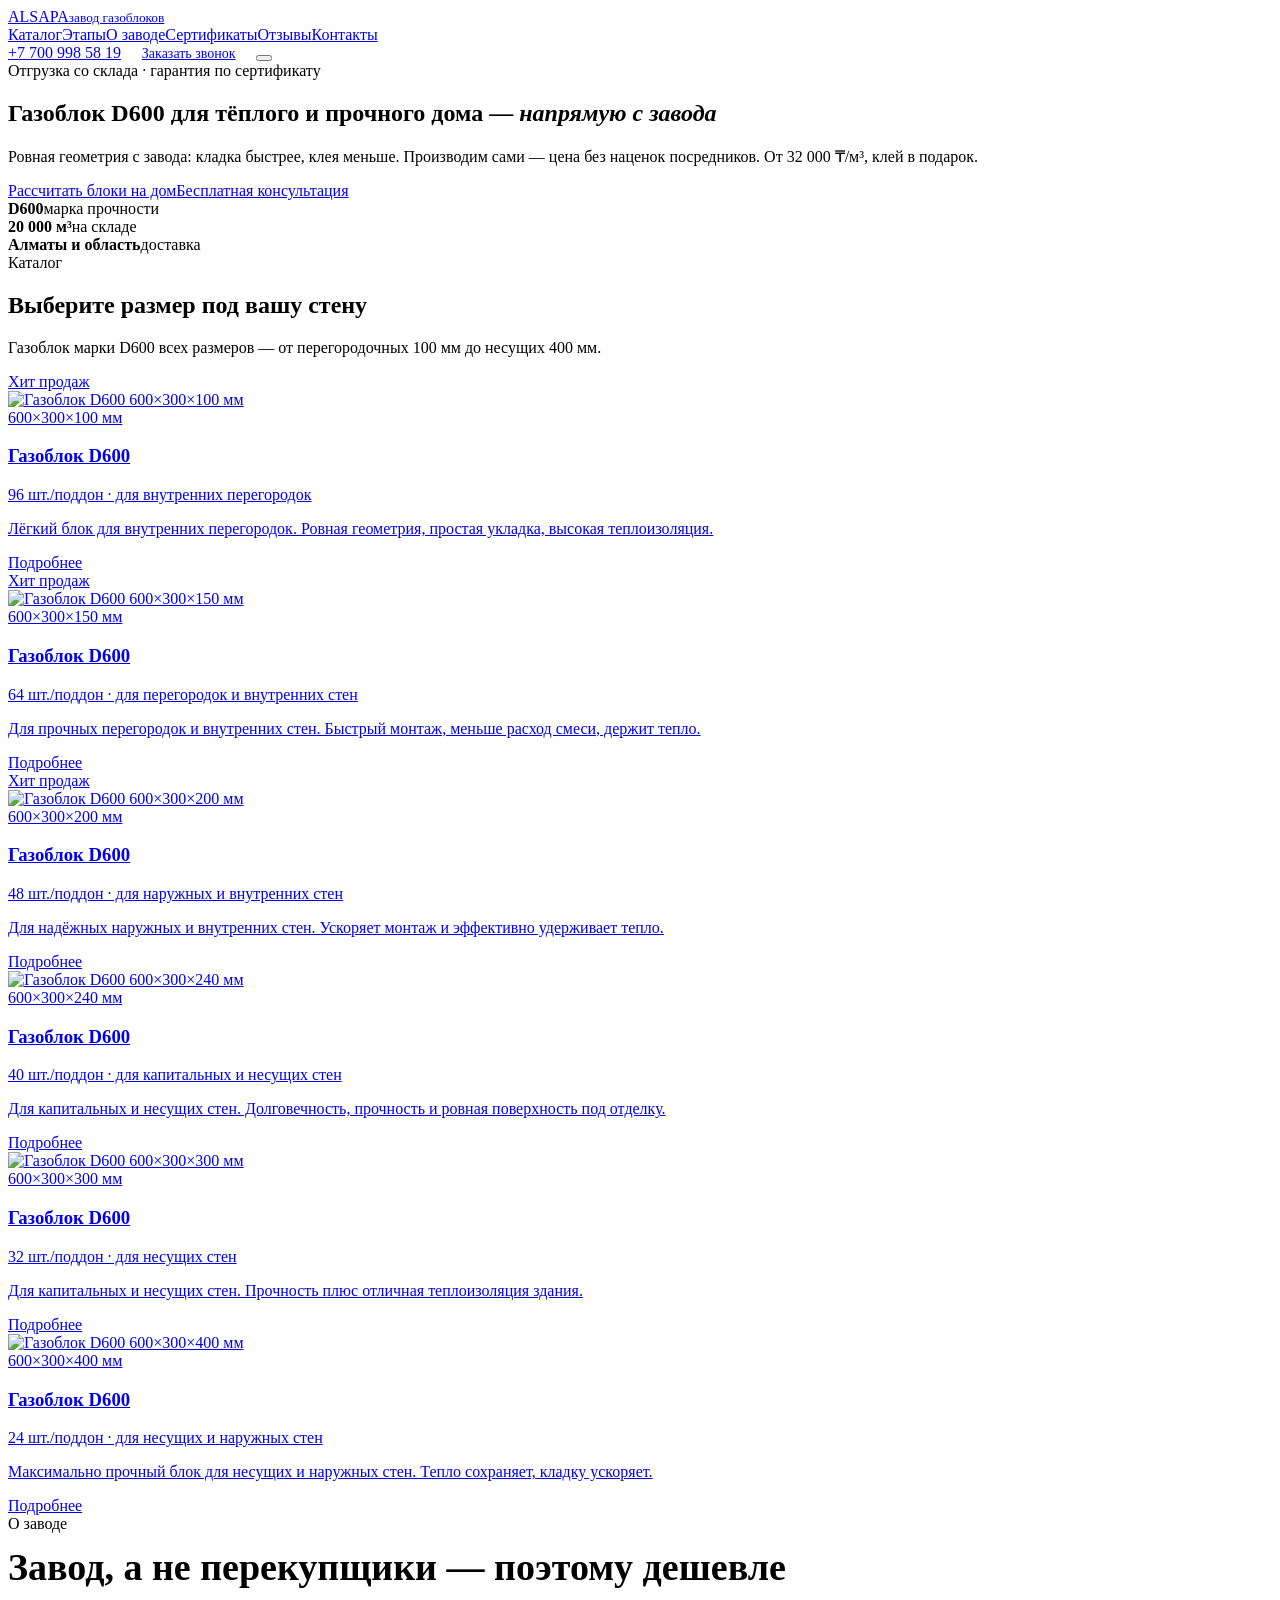
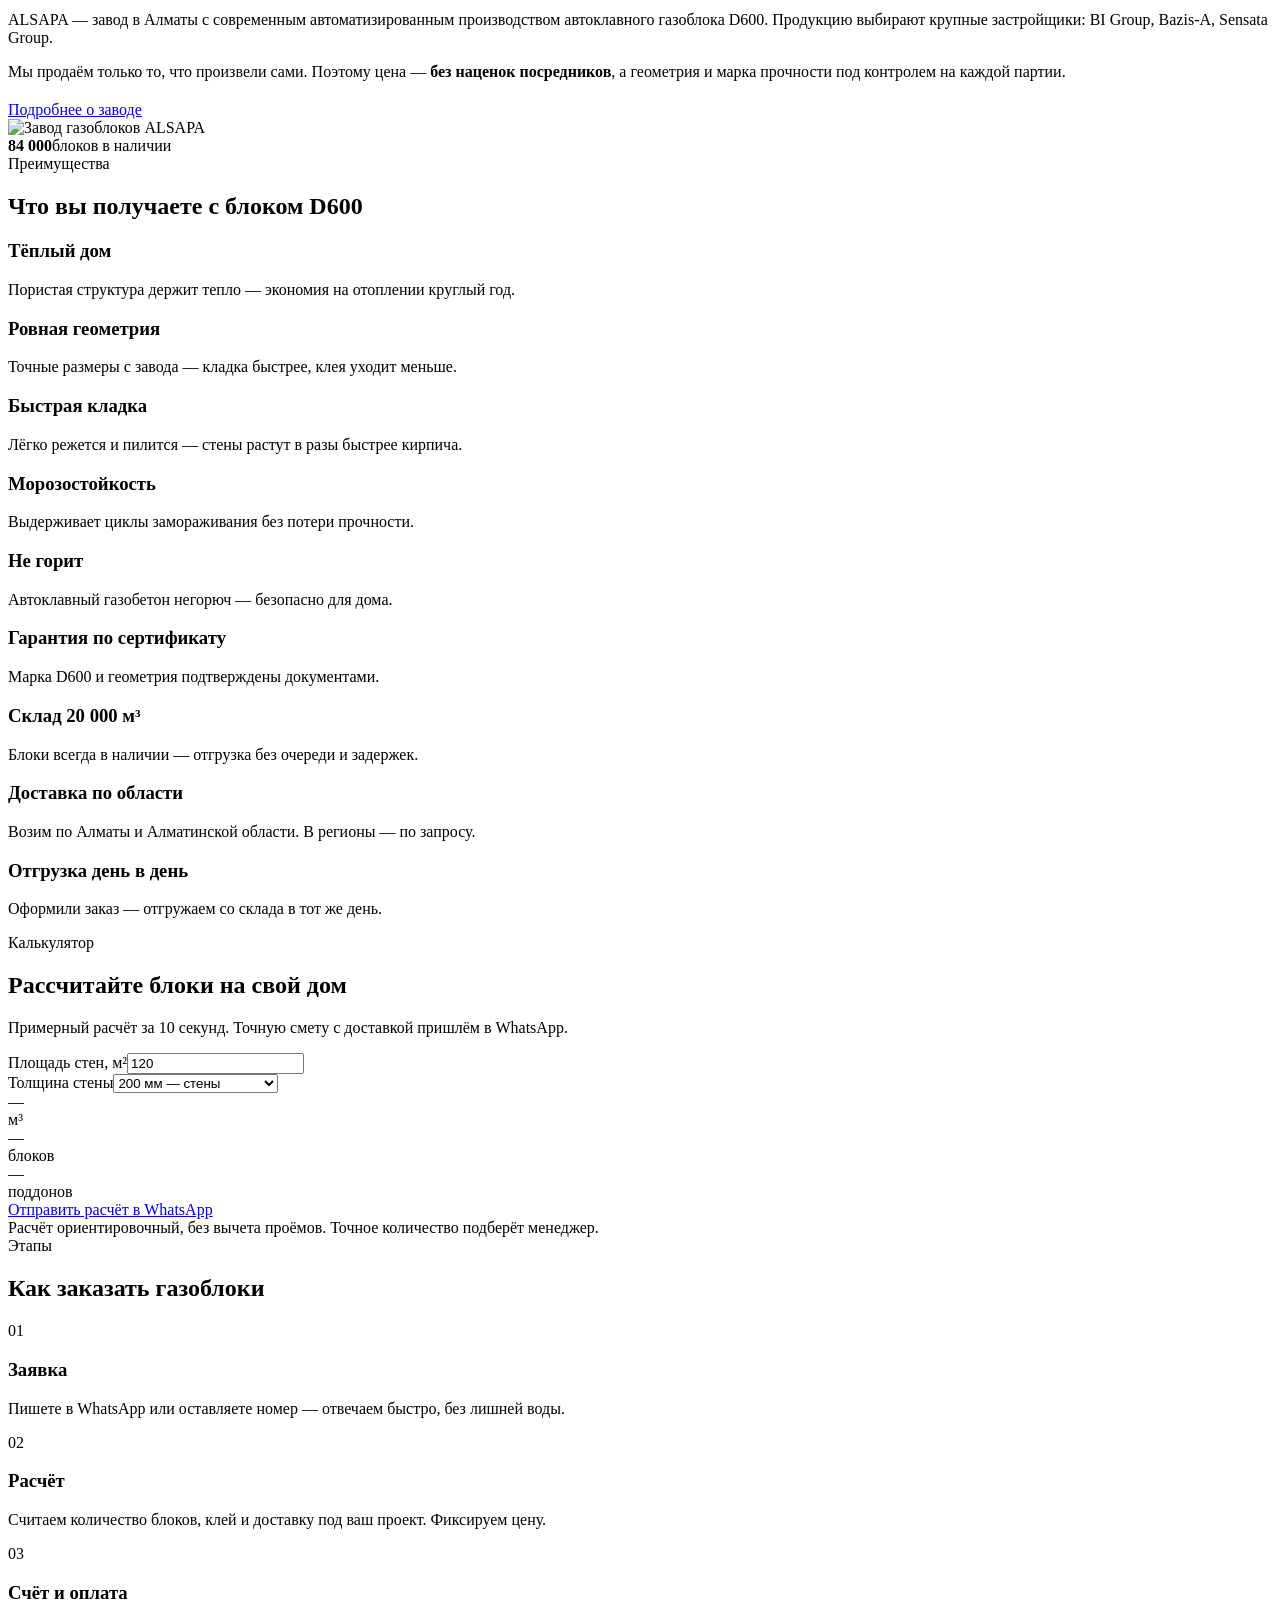
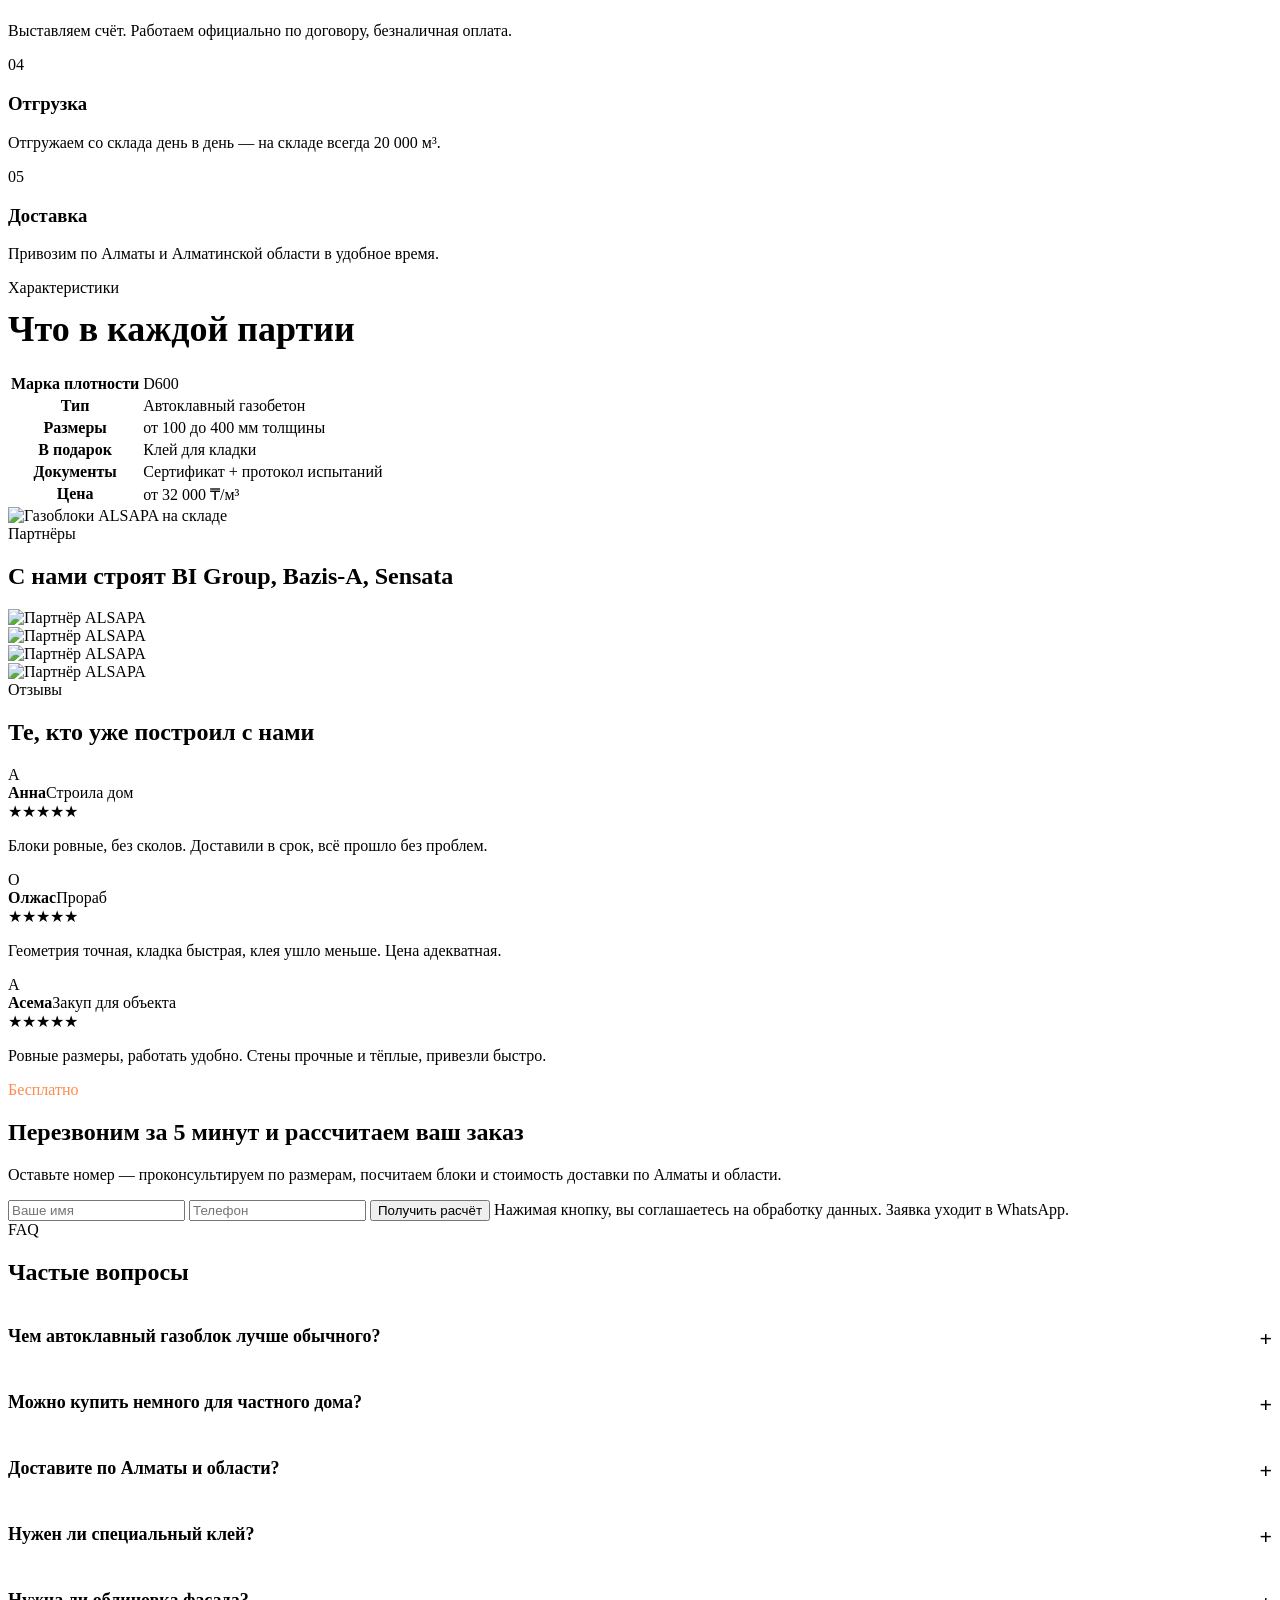
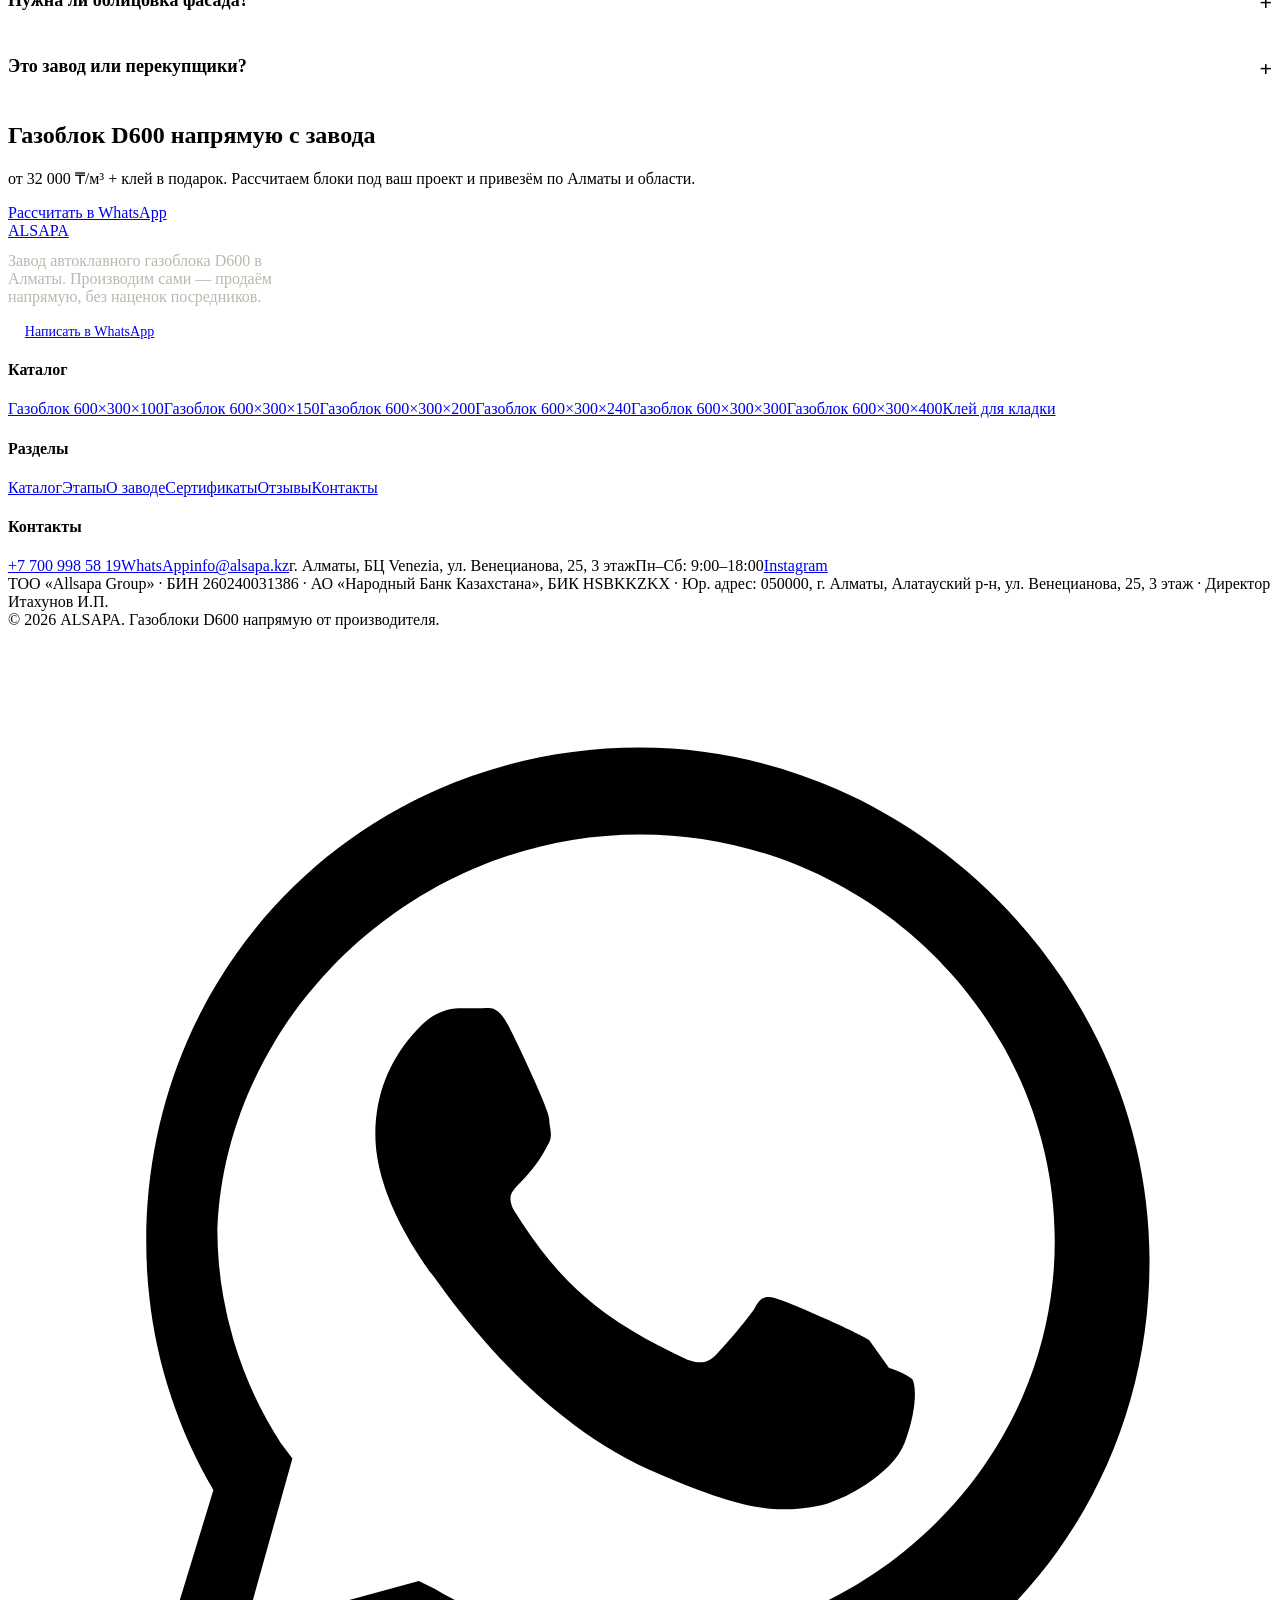
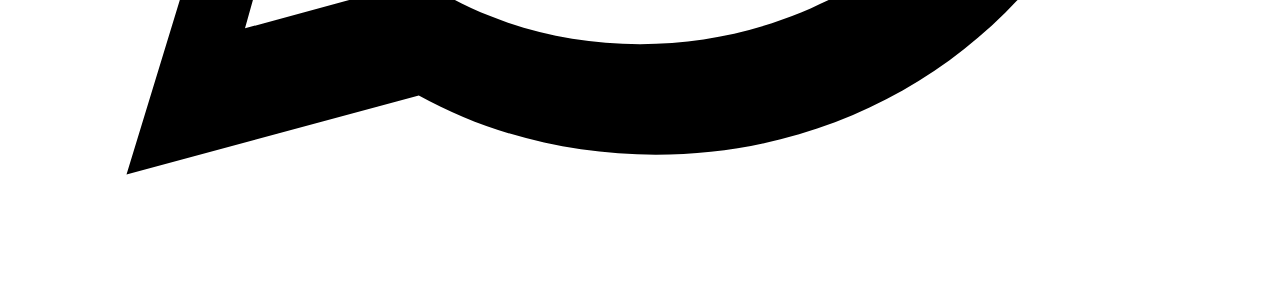
==== index.html @ b417c28e "Add files via upload" ====
<!doctype html><html lang="ru"><head>
<meta charset="utf-8"><meta name="viewport" content="width=device-width,initial-scale=1">
<title>ALSAPA — газоблоки D600 в Алматы от завода | цена за м³, доставка</title><meta name="description" content="Завод автоклавного газоблока ALSAPA в Алматы. Газоблоки D600 всех размеров напрямую от производителя: от 32 000 ₸/м³, клей в подарок, доставка по Алматы и области.">
<link rel="canonical" href="https://alsapa.kz/index.html">
<meta property="og:title" content="ALSAPA — газоблоки D600 в Алматы от завода | цена за м³, доставка"><meta property="og:description" content="Завод автоклавного газоблока ALSAPA в Алматы. Газоблоки D600 всех размеров напрямую от производителя: от 32 000 ₸/м³, клей в подарок, доставка по Алматы и области.">
<meta property="og:type" content="website"><meta property="og:image" content="https://alsapa.kz/wp-content/uploads/2026/05/IMG_5792-1024x574.jpg"><meta property="og:locale" content="ru_RU">
<link rel="preconnect" href="https://fonts.googleapis.com"><link rel="preconnect" href="https://fonts.gstatic.com" crossorigin>
<link href="https://fonts.googleapis.com/css2?family=Onest:wght@400;500;600;700;800&family=Golos+Text:wght@400;500;600&display=swap&subset=cyrillic,latin" rel="stylesheet">
<link href="https://cdn.jsdelivr.net/npm/@tabler/icons-webfont@3/dist/tabler-icons.min.css" rel="stylesheet">
<link rel="stylesheet" href="css/style.css"><script type="application/ld+json">{"@context": "https://schema.org", "@type": "LocalBusiness", "@id": "https://alsapa.kz/#org", "name": "ALSAPA — завод газоблоков", "legalName": "ТОО «Allsapa Group»", "url": "https://alsapa.kz", "telephone": "+77009985819", "email": "info@alsapa.kz", "image": "https://alsapa.kz/wp-content/uploads/2026/05/IMG_5792-1024x574.jpg", "priceRange": "₸₸", "address": {"@type": "PostalAddress", "streetAddress": "ул. Венецианова, 25, БЦ Venezia, 3 этаж", "addressLocality": "Алматы", "addressCountry": "KZ"}, "areaServed": ["Алматы", "Алматинская область"], "sameAs": ["https://www.instagram.com/too.alsapa/"]}</script>
<script type="application/ld+json">{"@context": "https://schema.org", "@type": "FAQPage", "mainEntity": [{"@type": "Question", "name": "Чем автоклавный газоблок лучше обычного?", "acceptedAnswer": {"@type": "Answer", "text": "Производится под высоким давлением и температурой: выше прочность, точнее геометрия, светлый цвет, минимальная усадка. Неавтоклавный дешевле, но серый и «гуляет» по размерам."}}, {"@type": "Question", "name": "Можно купить немного для частного дома?", "acceptedAnswer": {"@type": "Answer", "text": "Да. Отгрузка кратно паллетам, от 1 паллеты. Работаем и с розницей, и с оптом."}}, {"@type": "Question", "name": "Доставите по Алматы и области?", "acceptedAnswer": {"@type": "Answer", "text": "Да, по Алматы и Алматинской области. Отправка в другие регионы — по запросу."}}, {"@type": "Question", "name": "Нужен ли специальный клей?", "acceptedAnswer": {"@type": "Answer", "text": "Рекомендуем клей: тонкий шов 2–3 мм, меньше теплопотерь, выше прочность. Расход ~17 кг/м³."}}, {"@type": "Question", "name": "Нужна ли облицовка фасада?", "acceptedAnswer": {"@type": "Answer", "text": "Да — штукатурка, облицовочный кирпич или вентфасад. Доп. утепление обычно не требуется."}}, {"@type": "Question", "name": "Это завод или перекупщики?", "acceptedAnswer": {"@type": "Answer", "text": "Мы завод. Продаём только то, что произвели сами — поэтому цена без наценок посредников."}}]}</script></head><body><header class="site"><div class="wrap bar">
<a class="logo" href="index.html">ALSAP<span>A</span><small>завод газоблоков</small></a>
<nav class="main"><a href="catalog.html">Каталог</a><a href="index.html#steps">Этапы</a><a href="o-zavode.html">О заводе</a><a href="sertifikaty.html">Сертификаты</a><a href="index.html#reviews">Отзывы</a><a href="kontakty.html">Контакты</a></nav>
<div class="hcta"><a class="hphone" href="tel:+77009985819">+7 700 998 58 19</a>
<a class="btn" href="https://wa.me/77009985819?text=%D0%97%D0%B4%D1%80%D0%B0%D0%B2%D1%81%D1%82%D0%B2%D1%83%D0%B9%D1%82%D0%B5%21%20%D0%9D%D1%83%D0%B6%D0%BD%D0%B0%20%D0%BA%D0%BE%D0%BD%D1%81%D1%83%D0%BB%D1%8C%D1%82%D0%B0%D1%86%D0%B8%D1%8F%20%D0%BF%D0%BE%20%D0%B3%D0%B0%D0%B7%D0%BE%D0%B1%D0%BB%D0%BE%D0%BA%D0%B0%D0%BC." style="padding:.7em 1.2em;font-size:14px">Заказать звонок</a>
<button class="burger" aria-label="Меню"><span></span><span></span><span></span></button></div></div></header>
<section class="hero"><div class="wrap hin">
<span class="eyebrow"><i class="ti ti-bolt"></i> Отгрузка со склада · гарантия по сертификату</span>
<h1>Газоблок D600 для тёплого и прочного дома — <em>напрямую с завода</em></h1>
<p class="lead">Ровная геометрия с завода: кладка быстрее, клея меньше. Производим сами — цена без наценок посредников. От 32 000 ₸/м³, клей в подарок.</p>
<div class="cta-row"><a class="btn" href="#calc">Рассчитать блоки на дом</a><a class="btn lite" href="https://wa.me/77009985819?text=%D0%97%D0%B4%D1%80%D0%B0%D0%B2%D1%81%D1%82%D0%B2%D1%83%D0%B9%D1%82%D0%B5%21%20%D0%9D%D1%83%D0%B6%D0%BD%D0%B0%20%D0%BA%D0%BE%D0%BD%D1%81%D1%83%D0%BB%D1%8C%D1%82%D0%B0%D1%86%D0%B8%D1%8F%20%D0%BF%D0%BE%20%D0%B3%D0%B0%D0%B7%D0%BE%D0%B1%D0%BB%D0%BE%D0%BA%D0%B0%D0%BC.">Бесплатная консультация</a></div>
<div class="badges">
<div class="bdg"><i class="ti ti-award"></i><span><b>D600</b>марка прочности</span></div>
<div class="bdg"><i class="ti ti-building-warehouse"></i><span><b>20 000 м³</b>на складе</span></div>
<div class="bdg"><i class="ti ti-truck-delivery"></i><span><b>Алматы и область</b>доставка</span></div>
</div></div></section>

<section class="blk"><div class="wrap"><div class="shead"><span class="kick">Каталог</span><h2>Выберите размер под вашу стену</h2>
<p>Газоблок марки D600 всех размеров — от перегородочных 100 мм до несущих 400 мм.</p></div>
<div class="cards"><a class="card" href="gazoblok-100.html"><span class="hit">Хит продаж</span>
<div class="ph"><img src="https://alsapa.kz/wp-content/uploads/2026/05/4-300x300.png" alt="Газоблок D600 600×300×100 мм" loading="lazy"></div>
<div class="body"><span class="dim">600×300×100 мм</span><h3>Газоблок D600</h3>
<span class="meta">96 шт./поддон · для внутренних перегородок</span><p>Лёгкий блок для внутренних перегородок. Ровная геометрия, простая укладка, высокая теплоизоляция.</p>
<span class="clink">Подробнее <i class="ti ti-arrow-right"></i></span></div></a><a class="card" href="gazoblok-150.html"><span class="hit">Хит продаж</span>
<div class="ph"><img src="https://alsapa.kz/wp-content/uploads/2026/05/150-300x300.jpg" alt="Газоблок D600 600×300×150 мм" loading="lazy"></div>
<div class="body"><span class="dim">600×300×150 мм</span><h3>Газоблок D600</h3>
<span class="meta">64 шт./поддон · для перегородок и внутренних стен</span><p>Для прочных перегородок и внутренних стен. Быстрый монтаж, меньше расход смеси, держит тепло.</p>
<span class="clink">Подробнее <i class="ti ti-arrow-right"></i></span></div></a><a class="card" href="gazoblok-200.html"><span class="hit">Хит продаж</span>
<div class="ph"><img src="https://alsapa.kz/wp-content/uploads/2026/05/200-300x300.jpg" alt="Газоблок D600 600×300×200 мм" loading="lazy"></div>
<div class="body"><span class="dim">600×300×200 мм</span><h3>Газоблок D600</h3>
<span class="meta">48 шт./поддон · для наружных и внутренних стен</span><p>Для надёжных наружных и внутренних стен. Ускоряет монтаж и эффективно удерживает тепло.</p>
<span class="clink">Подробнее <i class="ti ti-arrow-right"></i></span></div></a><a class="card" href="gazoblok-240.html">
<div class="ph"><img src="https://alsapa.kz/wp-content/uploads/2026/05/240-300x300.jpg" alt="Газоблок D600 600×300×240 мм" loading="lazy"></div>
<div class="body"><span class="dim">600×300×240 мм</span><h3>Газоблок D600</h3>
<span class="meta">40 шт./поддон · для капитальных и несущих стен</span><p>Для капитальных и несущих стен. Долговечность, прочность и ровная поверхность под отделку.</p>
<span class="clink">Подробнее <i class="ti ti-arrow-right"></i></span></div></a><a class="card" href="gazoblok-300.html">
<div class="ph"><img src="https://alsapa.kz/wp-content/uploads/2026/05/300-300x300.jpg" alt="Газоблок D600 600×300×300 мм" loading="lazy"></div>
<div class="body"><span class="dim">600×300×300 мм</span><h3>Газоблок D600</h3>
<span class="meta">32 шт./поддон · для несущих стен</span><p>Для капитальных и несущих стен. Прочность плюс отличная теплоизоляция здания.</p>
<span class="clink">Подробнее <i class="ti ti-arrow-right"></i></span></div></a><a class="card" href="gazoblok-400.html">
<div class="ph"><img src="https://alsapa.kz/wp-content/uploads/2026/05/400-300x300.jpg" alt="Газоблок D600 600×300×400 мм" loading="lazy"></div>
<div class="body"><span class="dim">600×300×400 мм</span><h3>Газоблок D600</h3>
<span class="meta">24 шт./поддон · для несущих и наружных стен</span><p>Максимально прочный блок для несущих и наружных стен. Тепло сохраняет, кладку ускоряет.</p>
<span class="clink">Подробнее <i class="ti ti-arrow-right"></i></span></div></a></div></div></section>

<section class="blk alt"><div class="wrap"><div class="split">
<div><span class="kick">О заводе</span><h2 style="font-size:clamp(24px,4vw,38px);margin:.3em 0 .6em">Завод, а не перекупщики — поэтому дешевле</h2>
<div class="lead-txt"><p>ALSAPA — завод в Алматы с современным автоматизированным производством автоклавного газоблока D600. Продукцию выбирают крупные застройщики: BI Group, Bazis-A, Sensata Group.</p>
<p>Мы продаём только то, что произвели сами. Поэтому цена — <b>без наценок посредников</b>, а геометрия и марка прочности под контролем на каждой партии.</p></div>
<div style="margin-top:20px"><a class="btn ghost" href="o-zavode.html">Подробнее о заводе</a></div></div>
<div class="fig"><img src="https://alsapa.kz/wp-content/uploads/2026/05/IMG_5793-1024x570.jpg" alt="Завод газоблоков ALSAPA"><div class="tick"><b>84 000</b>блоков в наличии</div></div>
</div></div></section>

<section class="blk"><div class="wrap"><div class="shead"><span class="kick">Преимущества</span><h2>Что вы получаете с блоком D600</h2></div>
<div class="adv"><div class="it"><i class="ti ti-temperature"></i><h3>Тёплый дом</h3><p>Пористая структура держит тепло — экономия на отоплении круглый год.</p></div><div class="it"><i class="ti ti-ruler-2"></i><h3>Ровная геометрия</h3><p>Точные размеры с завода — кладка быстрее, клея уходит меньше.</p></div><div class="it"><i class="ti ti-bolt"></i><h3>Быстрая кладка</h3><p>Лёгко режется и пилится — стены растут в разы быстрее кирпича.</p></div><div class="it"><i class="ti ti-snowflake"></i><h3>Морозостойкость</h3><p>Выдерживает циклы замораживания без потери прочности.</p></div><div class="it"><i class="ti ti-flame"></i><h3>Не горит</h3><p>Автоклавный газобетон негорюч — безопасно для дома.</p></div><div class="it"><i class="ti ti-shield-check"></i><h3>Гарантия по сертификату</h3><p>Марка D600 и геометрия подтверждены документами.</p></div></div></div></section>

<section class="blk alt"><div class="wrap"><div class="trow">
<div class="t"><i class="ti ti-building-warehouse"></i><div><h3>Склад 20 000 м³</h3><p>Блоки всегда в наличии — отгрузка без очереди и задержек.</p></div></div>
<div class="t"><i class="ti ti-truck-delivery"></i><div><h3>Доставка по области</h3><p>Возим по Алматы и Алматинской области. В регионы — по запросу.</p></div></div>
<div class="t"><i class="ti ti-clock-hour-4"></i><div><h3>Отгрузка день в день</h3><p>Оформили заказ — отгружаем со склада в тот же день.</p></div></div>
</div></div></section>

<section class="blk" id="calc"><div class="wrap"><div class="shead"><span class="kick">Калькулятор</span><h2>Рассчитайте блоки на свой дом</h2>
<p>Примерный расчёт за 10 секунд. Точную смету с доставкой пришлём в WhatsApp.</p></div>
<div class="calc"><div class="row">
<div class="f"><label>Площадь стен, м²</label><input id="cArea" type="number" value="120" min="1"></div>
<div class="f"><label>Толщина стены</label><select id="cTh"><option value="100">100 мм — перегородки</option><option value="150">150 мм</option><option value="200" selected>200 мм — стены</option><option value="240">240 мм</option><option value="300">300 мм — несущие</option><option value="400">400 мм</option></select></div></div>
<div class="out"><div class="o"><div class="v" id="oM3">—</div><div class="l">м³</div></div><div class="o"><div class="v" id="oBl">—</div><div class="l">блоков</div></div><div class="o"><div class="v" id="oPal">—</div><div class="l">поддонов</div></div></div>
<a class="btn" id="cBtn" href="#" style="width:100%;justify-content:center">Отправить расчёт в WhatsApp</a>
<div class="hint">Расчёт ориентировочный, без вычета проёмов. Точное количество подберёт менеджер.</div></div></div></section>

<section class="blk alt" id="steps"><div class="wrap"><div class="shead"><span class="kick">Этапы</span><h2>Как заказать газоблоки</h2></div>
<div class="steps"><div class="step"><div class="num">01</div><h3>Заявка</h3><p>Пишете в WhatsApp или оставляете номер — отвечаем быстро, без лишней воды.</p></div><div class="step"><div class="num">02</div><h3>Расчёт</h3><p>Считаем количество блоков, клей и доставку под ваш проект. Фиксируем цену.</p></div><div class="step"><div class="num">03</div><h3>Счёт и оплата</h3><p>Выставляем счёт. Работаем официально по договору, безналичная оплата.</p></div><div class="step"><div class="num">04</div><h3>Отгрузка</h3><p>Отгружаем со склада день в день — на складе всегда 20 000 м³.</p></div><div class="step"><div class="num">05</div><h3>Доставка</h3><p>Привозим по Алматы и Алматинской области в удобное время.</p></div></div></div></section>

<section class="blk"><div class="wrap"><div class="split">
<div><span class="kick">Характеристики</span><h2 style="font-size:clamp(24px,4vw,36px);margin:.3em 0 .6em">Что в каждой партии</h2>
<table class="spec"><tr><th>Марка плотности</th><td>D600</td></tr><tr><th>Тип</th><td>Автоклавный газобетон</td></tr>
<tr><th>Размеры</th><td>от 100 до 400 мм толщины</td></tr><tr><th>В подарок</th><td>Клей для кладки</td></tr>
<tr><th>Документы</th><td>Сертификат + протокол испытаний</td></tr><tr><th>Цена</th><td>от 32 000 ₸/м³</td></tr></table></div>
<div class="fig"><img src="https://alsapa.kz/wp-content/uploads/2026/05/IMG_5790-1024x576.jpg" alt="Газоблоки ALSAPA на складе"></div></div></div></section>

<section class="blk alt"><div class="wrap"><div class="shead"><span class="kick">Партнёры</span><h2>С нами строят BI Group, Bazis-A, Sensata</h2></div>
<div class="parts"><div class="pl"><img src="https://alsapa.kz/wp-content/uploads/2026/05/New_Logo_BI_Group-1.png" alt="Партнёр ALSAPA" loading="lazy"></div><div class="pl"><img src="https://alsapa.kz/wp-content/uploads/2026/05/logo_v2-1-300x76.png" alt="Партнёр ALSAPA" loading="lazy"></div><div class="pl"><img src="https://alsapa.kz/wp-content/uploads/2026/05/i-1-300x153.png" alt="Партнёр ALSAPA" loading="lazy"></div><div class="pl"><img src="https://alsapa.kz/wp-content/uploads/2026/05/integra-800x600-1-e1779631743684-300x133.jpg" alt="Партнёр ALSAPA" loading="lazy"></div></div></div></section>

<section class="blk" id="reviews"><div class="wrap"><div class="shead"><span class="kick">Отзывы</span><h2>Те, кто уже построил с нами</h2></div>
<div class="revs"><div class="rev"><div class="top"><div class="ava">А</div><div><b>Анна</b><span>Строила дом</span></div></div><div class="stars">★★★★★</div><p>Блоки ровные, без сколов. Доставили в срок, всё прошло без проблем.</p></div><div class="rev"><div class="top"><div class="ava">О</div><div><b>Олжас</b><span>Прораб</span></div></div><div class="stars">★★★★★</div><p>Геометрия точная, кладка быстрая, клея ушло меньше. Цена адекватная.</p></div><div class="rev"><div class="top"><div class="ava">А</div><div><b>Асема</b><span>Закуп для объекта</span></div></div><div class="stars">★★★★★</div><p>Ровные размеры, работать удобно. Стены прочные и тёплые, привезли быстро.</p></div></div></div></section>

<section class="blk"><div class="wrap"><div class="lead-band">
<div><div class="kick" style="color:#ff8a4d">Бесплатно</div><h2>Перезвоним за 5 минут и рассчитаем ваш заказ</h2>
<p>Оставьте номер — проконсультируем по размерам, посчитаем блоки и стоимость доставки по Алматы и области.</p></div>
<form class="lf" onsubmit="return alsapaLead(event)">
<input name="name" placeholder="Ваше имя" required>
<input name="phone" type="tel" placeholder="Телефон" required>
<button class="btn" type="submit" style="justify-content:center">Получить расчёт</button>
<span class="pr">Нажимая кнопку, вы соглашаетесь на обработку данных. Заявка уходит в WhatsApp.</span>
</form></div></div></section>

<section class="blk alt"><div class="wrap"><div class="shead"><span class="kick">FAQ</span><h2>Частые вопросы</h2></div><details style="border-bottom:1px solid var(--line)"><summary style="list-style:none;cursor:pointer;padding:20px 0;font-family:var(--fh);font-weight:600;font-size:18px;display:flex;justify-content:space-between;gap:16px">Чем автоклавный газоблок лучше обычного?<span style="color:var(--orange);font-size:22px">+</span></summary><div style="padding:0 0 20px;color:var(--ink2);max-width:75ch">Производится под высоким давлением и температурой: выше прочность, точнее геометрия, светлый цвет, минимальная усадка. Неавтоклавный дешевле, но серый и «гуляет» по размерам.</div></details><details style="border-bottom:1px solid var(--line)"><summary style="list-style:none;cursor:pointer;padding:20px 0;font-family:var(--fh);font-weight:600;font-size:18px;display:flex;justify-content:space-between;gap:16px">Можно купить немного для частного дома?<span style="color:var(--orange);font-size:22px">+</span></summary><div style="padding:0 0 20px;color:var(--ink2);max-width:75ch">Да. Отгрузка кратно паллетам, от 1 паллеты. Работаем и с розницей, и с оптом.</div></details><details style="border-bottom:1px solid var(--line)"><summary style="list-style:none;cursor:pointer;padding:20px 0;font-family:var(--fh);font-weight:600;font-size:18px;display:flex;justify-content:space-between;gap:16px">Доставите по Алматы и области?<span style="color:var(--orange);font-size:22px">+</span></summary><div style="padding:0 0 20px;color:var(--ink2);max-width:75ch">Да, по Алматы и Алматинской области. Отправка в другие регионы — по запросу.</div></details><details style="border-bottom:1px solid var(--line)"><summary style="list-style:none;cursor:pointer;padding:20px 0;font-family:var(--fh);font-weight:600;font-size:18px;display:flex;justify-content:space-between;gap:16px">Нужен ли специальный клей?<span style="color:var(--orange);font-size:22px">+</span></summary><div style="padding:0 0 20px;color:var(--ink2);max-width:75ch">Рекомендуем клей: тонкий шов 2–3 мм, меньше теплопотерь, выше прочность. Расход ~17 кг/м³.</div></details><details style="border-bottom:1px solid var(--line)"><summary style="list-style:none;cursor:pointer;padding:20px 0;font-family:var(--fh);font-weight:600;font-size:18px;display:flex;justify-content:space-between;gap:16px">Нужна ли облицовка фасада?<span style="color:var(--orange);font-size:22px">+</span></summary><div style="padding:0 0 20px;color:var(--ink2);max-width:75ch">Да — штукатурка, облицовочный кирпич или вентфасад. Доп. утепление обычно не требуется.</div></details><details style="border-bottom:1px solid var(--line)"><summary style="list-style:none;cursor:pointer;padding:20px 0;font-family:var(--fh);font-weight:600;font-size:18px;display:flex;justify-content:space-between;gap:16px">Это завод или перекупщики?<span style="color:var(--orange);font-size:22px">+</span></summary><div style="padding:0 0 20px;color:var(--ink2);max-width:75ch">Мы завод. Продаём только то, что произвели сами — поэтому цена без наценок посредников.</div></details></div></section>
<section class="band"><div class="wrap"><h2>Газоблок D600 напрямую с завода</h2>
<p>от 32 000 ₸/м³ + клей в подарок. Рассчитаем блоки под ваш проект и привезём по Алматы и области.</p>
<a class="btn lite" href="https://wa.me/77009985819?text=%D0%97%D0%B4%D1%80%D0%B0%D0%B2%D1%81%D1%82%D0%B2%D1%83%D0%B9%D1%82%D0%B5%21%20%D0%A0%D0%B0%D1%81%D1%81%D1%87%D0%B8%D1%82%D0%B0%D0%B9%D1%82%D0%B5%20%D0%B3%D0%B0%D0%B7%D0%BE%D0%B1%D0%BB%D0%BE%D0%BA%D0%B8%20%D0%BF%D0%BE%D0%B4%20%D0%BC%D0%BE%D0%B9%20%D0%BF%D1%80%D0%BE%D0%B5%D0%BA%D1%82.">Рассчитать в WhatsApp</a></div></section><footer class="site"><div class="wrap"><div class="fgrid">
<div><a class="logo" href="index.html">ALSAP<span>A</span></a>
<p style="margin-top:12px;max-width:34ch;color:#bdb7ad">Завод автоклавного газоблока D600 в Алматы. Производим сами — продаём напрямую, без наценок посредников.</p>
<div style="margin-top:16px"><a class="btn" href="https://wa.me/77009985819?text=%D0%97%D0%B4%D1%80%D0%B0%D0%B2%D1%81%D1%82%D0%B2%D1%83%D0%B9%D1%82%D0%B5%21" style="padding:.7em 1.2em;font-size:14px">Написать в WhatsApp</a></div></div>
<div><h4>Каталог</h4><div class="flist"><a href="gazoblok-100.html">Газоблок 600×300×100</a><a href="gazoblok-150.html">Газоблок 600×300×150</a><a href="gazoblok-200.html">Газоблок 600×300×200</a><a href="gazoblok-240.html">Газоблок 600×300×240</a><a href="gazoblok-300.html">Газоблок 600×300×300</a><a href="gazoblok-400.html">Газоблок 600×300×400</a><a href="kley.html">Клей для кладки</a></div></div>
<div><h4>Разделы</h4><div class="flist"><a href="catalog.html">Каталог</a><a href="index.html#steps">Этапы</a><a href="o-zavode.html">О заводе</a><a href="sertifikaty.html">Сертификаты</a><a href="index.html#reviews">Отзывы</a><a href="kontakty.html">Контакты</a></div></div>
<div><h4>Контакты</h4><div class="flist"><a href="tel:+77009985819">+7 700 998 58 19</a><a href="https://wa.me/77009985819?text=%D0%97%D0%B4%D1%80%D0%B0%D0%B2%D1%81%D1%82%D0%B2%D1%83%D0%B9%D1%82%D0%B5%21">WhatsApp</a><a href="mailto:info@alsapa.kz">info@alsapa.kz</a><span>г. Алматы, БЦ Venezia, ул. Венецианова, 25, 3 этаж</span><span>Пн–Сб: 9:00–18:00</span><a href="https://www.instagram.com/too.alsapa/">Instagram</a></div></div></div>
<div class="req">ТОО «Allsapa Group» · БИН 260240031386 · АО «Народный Банк Казахстана», БИК HSBKKZKX · Юр. адрес: 050000, г. Алматы, Алатауский р-н, ул. Венецианова, 25, 3 этаж · Директор Итахунов И.П.<br>© 2026 ALSAPA. Газоблоки D600 напрямую от производителя.</div></div></footer>
<a class="wapp" href="https://wa.me/77009985819?text=%D0%97%D0%B4%D1%80%D0%B0%D0%B2%D1%81%D1%82%D0%B2%D1%83%D0%B9%D1%82%D0%B5%21" aria-label="WhatsApp"><svg viewBox="0 0 32 32"><path d="M16 3C9 3 3.5 8.5 3.5 15.5c0 2.3.6 4.4 1.7 6.3L3 29l7.4-2c1.8 1 3.9 1.5 6 1.5 7 0 12.5-5.5 12.5-12.5S23 3 16 3Zm0 22.7c-1.9 0-3.7-.5-5.2-1.4l-.4-.2-4.4 1.2 1.2-4.3-.3-.4a10 10 0 0 1-1.6-5.4C5.5 9.9 10.2 5.2 16 5.2s10.5 4.7 10.5 10.3S21.8 25.7 16 25.7Zm5.8-7.7c-.3-.2-1.9-.9-2.2-1-.3-.1-.5-.2-.7.2-.2.3-.8 1-1 1.2-.2.2-.4.2-.7.1-1.9-.9-3.1-1.7-4.4-3.8-.3-.6.3-.5.9-1.7.1-.2 0-.4 0-.6 0-.2-.7-1.7-1-2.3-.3-.6-.5-.5-.7-.5h-.6c-.2 0-.6.1-.9.4-.3.3-1.2 1.2-1.2 2.8s1.2 3.2 1.4 3.5c.2.2 2.4 3.7 5.8 5.1 2.1.9 2.9 1 4 .8.6-.1 1.9-.8 2.2-1.6.3-.8.3-1.4.2-1.6-.1-.1-.3-.2-.6-.3Z"/></svg></a>
<script src="js/main.js"></script></body></html>
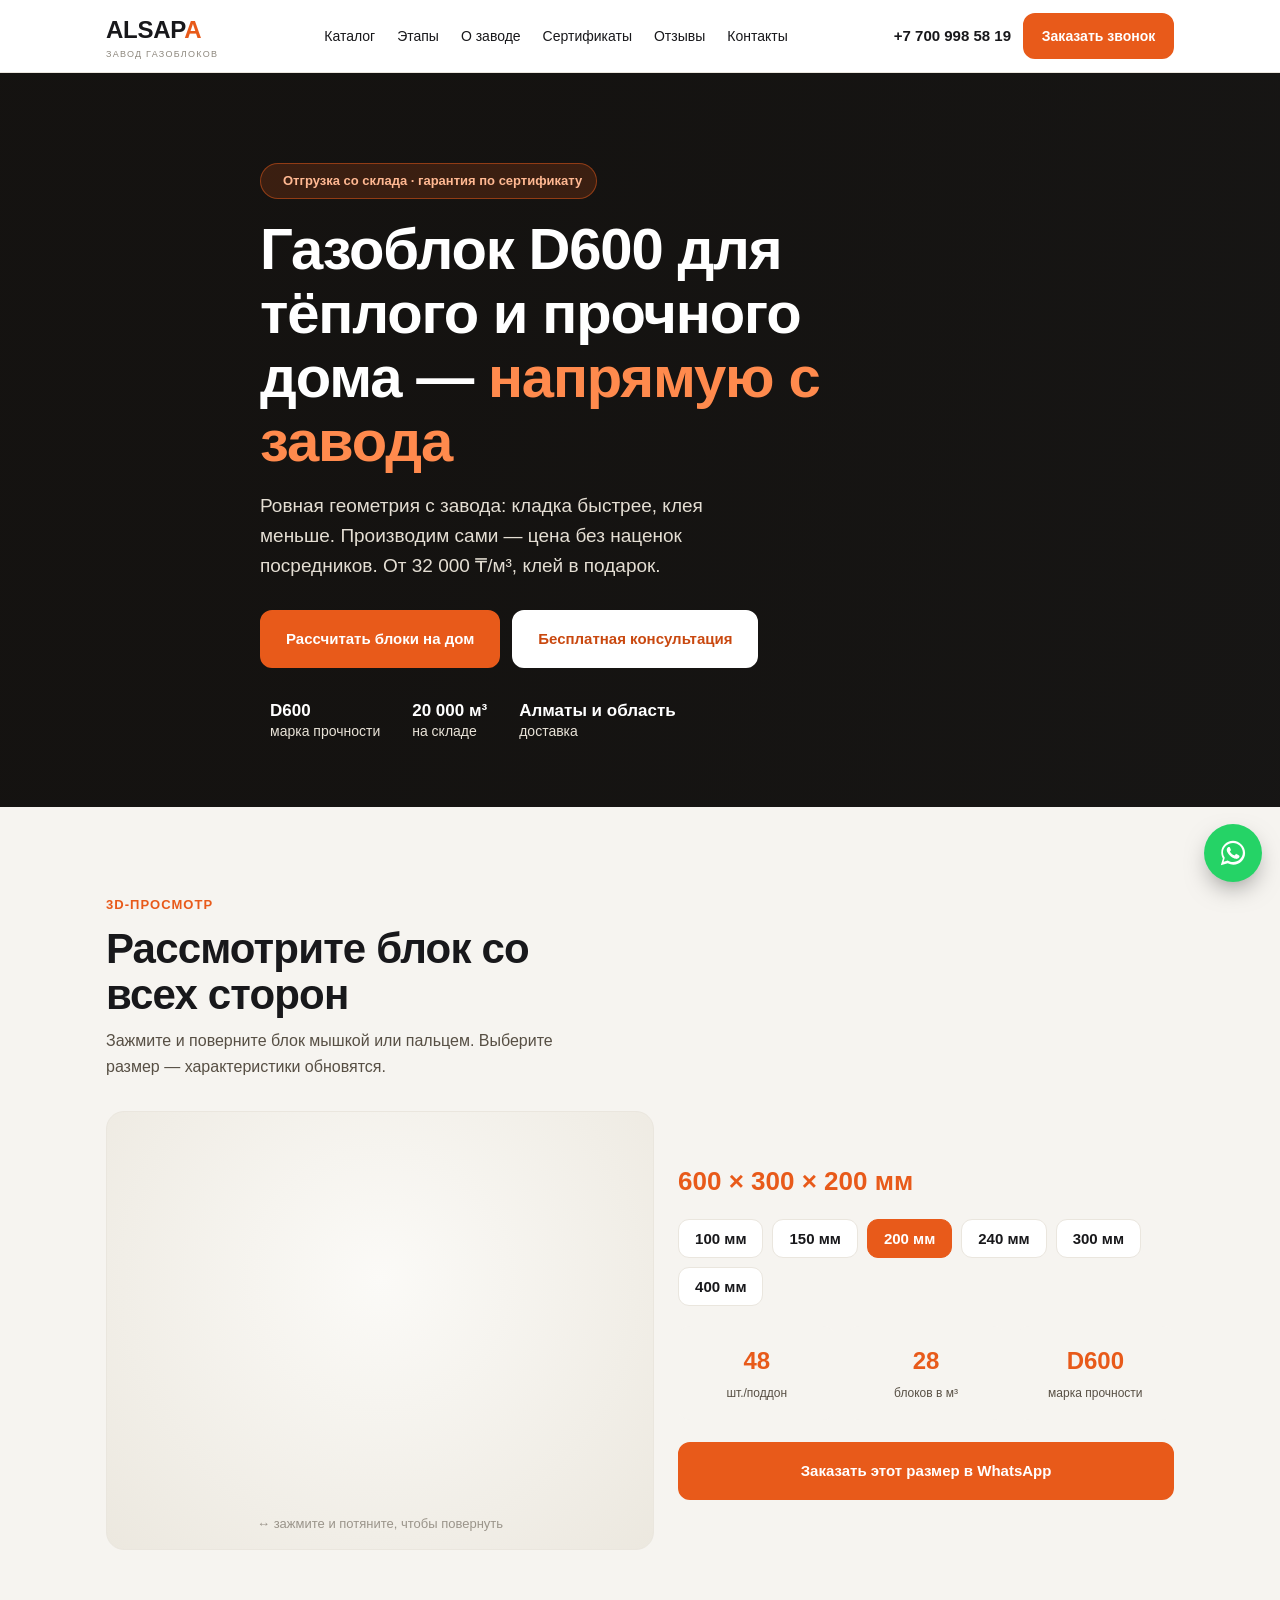
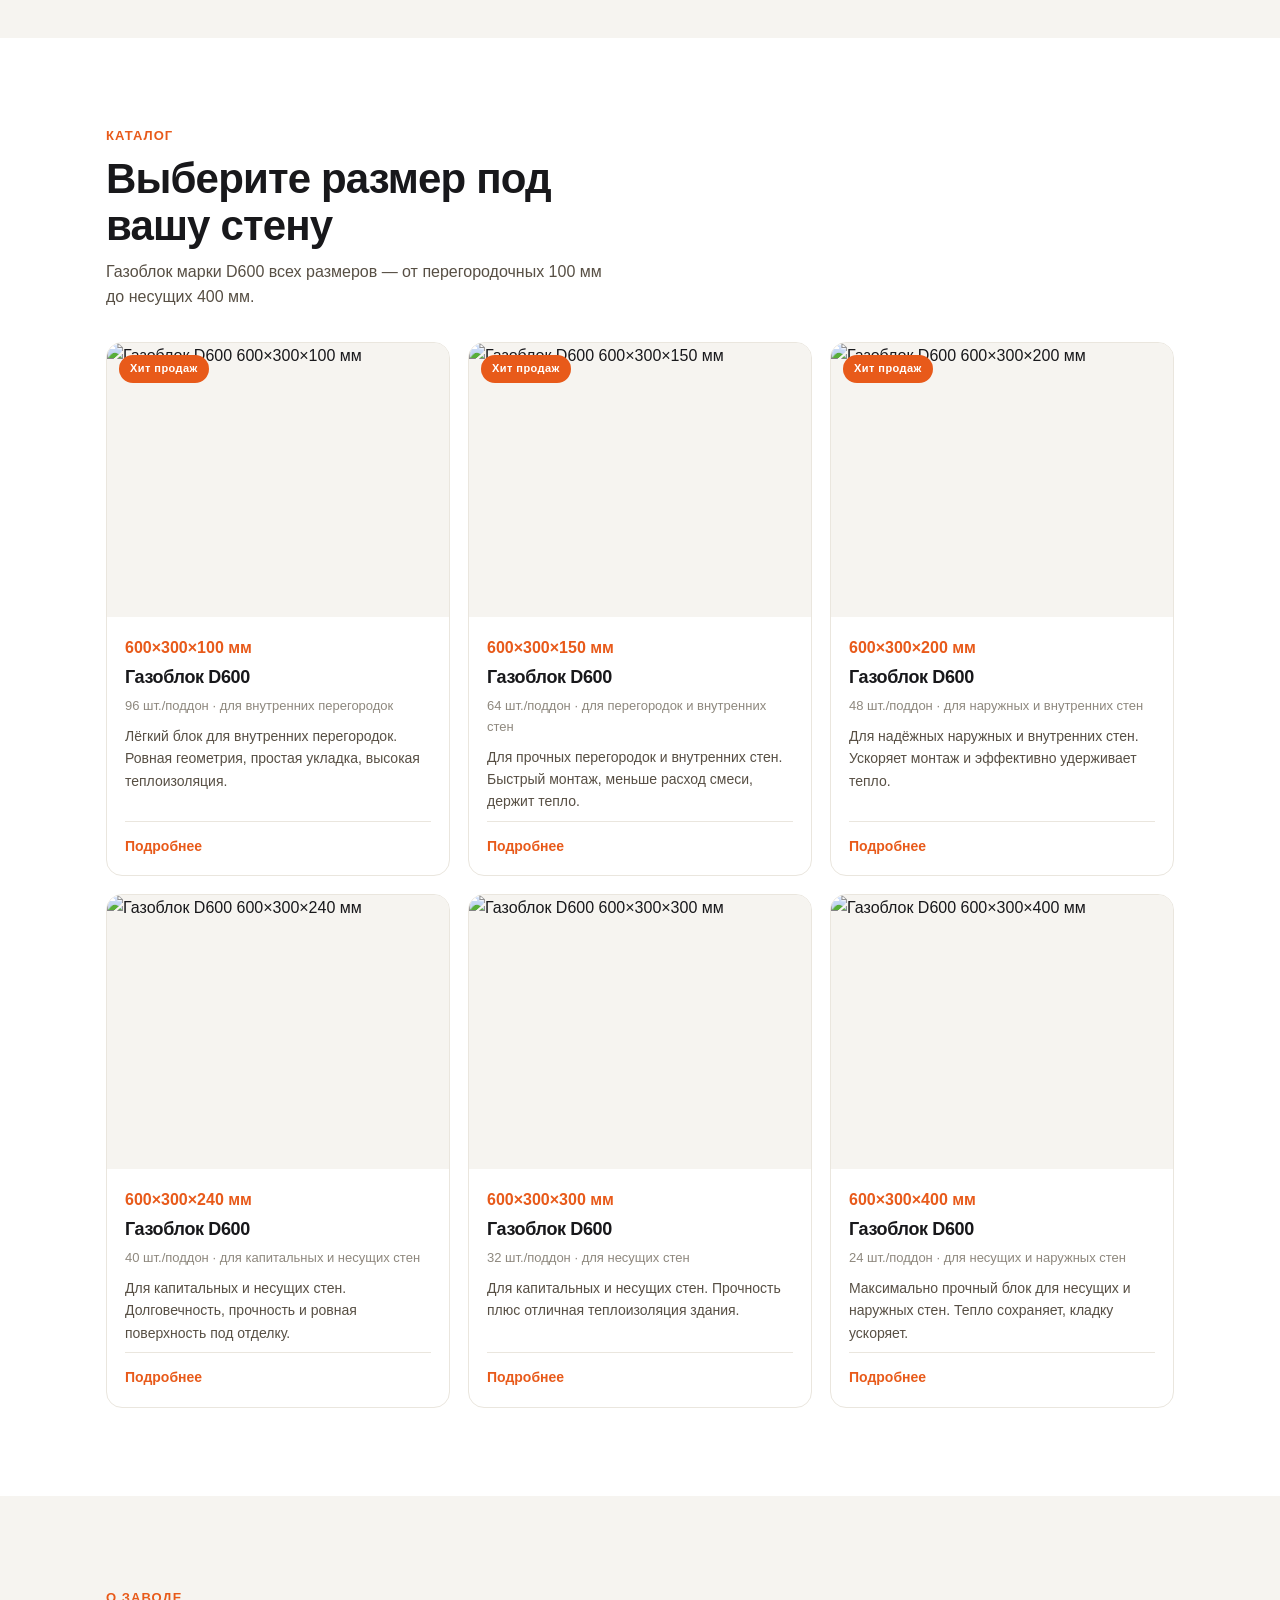
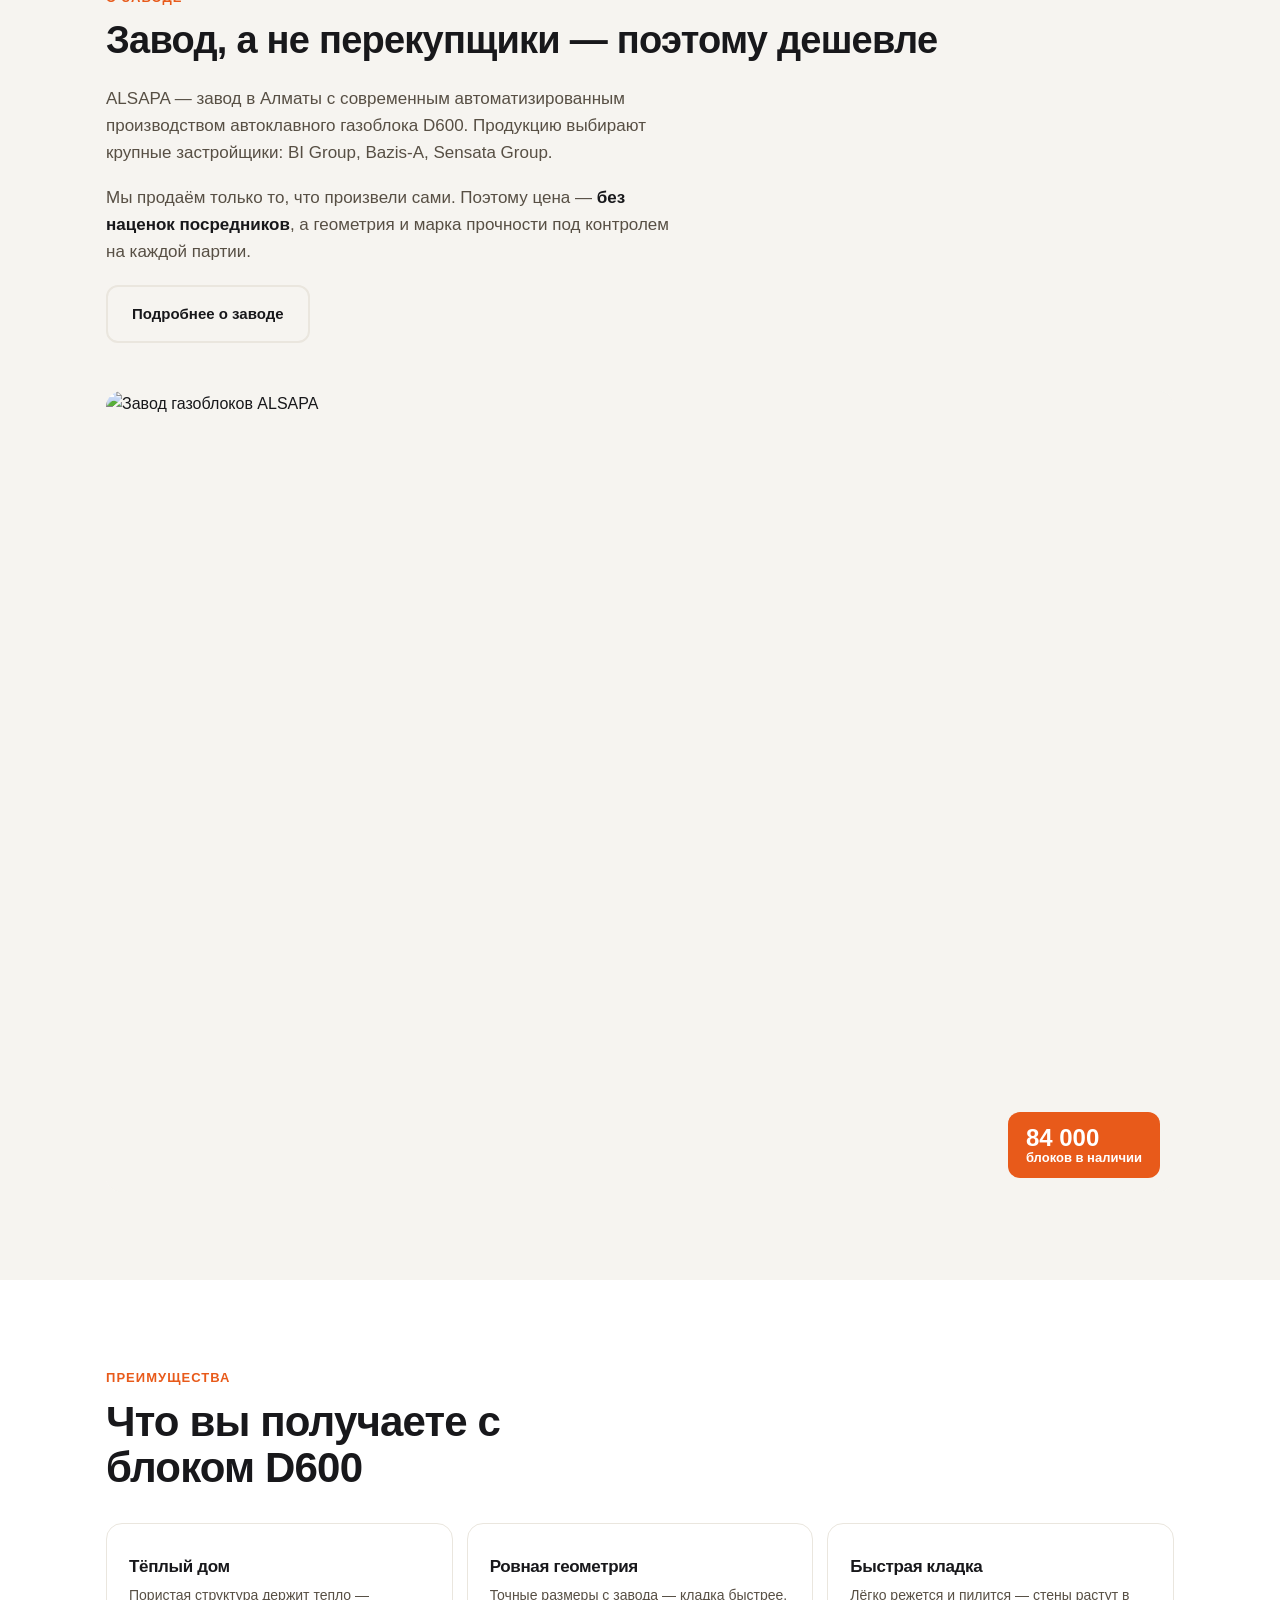
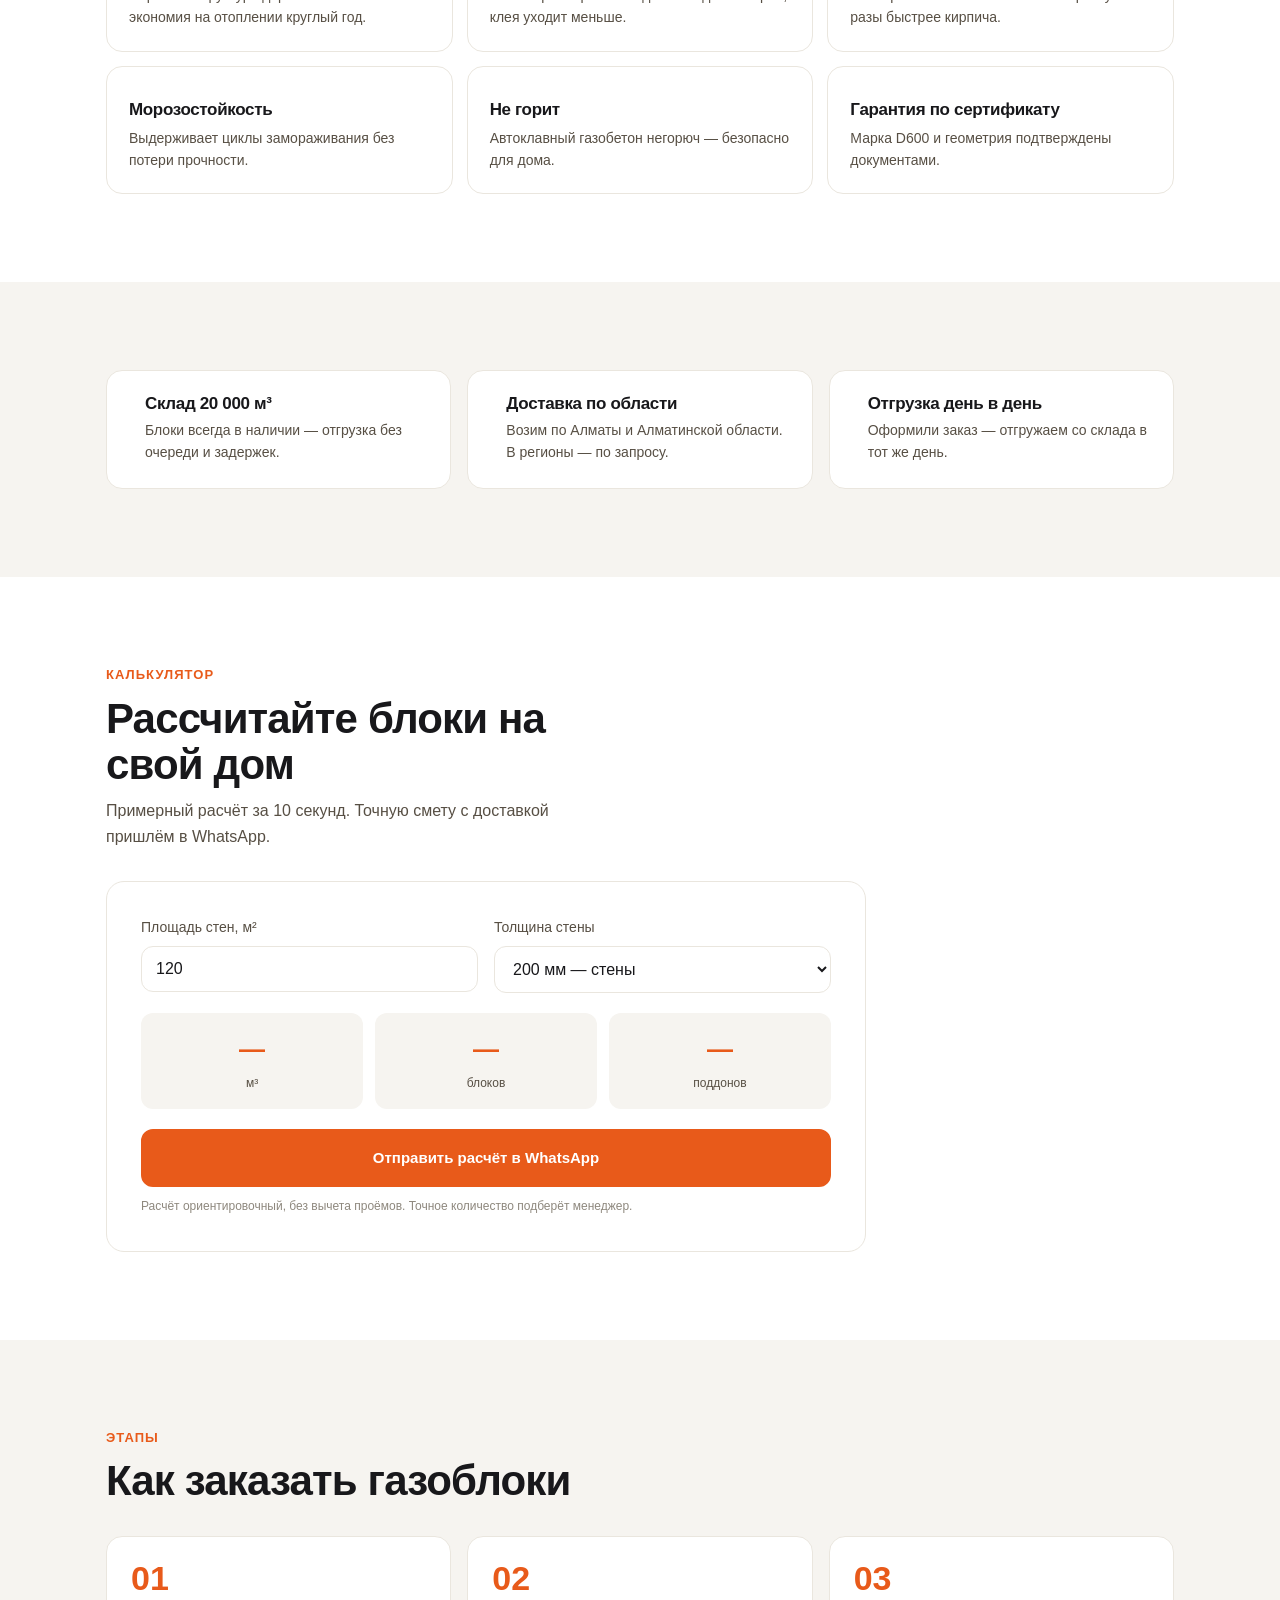
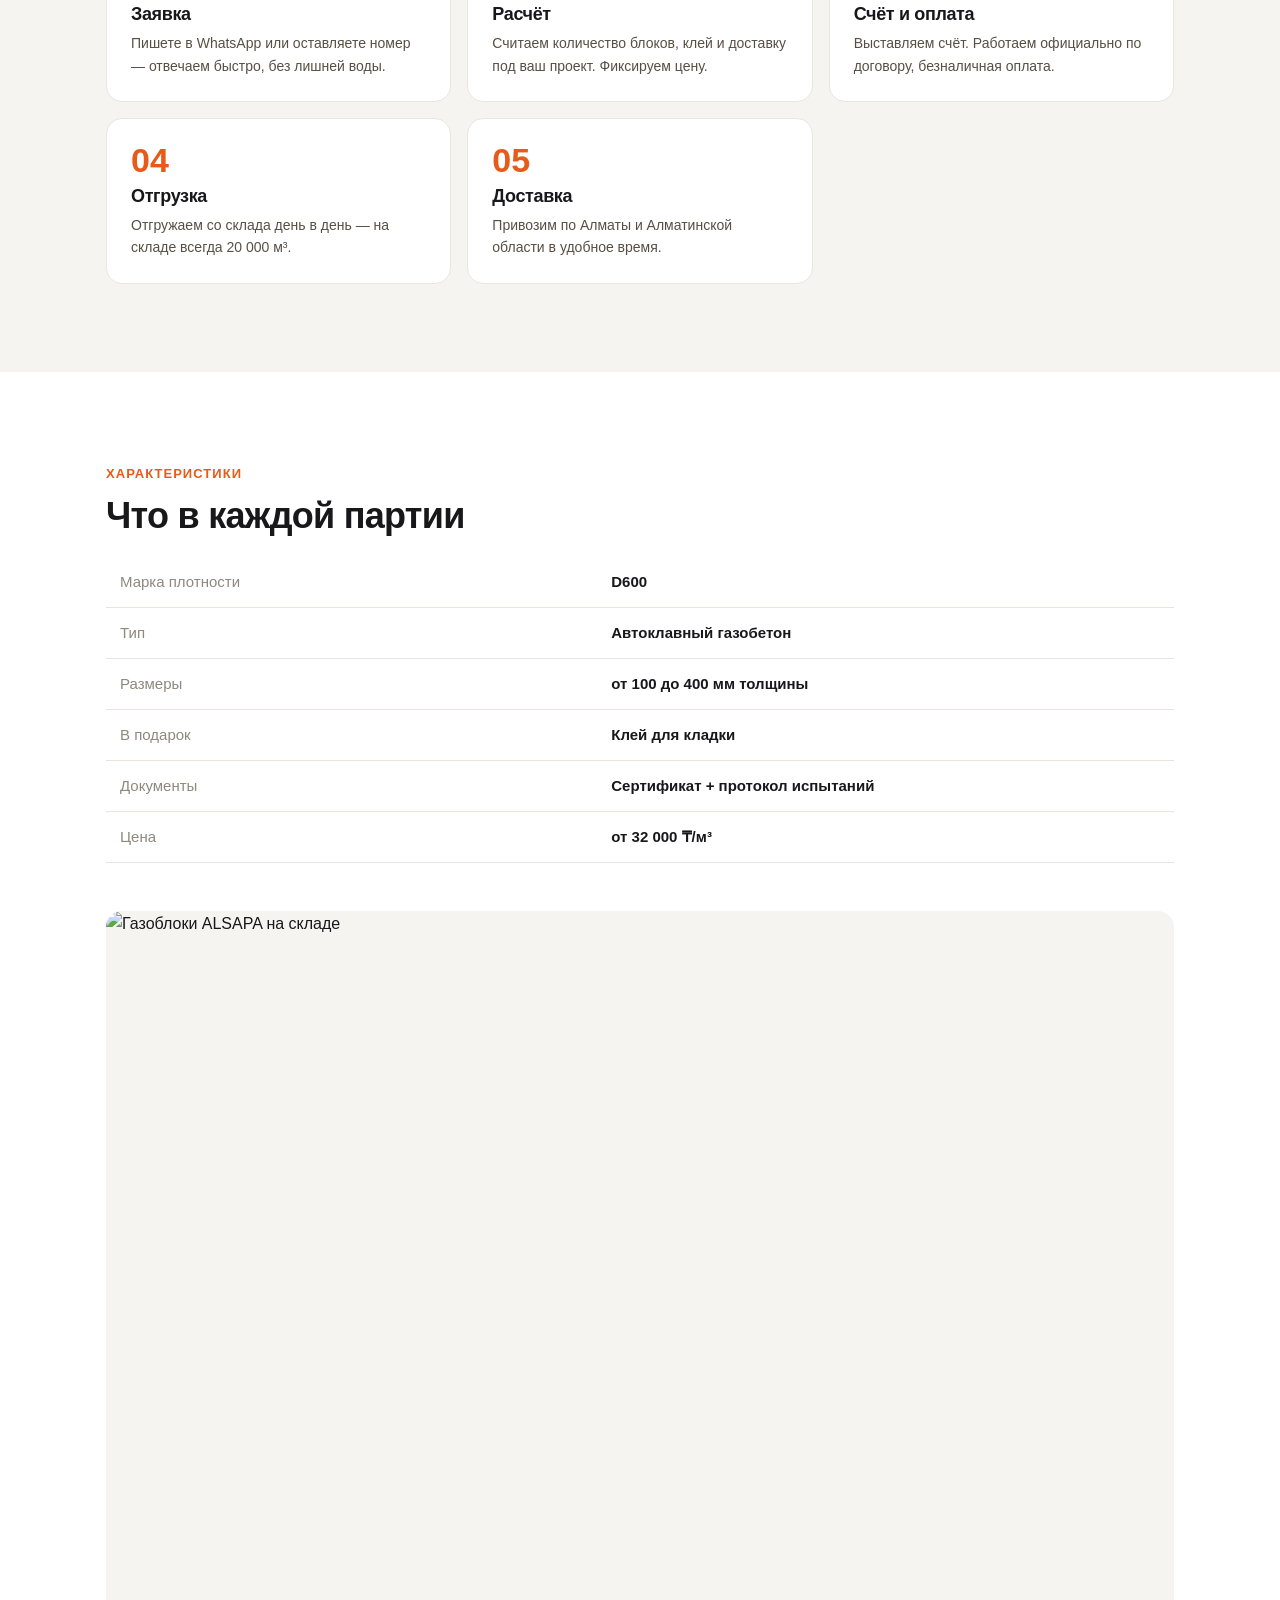
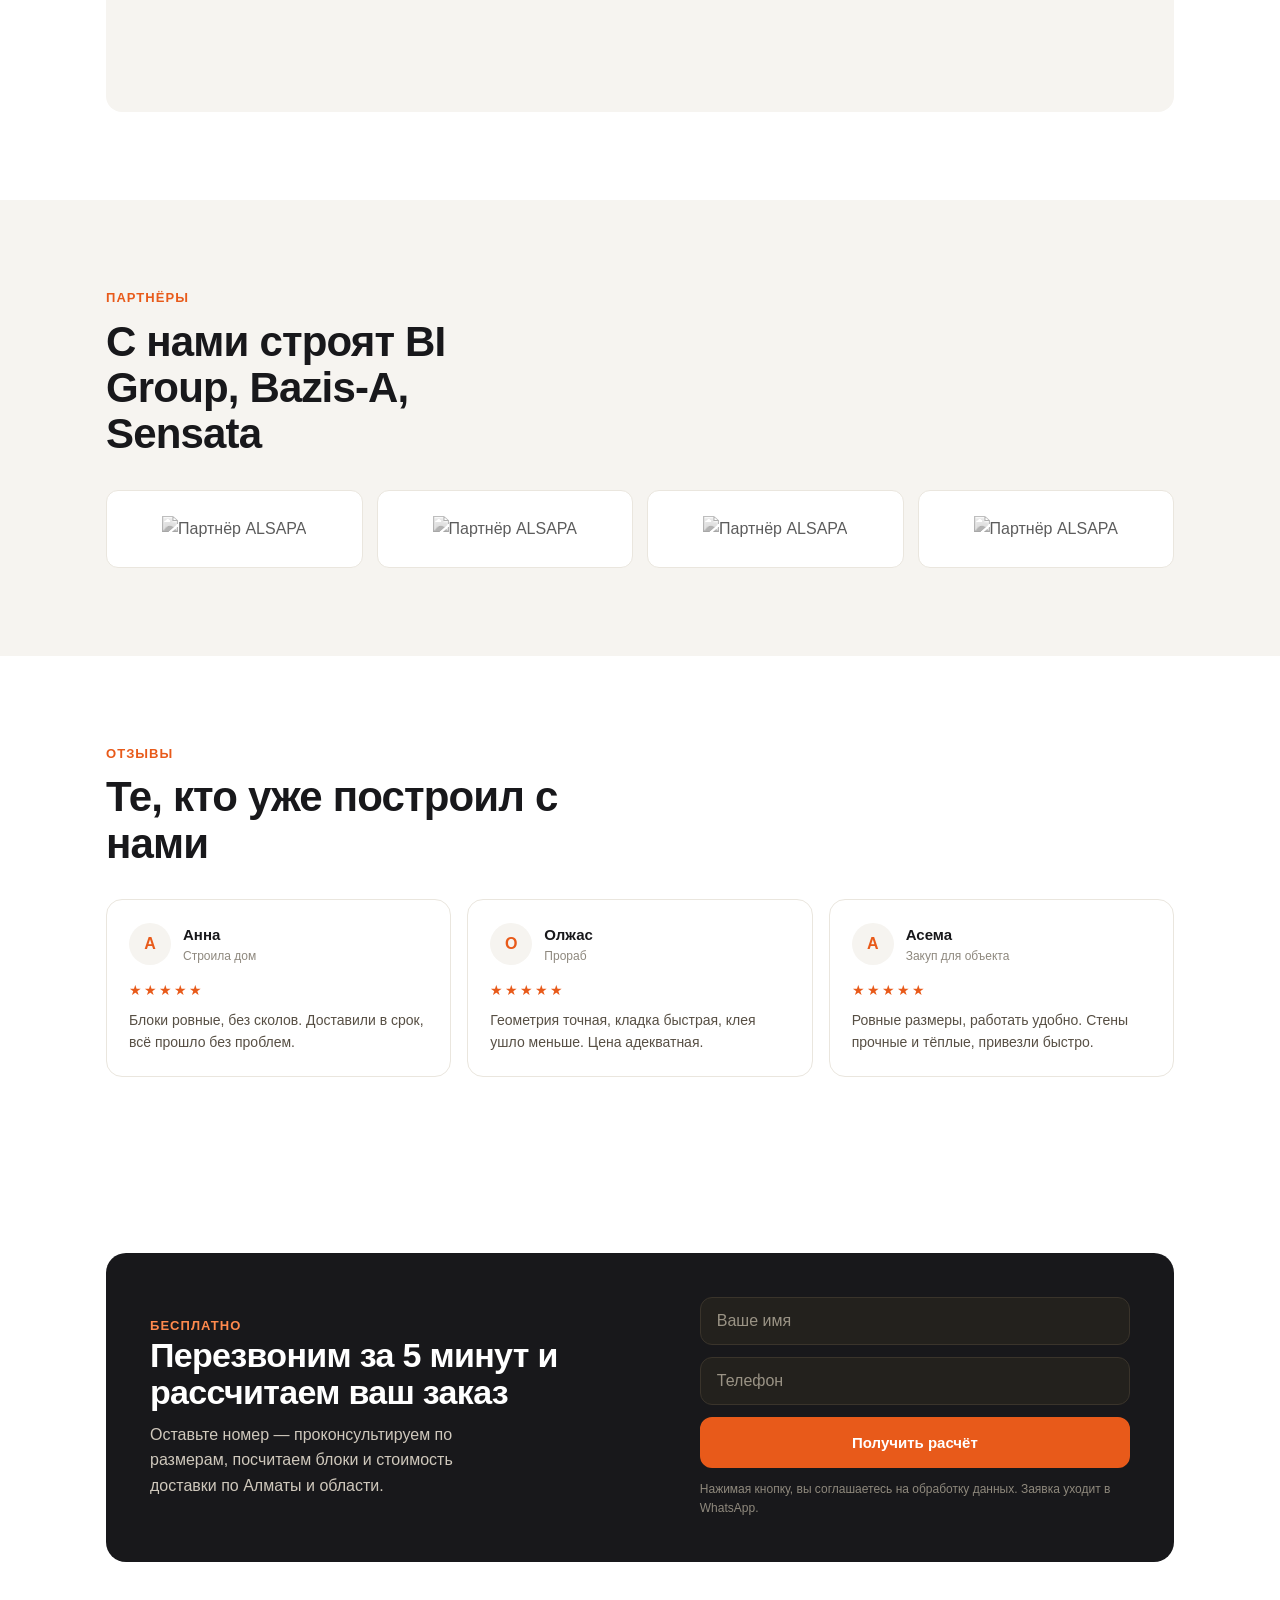
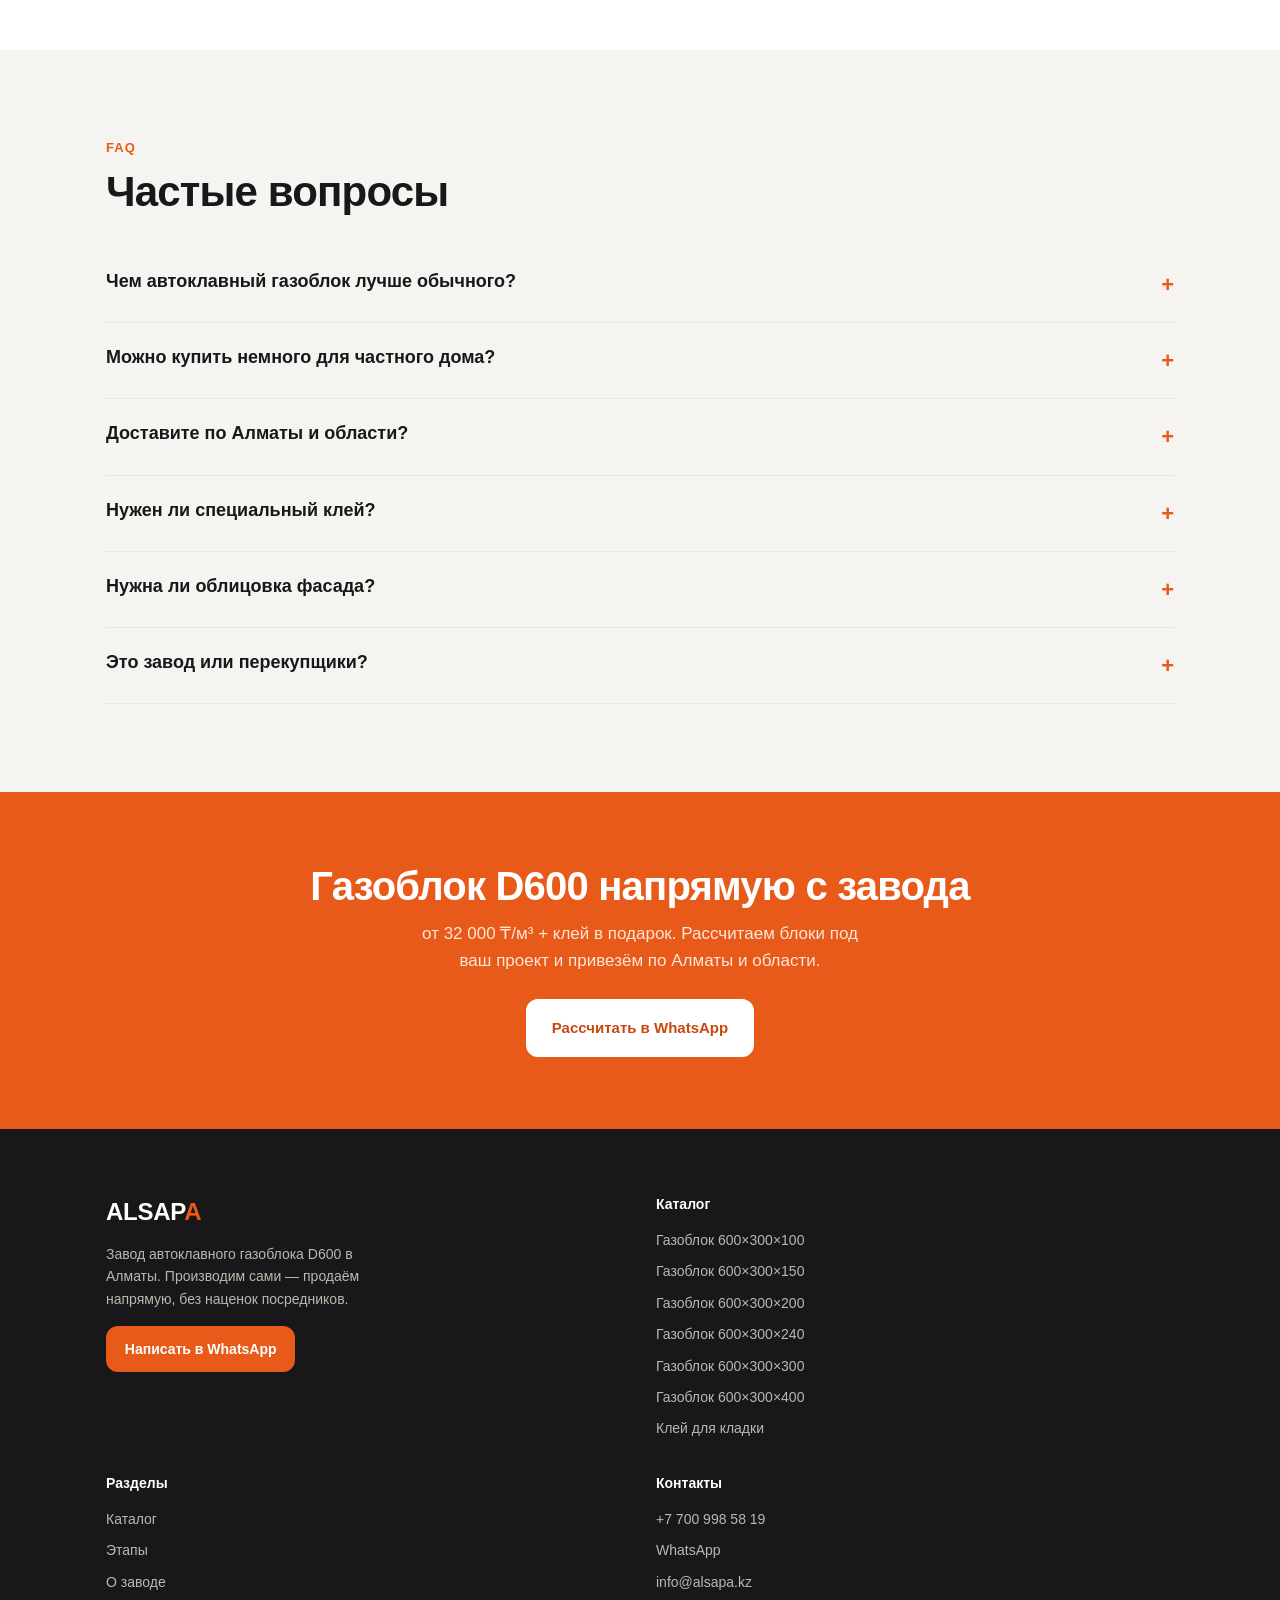
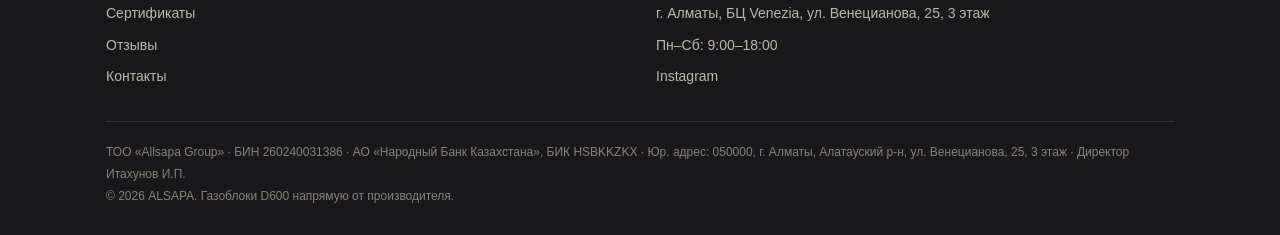
==== commit ab0aafd2: "Add files via upload" ====
--- a/index.html
+++ b/index.html
@@ -24,6 +24,36 @@
 <div class="bdg"><i class="ti ti-building-warehouse"></i><span><b>20 000 м³</b>на складе</span></div>
 <div class="bdg"><i class="ti ti-truck-delivery"></i><span><b>Алматы и область</b>доставка</span></div>
 </div></div></section>
+<style>
+.viewer3d{display:grid;grid-template-columns:1fr;gap:24px;align-items:center}
+.v3-cw{position:relative;background:radial-gradient(circle at 50% 38%,#fbfaf7,#ece8df);border:1px solid var(--line);border-radius:18px;aspect-ratio:1.25;overflow:hidden;cursor:grab}
+.v3-cw:active{cursor:grabbing}
+.v3-cw canvas{width:100%;height:100%;display:block}
+.v3-drag{position:absolute;bottom:14px;left:0;right:0;text-align:center;font-size:13px;color:#9a948a;font-family:var(--fh);pointer-events:none}
+.v3-cap{font-family:var(--fh);font-weight:800;font-size:26px;color:var(--orange);margin-bottom:16px}
+.v3-pills{display:flex;flex-wrap:wrap;gap:9px;margin-bottom:20px}
+.v3-pill{font-family:var(--fh);font-weight:600;font-size:15px;padding:10px 16px;border:1.5px solid var(--line);border-radius:11px;background:#fff;color:var(--ink);cursor:pointer;transition:.15s}
+.v3-pill:hover{border-color:var(--orange)}
+.v3-pill.on{background:var(--orange);border-color:var(--orange);color:#fff}
+.v3-stats{display:grid;grid-template-columns:repeat(3,1fr);gap:12px;margin-bottom:22px}
+.v3-st{background:var(--bg2);border-radius:12px;padding:16px;text-align:center}
+.v3-st .v{font-family:var(--fh);font-weight:800;font-size:24px;color:var(--orange)}
+.v3-st .l{font-size:12px;color:var(--ink2);margin-top:4px}
+@media(min-width:760px){.viewer3d{grid-template-columns:1.05fr .95fr}}
+</style>
+
+<section class="blk alt" id="viewer"><div class="wrap">
+<div class="shead"><span class="kick">3D-просмотр</span><h2>Рассмотрите блок со всех сторон</h2>
+<p>Зажмите и поверните блок мышкой или пальцем. Выберите размер — характеристики обновятся.</p></div>
+<div class="viewer3d">
+<div class="v3-cw"><canvas id="b3d"></canvas><span class="v3-drag">↔ зажмите и потяните, чтобы повернуть</span></div>
+<div>
+<div class="v3-cap" id="v3cap">600 × 300 × 200 мм</div>
+<div class="v3-pills" id="v3pills"></div>
+<div class="v3-stats"><div class="v3-st"><div class="v" id="v3pal">48</div><div class="l">шт./поддон</div></div><div class="v3-st"><div class="v" id="v3bl">28</div><div class="l">блоков в м³</div></div><div class="v3-st"><div class="v">D600</div><div class="l">марка прочности</div></div></div>
+<a class="btn" id="v3cta" href="#" style="width:100%;justify-content:center">Заказать этот размер в WhatsApp</a>
+</div></div></div></section>
+
 
 <section class="blk"><div class="wrap"><div class="shead"><span class="kick">Каталог</span><h2>Выберите размер под вашу стену</h2>
 <p>Газоблок марки D600 всех размеров — от перегородочных 100 мм до несущих 400 мм.</p></div>
@@ -117,4 +147,46 @@
 <div><h4>Контакты</h4><div class="flist"><a href="tel:+77009985819">+7 700 998 58 19</a><a href="https://wa.me/77009985819?text=%D0%97%D0%B4%D1%80%D0%B0%D0%B2%D1%81%D1%82%D0%B2%D1%83%D0%B9%D1%82%D0%B5%21">WhatsApp</a><a href="mailto:info@alsapa.kz">info@alsapa.kz</a><span>г. Алматы, БЦ Venezia, ул. Венецианова, 25, 3 этаж</span><span>Пн–Сб: 9:00–18:00</span><a href="https://www.instagram.com/too.alsapa/">Instagram</a></div></div></div>
 <div class="req">ТОО «Allsapa Group» · БИН 260240031386 · АО «Народный Банк Казахстана», БИК HSBKKZKX · Юр. адрес: 050000, г. Алматы, Алатауский р-н, ул. Венецианова, 25, 3 этаж · Директор Итахунов И.П.<br>© 2026 ALSAPA. Газоблоки D600 напрямую от производителя.</div></div></footer>
 <a class="wapp" href="https://wa.me/77009985819?text=%D0%97%D0%B4%D1%80%D0%B0%D0%B2%D1%81%D1%82%D0%B2%D1%83%D0%B9%D1%82%D0%B5%21" aria-label="WhatsApp"><svg viewBox="0 0 32 32"><path d="M16 3C9 3 3.5 8.5 3.5 15.5c0 2.3.6 4.4 1.7 6.3L3 29l7.4-2c1.8 1 3.9 1.5 6 1.5 7 0 12.5-5.5 12.5-12.5S23 3 16 3Zm0 22.7c-1.9 0-3.7-.5-5.2-1.4l-.4-.2-4.4 1.2 1.2-4.3-.3-.4a10 10 0 0 1-1.6-5.4C5.5 9.9 10.2 5.2 16 5.2s10.5 4.7 10.5 10.3S21.8 25.7 16 25.7Zm5.8-7.7c-.3-.2-1.9-.9-2.2-1-.3-.1-.5-.2-.7.2-.2.3-.8 1-1 1.2-.2.2-.4.2-.7.1-1.9-.9-3.1-1.7-4.4-3.8-.3-.6.3-.5.9-1.7.1-.2 0-.4 0-.6 0-.2-.7-1.7-1-2.3-.3-.6-.5-.5-.7-.5h-.6c-.2 0-.6.1-.9.4-.3.3-1.2 1.2-1.2 2.8s1.2 3.2 1.4 3.5c.2.2 2.4 3.7 5.8 5.1 2.1.9 2.9 1 4 .8.6-.1 1.9-.8 2.2-1.6.3-.8.3-1.4.2-1.6-.1-.1-.3-.2-.6-.3Z"/></svg></a>
-<script src="js/main.js"></script></body></html>+<script src="js/main.js"></script>
+<script src="https://cdnjs.cloudflare.com/ajax/libs/three.js/r128/three.min.js"></script>
+<script>
+(function(){
+var sizes=[{t:100,pal:96,bl:56},{t:150,pal:64,bl:37},{t:200,pal:48,bl:28},{t:240,pal:40,bl:23},{t:300,pal:32,bl:19},{t:400,pal:24,bl:14}];
+var cur=200,WA='77009985819',targetD=2,curD=2;
+var pills=document.getElementById('v3pills');if(!pills)return;
+pills.innerHTML=sizes.map(function(s){return '<button class="v3-pill'+(s.t===cur?' on':'')+'" data-t="'+s.t+'">'+s.t+' мм</button>';}).join('');
+function upd(t){var s=sizes.filter(function(x){return x.t===t;})[0];cur=t;
+ document.getElementById('v3cap').textContent='600 × 300 × '+t+' мм';
+ document.getElementById('v3pal').textContent=s.pal;document.getElementById('v3bl').textContent=s.bl;
+ Array.prototype.forEach.call(pills.children,function(b){b.classList.toggle('on',+b.dataset.t===t);});
+ document.getElementById('v3cta').href='https://wa.me/'+WA+'?text='+encodeURIComponent('Здравствуйте! Интересует газоблок D600 600×300×'+t+' мм. Рассчитайте стоимость с доставкой.');
+ targetD=t/100;}
+pills.addEventListener('click',function(e){var b=e.target.closest('.v3-pill');if(b)upd(+b.dataset.t);});
+upd(200);
+var canvas=document.getElementById('b3d');
+if(window.THREE&&canvas){
+ var rn=new THREE.WebGLRenderer({canvas:canvas,alpha:true,antialias:true});rn.setPixelRatio(Math.min(window.devicePixelRatio,2));
+ var sc=new THREE.Scene();var cam=new THREE.PerspectiveCamera(32,1,0.1,100);cam.position.set(7,4.5,9);cam.lookAt(0,0,0);
+ sc.add(new THREE.AmbientLight(0xffffff,0.7));
+ var d1=new THREE.DirectionalLight(0xffffff,0.95);d1.position.set(6,9,7);sc.add(d1);
+ var d2=new THREE.DirectionalLight(0xffffff,0.3);d2.position.set(-7,3,-2);sc.add(d2);
+ var rim=new THREE.DirectionalLight(0xE85A1A,0.55);rim.position.set(-5,-3,-7);sc.add(rim);
+ var cv=document.createElement('canvas');cv.width=cv.height=256;var cx=cv.getContext('2d');
+ cx.fillStyle='#ece8df';cx.fillRect(0,0,256,256);
+ for(var i=0;i<1600;i++){var r=Math.random()*2.6+0.4;cx.beginPath();cx.arc(Math.random()*256,Math.random()*256,r,0,7);cx.fillStyle='rgba(120,110,95,'+(Math.random()*0.16+0.04)+')';cx.fill();}
+ var tx=new THREE.CanvasTexture(cv);tx.wrapS=tx.wrapT=THREE.RepeatWrapping;tx.repeat.set(2,1);
+ var mat=new THREE.MeshStandardMaterial({color:0xede9e0,roughness:0.96,metalness:0,map:tx,bumpMap:tx,bumpScale:0.02});
+ var mesh=new THREE.Mesh(new THREE.BoxGeometry(1,1,1),mat);sc.add(mesh);
+ mesh.add(new THREE.LineSegments(new THREE.EdgesGeometry(new THREE.BoxGeometry(1,1,1)),new THREE.LineBasicMaterial({color:0xcdc5b6})));
+ var L=6,H=3,rot={x:-0.22,y:0.55},auto=true,drag=false,lx,ly,rt;
+ canvas.style.touchAction='none';
+ canvas.addEventListener('pointerdown',function(e){drag=true;auto=false;lx=e.clientX;ly=e.clientY;clearTimeout(rt);try{canvas.setPointerCapture(e.pointerId);}catch(_){}});
+ window.addEventListener('pointermove',function(e){if(!drag)return;rot.y+=(e.clientX-lx)*0.01;rot.x+=(e.clientY-ly)*0.01;rot.x=Math.max(-1.2,Math.min(1.2,rot.x));lx=e.clientX;ly=e.clientY;});
+ window.addEventListener('pointerup',function(){if(!drag)return;drag=false;rt=setTimeout(function(){auto=true;},2000);});
+ function rs(){var w=canvas.clientWidth,h=canvas.clientHeight;if(w&&h){rn.setSize(w,h,false);cam.aspect=w/h;cam.updateProjectionMatrix();}}
+ function loop(){requestAnimationFrame(loop);if(auto)rot.y+=0.005;curD+=(targetD-curD)*0.12;mesh.scale.set(L,H,curD);mesh.rotation.set(rot.x,rot.y,0);rs();rn.render(sc,cam);}
+ loop();
+}
+})();
+</script>
+</body></html>
--- a/css/style.css
+++ b/css/style.css
@@ -0,0 +1,156 @@
+/* ALSAPA — white/orange, Kepler-style landing */
+:root{
+  --bg:#FFFFFF; --bg2:#F6F4F0; --ink:#18181B; --ink2:#56504733; --ink2:#574F44;
+  --orange:#E85A1A; --orange2:#C9480F; --muted:#8E887E; --line:#EAE6DE; --ok:#2F8A45;
+  --fh:'Onest',sans-serif; --fb:'Golos Text',sans-serif;
+  --wrap:1180px; --gut:clamp(18px,5vw,56px);
+}
+*{margin:0;padding:0;box-sizing:border-box}
+html{scroll-behavior:smooth}
+body{font-family:var(--fb);background:var(--bg);color:var(--ink);line-height:1.6;font-size:16px;-webkit-font-smoothing:antialiased;overflow-x:hidden}
+img{max-width:100%;display:block}
+a{color:inherit;text-decoration:none}
+.wrap{max-width:var(--wrap);margin:0 auto;padding-inline:var(--gut)}
+h1,h2,h3{font-family:var(--fh);font-weight:700;line-height:1.1;letter-spacing:-.02em;color:var(--ink)}
+.kick{font-family:var(--fh);font-size:13px;letter-spacing:.08em;text-transform:uppercase;color:var(--orange);font-weight:600}
+.btn{display:inline-flex;align-items:center;gap:.5em;font-family:var(--fh);font-weight:600;font-size:15px;padding:1em 1.6em;border:2px solid var(--orange);background:var(--orange);color:#fff;cursor:pointer;border-radius:12px;transition:.15s}
+.btn:hover{background:var(--orange2);border-color:var(--orange2)}
+.btn.ghost{background:transparent;color:var(--ink);border-color:var(--line)}
+.btn.ghost:hover{border-color:var(--ink)}
+.btn.lite{background:#fff;color:var(--orange2);border-color:#fff}
+.btn.lite:hover{background:#fff5ef}
+/* header */
+header.site{position:sticky;top:0;z-index:50;background:rgba(255,255,255,.96);backdrop-filter:blur(8px);border-bottom:1px solid var(--line)}
+.bar{display:flex;align-items:center;justify-content:space-between;height:72px;gap:16px}
+.logo{font-family:var(--fh);font-weight:800;font-size:24px;letter-spacing:-.01em;color:var(--ink)}
+.logo span{color:var(--orange)}
+.logo small{display:block;font-size:9px;letter-spacing:.14em;text-transform:uppercase;color:var(--muted);font-weight:500;margin-top:-3px;font-family:var(--fb)}
+nav.main{display:flex;gap:22px}
+nav.main a{font-family:var(--fh);font-size:14px;font-weight:500;color:var(--ink);transition:.15s}
+nav.main a:hover{color:var(--orange)}
+.hcta{display:flex;align-items:center;gap:12px}
+.hphone{font-family:var(--fh);font-weight:700;font-size:15px;white-space:nowrap}
+.burger{display:none;flex-direction:column;gap:5px;background:none;border:0;cursor:pointer;padding:6px}
+.burger span{width:25px;height:2px;background:var(--ink);display:block;border-radius:2px}
+/* hero */
+.hero{position:relative;color:#fff;overflow:hidden;background:#1a1a1a}
+.hero::before{content:"";position:absolute;inset:0;background-image:linear-gradient(105deg,rgba(20,18,16,.92) 38%,rgba(20,18,16,.55) 100%),url('https://alsapa.kz/wp-content/uploads/2026/05/IMG_5792-1024x574.jpg');background-size:cover;background-position:center}
+.hin{position:relative;padding:clamp(48px,7vw,96px) 0 clamp(40px,5vw,72px);max-width:760px}
+.hero .eyebrow{display:inline-flex;align-items:center;gap:8px;background:rgba(232,90,26,.18);border:1px solid rgba(232,90,26,.5);color:#ffb892;font-family:var(--fh);font-weight:600;font-size:13px;padding:7px 14px;border-radius:999px;margin-bottom:18px}
+.hero h1{color:#fff;font-size:clamp(30px,6vw,58px);font-weight:800;max-width:18ch}
+.hero h1 em{font-style:normal;color:#ff8a4d}
+.hero .lead{font-size:clamp(16px,2vw,19px);color:#e4ded3;max-width:48ch;margin-top:18px}
+.hero .cta-row{display:flex;flex-wrap:wrap;gap:12px;margin-top:28px}
+.hero .badges{display:flex;flex-wrap:wrap;gap:22px;margin-top:34px}
+.hero .bdg{display:flex;align-items:center;gap:10px;font-size:14px;color:#e9e3d8}
+.hero .bdg i{color:#ff8a4d;font-size:22px}
+.hero .bdg b{font-family:var(--fh);font-weight:700;color:#fff;display:block;font-size:17px;line-height:1.1}
+/* section */
+section.blk{padding:clamp(46px,7vw,88px) 0}
+.alt{background:var(--bg2)}
+.shead{margin-bottom:32px}
+.shead .kick{margin-bottom:10px;display:block}
+.shead h2{font-size:clamp(24px,4.5vw,42px);max-width:20ch}
+.shead p{color:var(--ink2);margin-top:10px;max-width:56ch}
+.lead-txt{font-size:17px;color:var(--ink2);max-width:62ch}
+.lead-txt p{margin-bottom:1em}.lead-txt b{color:var(--ink)}
+/* size cards */
+.cards{display:grid;grid-template-columns:repeat(3,1fr);gap:18px}
+.card{background:var(--bg);border:1px solid var(--line);border-radius:16px;overflow:hidden;display:flex;flex-direction:column;transition:.15s;position:relative}
+.card:hover{transform:translateY(-4px);box-shadow:0 20px 40px -26px rgba(0,0,0,.4);border-color:#ddd6c9}
+.card .ph{aspect-ratio:1.25;background:var(--bg2);overflow:hidden}
+.card .ph img{width:100%;height:100%;object-fit:cover}
+.card .hit{position:absolute;top:12px;left:12px;background:var(--orange);color:#fff;font-family:var(--fh);font-size:11px;font-weight:600;letter-spacing:.04em;padding:5px 11px;border-radius:999px}
+.card .body{padding:18px;display:flex;flex-direction:column;gap:8px;flex:1}
+.card .dim{font-family:var(--fh);font-weight:700;font-size:16px;color:var(--orange)}
+.card h3{font-size:18px}
+.card .meta{font-size:13px;color:var(--muted)}
+.card p{font-size:14px;color:var(--ink2);flex:1}
+.card .clink{font-family:var(--fh);font-weight:600;font-size:14px;color:var(--orange);border-top:1px solid var(--line);padding-top:13px;display:flex;justify-content:space-between;align-items:center}
+/* about + advantages */
+.split{display:grid;grid-template-columns:1fr;gap:clamp(24px,4vw,48px);align-items:center}
+.fig{border-radius:16px;overflow:hidden;position:relative;background:var(--bg2)}
+.fig img{width:100%;aspect-ratio:4/3;object-fit:cover}
+.fig .tick{position:absolute;bottom:14px;right:14px;background:var(--orange);color:#fff;font-family:var(--fh);font-weight:700;padding:13px 18px;font-size:13px;line-height:1.1;border-radius:12px}
+.fig .tick b{font-size:24px;display:block}
+.adv{display:grid;grid-template-columns:repeat(3,1fr);gap:14px}
+.adv .it{background:var(--bg);border:1px solid var(--line);border-radius:16px;padding:22px}
+.adv .it i{font-size:30px;color:var(--orange);display:block;margin-bottom:12px}
+.adv .it h3{font-size:17px;margin-bottom:7px}
+.adv .it p{font-size:14px;color:var(--ink2)}
+/* trust row */
+.trow{display:grid;grid-template-columns:repeat(3,1fr);gap:16px}
+.trow .t{background:var(--bg);border:1px solid var(--line);border-radius:16px;padding:24px;display:flex;gap:14px;align-items:flex-start}
+.trow .t i{font-size:30px;color:var(--orange)}
+.trow .t h3{font-size:17px;margin-bottom:5px}
+.trow .t p{font-size:14px;color:var(--ink2)}
+/* calculator */
+.calc{background:var(--bg);border:1px solid var(--line);border-radius:18px;padding:clamp(22px,4vw,34px);max-width:760px}
+.calc .row{display:grid;grid-template-columns:1fr 1fr;gap:16px}
+.calc .f{margin-bottom:0}
+.calc label{font-size:14px;color:var(--ink2);font-weight:500;display:block;margin-bottom:7px}
+.calc input,.calc select{width:100%;font-family:var(--fb);font-size:16px;padding:13px 14px;border:1px solid var(--line);border-radius:12px;background:#fff;color:var(--ink)}
+.calc input:focus,.calc select:focus{outline:none;border-color:var(--orange)}
+.calc .out{display:grid;grid-template-columns:repeat(3,1fr);gap:12px;margin:20px 0}
+.calc .o{background:var(--bg2);border-radius:12px;padding:16px;text-align:center}
+.calc .o .v{font-family:var(--fh);font-weight:800;font-size:26px;color:var(--orange)}
+.calc .o .l{font-size:12px;color:var(--ink2);margin-top:4px}
+.calc .hint{font-size:12px;color:var(--muted);margin-top:10px}
+/* steps */
+.steps{display:grid;grid-template-columns:repeat(3,1fr);gap:16px;counter-reset:s}
+.step{background:var(--bg);border:1px solid var(--line);border-radius:16px;padding:24px;position:relative}
+.step .num{font-family:var(--fh);font-weight:800;font-size:34px;color:var(--orange);line-height:1}
+.step h3{font-size:18px;margin:10px 0 7px}
+.step p{font-size:14px;color:var(--ink2)}
+/* spec / komplekt */
+.spec{width:100%;border-collapse:collapse;font-size:15px}
+.spec td,.spec th{text-align:left;padding:13px 14px;border-bottom:1px solid var(--line)}
+.spec th{color:var(--muted);font-weight:500;width:46%}
+.spec td{font-weight:600;color:var(--ink)}
+/* partners */
+.parts{display:flex;flex-wrap:wrap;gap:14px;align-items:center}
+.parts .pl{background:var(--bg);border:1px solid var(--line);border-radius:12px;padding:18px 22px;display:flex;align-items:center;justify-content:center;min-height:78px;flex:1;min-width:140px}
+.parts .pl img{max-height:42px;width:auto;filter:grayscale(1);opacity:.7;transition:.2s}
+.parts .pl:hover img{filter:grayscale(0);opacity:1}
+/* reviews 2gis style */
+.revs{display:grid;grid-template-columns:repeat(3,1fr);gap:16px}
+.rev{background:var(--bg);border:1px solid var(--line);border-radius:16px;padding:22px;display:flex;flex-direction:column}
+.rev .top{display:flex;align-items:center;gap:12px;margin-bottom:12px}
+.rev .ava{width:42px;height:42px;border-radius:50%;background:var(--bg2);display:flex;align-items:center;justify-content:center;font-family:var(--fh);font-weight:700;color:var(--orange)}
+.rev .top b{font-family:var(--fh);font-size:15px}
+.rev .top span{font-size:12px;color:var(--muted);display:block}
+.rev .stars{color:var(--orange);letter-spacing:2px;font-size:14px;margin-bottom:8px}
+.rev p{font-size:14px;color:var(--ink2)}
+/* lead form */
+.lead-band{background:var(--ink);color:#fff;border-radius:20px;padding:clamp(26px,4vw,44px);display:grid;grid-template-columns:1fr;gap:24px;align-items:center}
+.lead-band h2{color:#fff;font-size:clamp(22px,4vw,34px)}
+.lead-band p{color:#cfc8bc;margin-top:10px;max-width:42ch}
+.lf{display:flex;flex-direction:column;gap:12px}
+.lf input{font-family:var(--fb);font-size:16px;padding:14px 16px;border:1px solid #3a342b;border-radius:12px;background:#23211d;color:#fff}
+.lf input::placeholder{color:#9a9385}
+.lf input:focus{outline:none;border-color:var(--orange)}
+.lf .pr{font-size:12px;color:#8f897d}
+/* cta band */
+.band{background:var(--orange);color:#fff;text-align:center;padding:clamp(40px,6vw,72px) 0}
+.band h2{color:#fff;font-size:clamp(24px,4.5vw,40px);margin-bottom:12px}
+.band p{max-width:48ch;margin:0 auto 24px;font-size:17px;color:#ffe7d8}
+/* breadcrumbs / page hero */
+.crumbs{font-size:13px;color:var(--muted);padding:16px 0;border-bottom:1px solid var(--line)}
+.crumbs a:hover{color:var(--orange)}
+.phero{background:var(--bg2);padding:clamp(36px,5vw,64px) 0;border-bottom:1px solid var(--line)}
+.phero h1{font-size:clamp(26px,5vw,46px);max-width:20ch}
+.phero p{color:var(--ink2);max-width:54ch;margin-top:12px;font-size:17px}
+.note{background:#fff7ec;border:1px dashed var(--orange);padding:2px 7px;border-radius:6px;font-size:11px;color:var(--orange2);display:inline-block}
+/* footer */
+footer.site{background:var(--ink);color:#bdb7ad;padding:clamp(44px,5vw,68px) 0 28px;font-size:14px}
+footer.site h4{font-family:var(--fh);color:#fff;font-size:14px;margin-bottom:14px;font-weight:700}
+footer.site .logo{color:#fff}
+footer.site a:hover{color:var(--orange)}
+.fgrid{display:grid;grid-template-columns:1fr 1fr;gap:32px}
+.flist{display:flex;flex-direction:column;gap:9px}
+.req{font-size:12px;line-height:1.8;color:#8a8478;margin-top:34px;padding-top:20px;border-top:1px solid #34342f}
+.wapp{position:fixed;right:18px;bottom:18px;z-index:60;width:58px;height:58px;border-radius:50%;background:#25D366;display:flex;align-items:center;justify-content:center;box-shadow:0 10px 26px -8px rgba(0,0,0,.5);transition:.2s}
+.wapp:hover{transform:scale(1.07)}.wapp svg{width:30px;height:30px;fill:#fff}
+@media(min-width:760px){.lead-band{grid-template-columns:1.1fr .9fr}}
+@media(max-width:920px){.cards,.adv,.steps,.revs,.trow{grid-template-columns:repeat(2,1fr)}.split{grid-template-columns:1fr}.fgrid{grid-template-columns:1fr 1fr}}
+@media(max-width:680px){nav.main,.hphone{display:none}.burger{display:flex}nav.main.open{display:flex;position:absolute;top:72px;left:0;right:0;flex-direction:column;background:#fff;padding:16px var(--gut);gap:12px;border-bottom:1px solid var(--line)}.cards,.adv,.steps,.revs,.trow,.calc .row,.calc .out{grid-template-columns:1fr}.fgrid{grid-template-columns:1fr}}
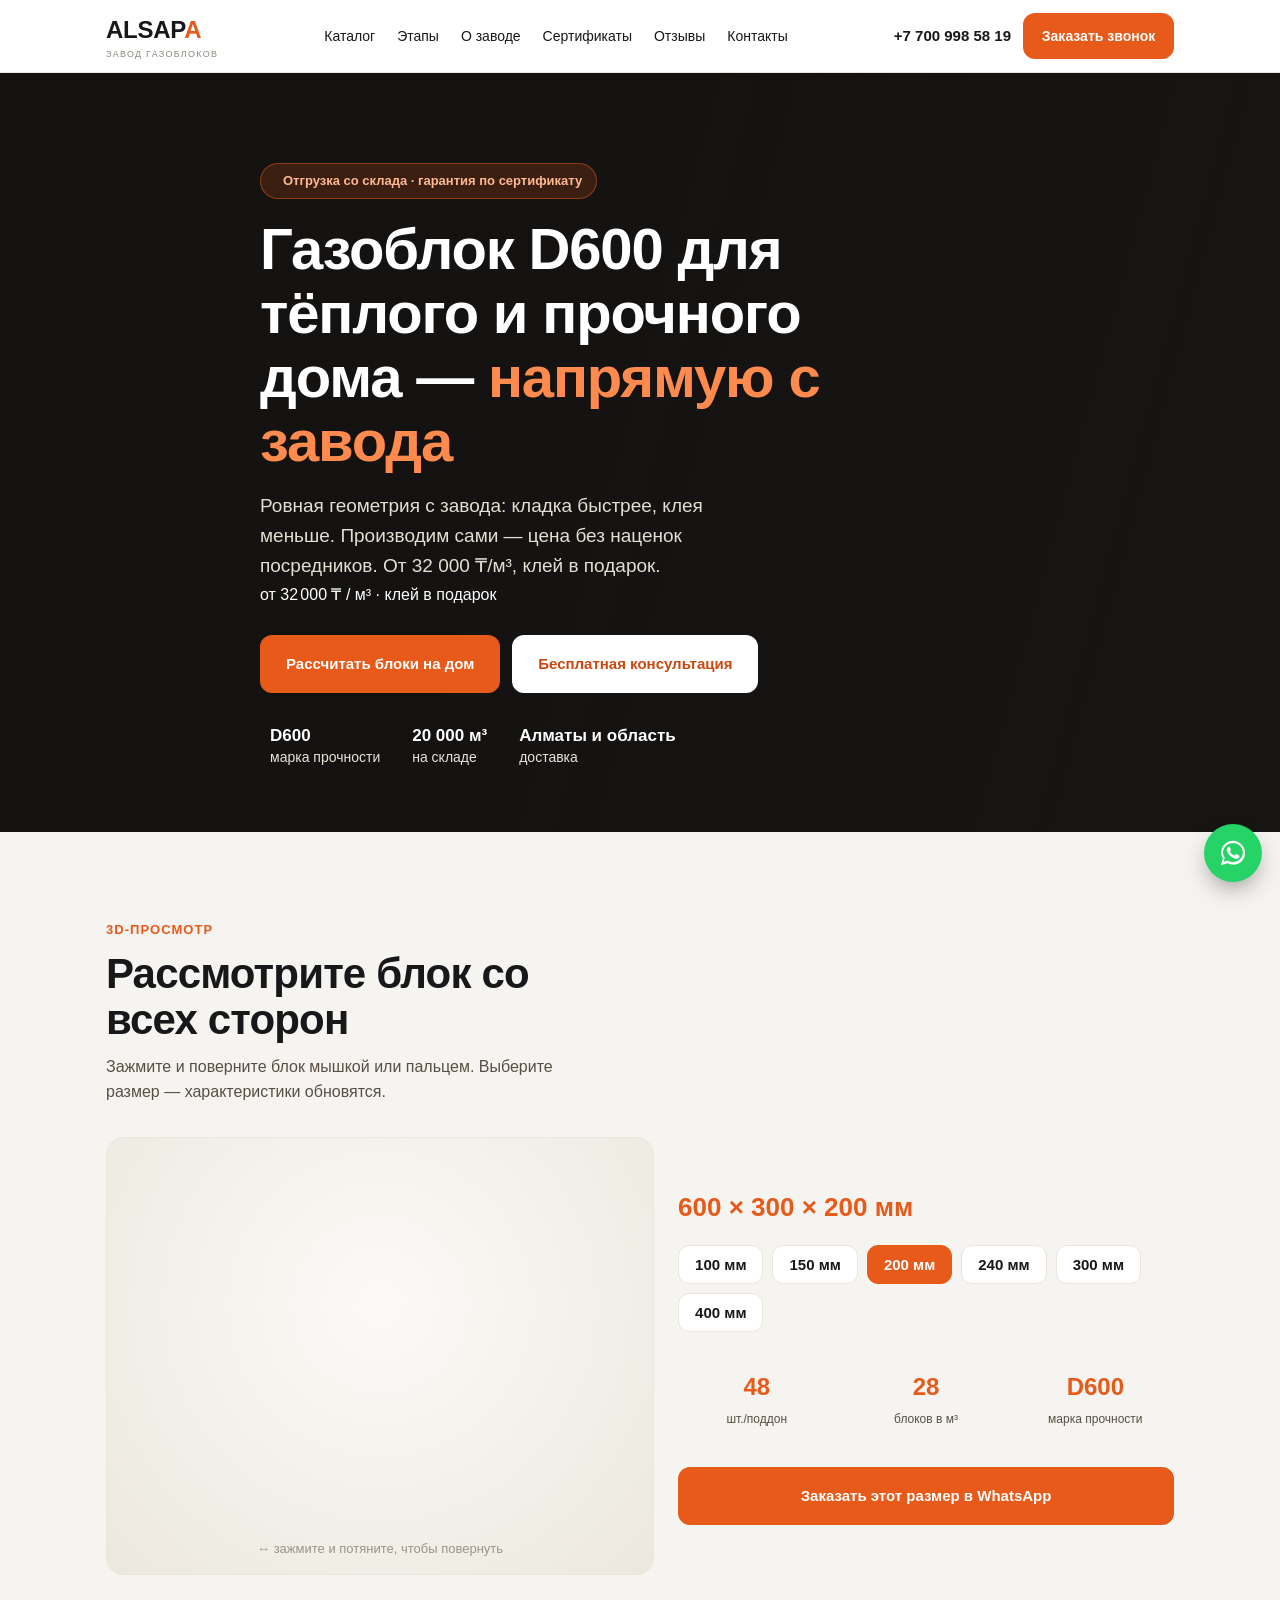
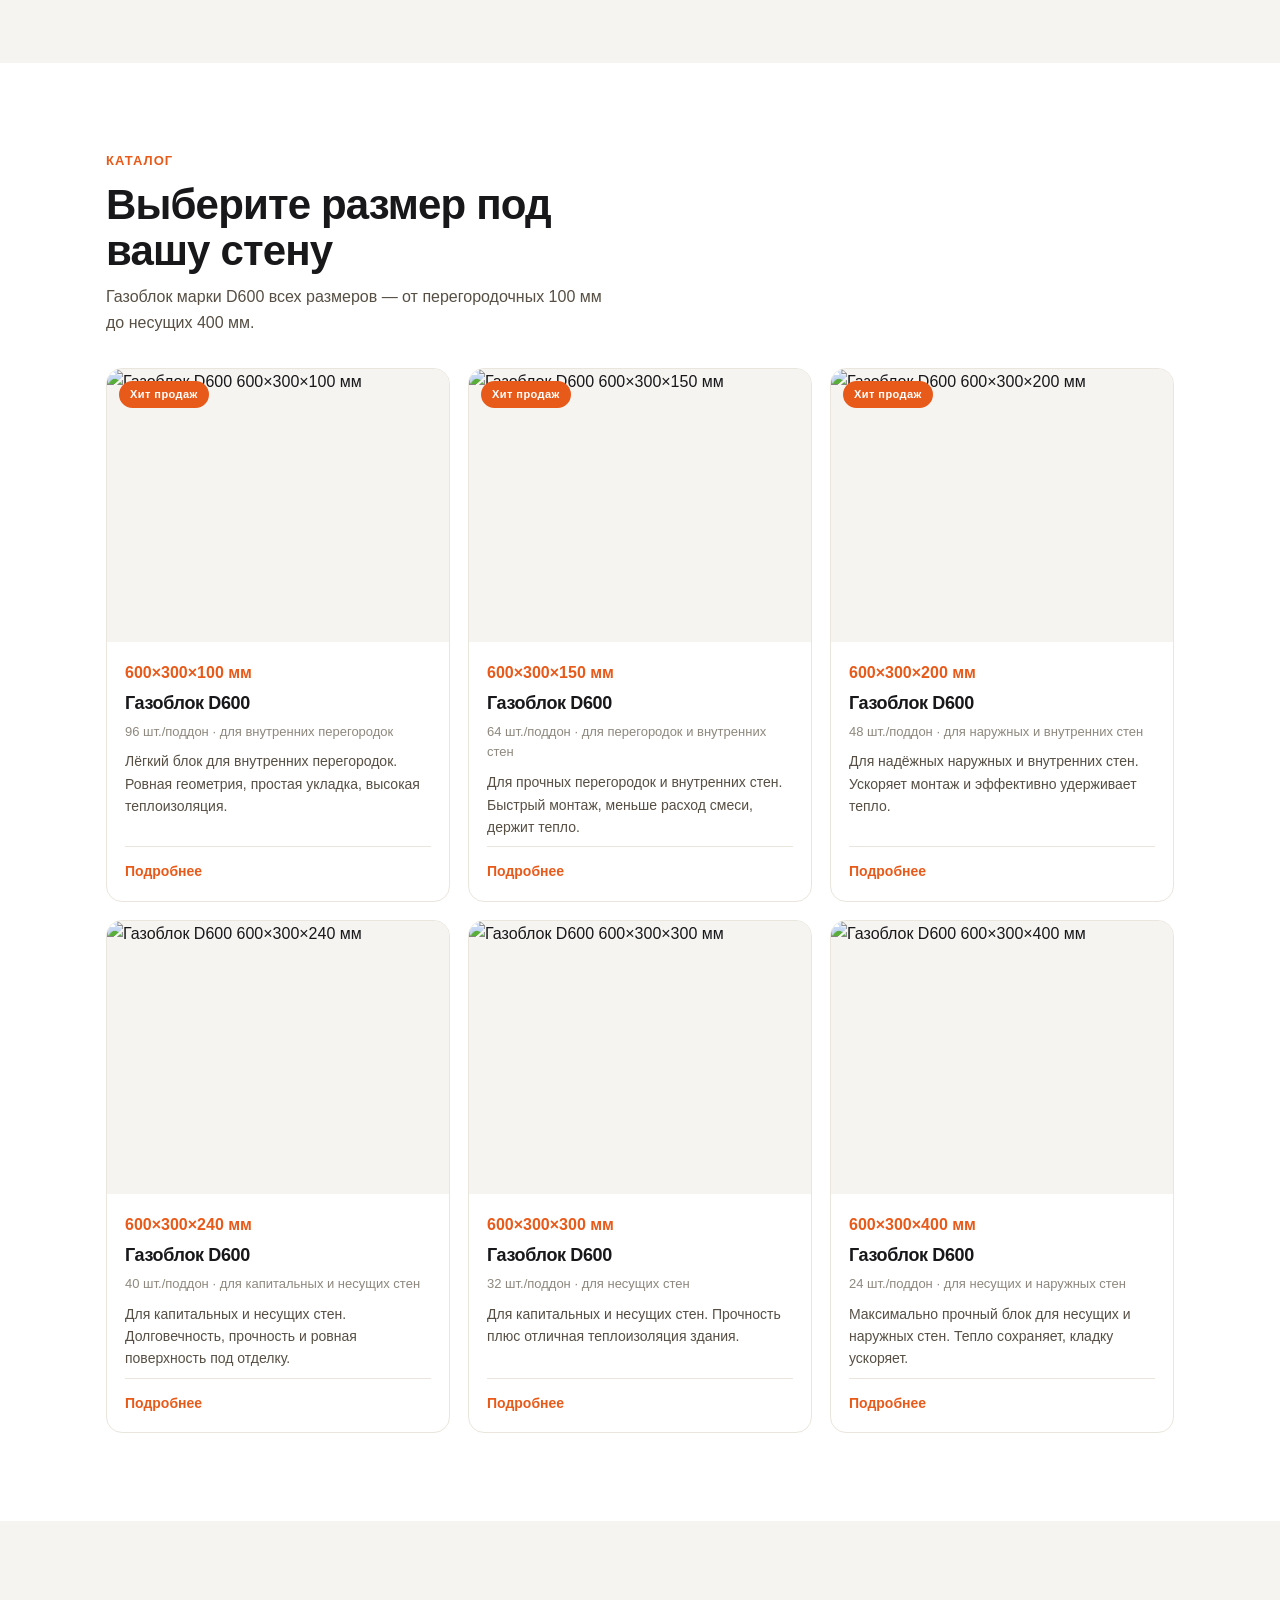
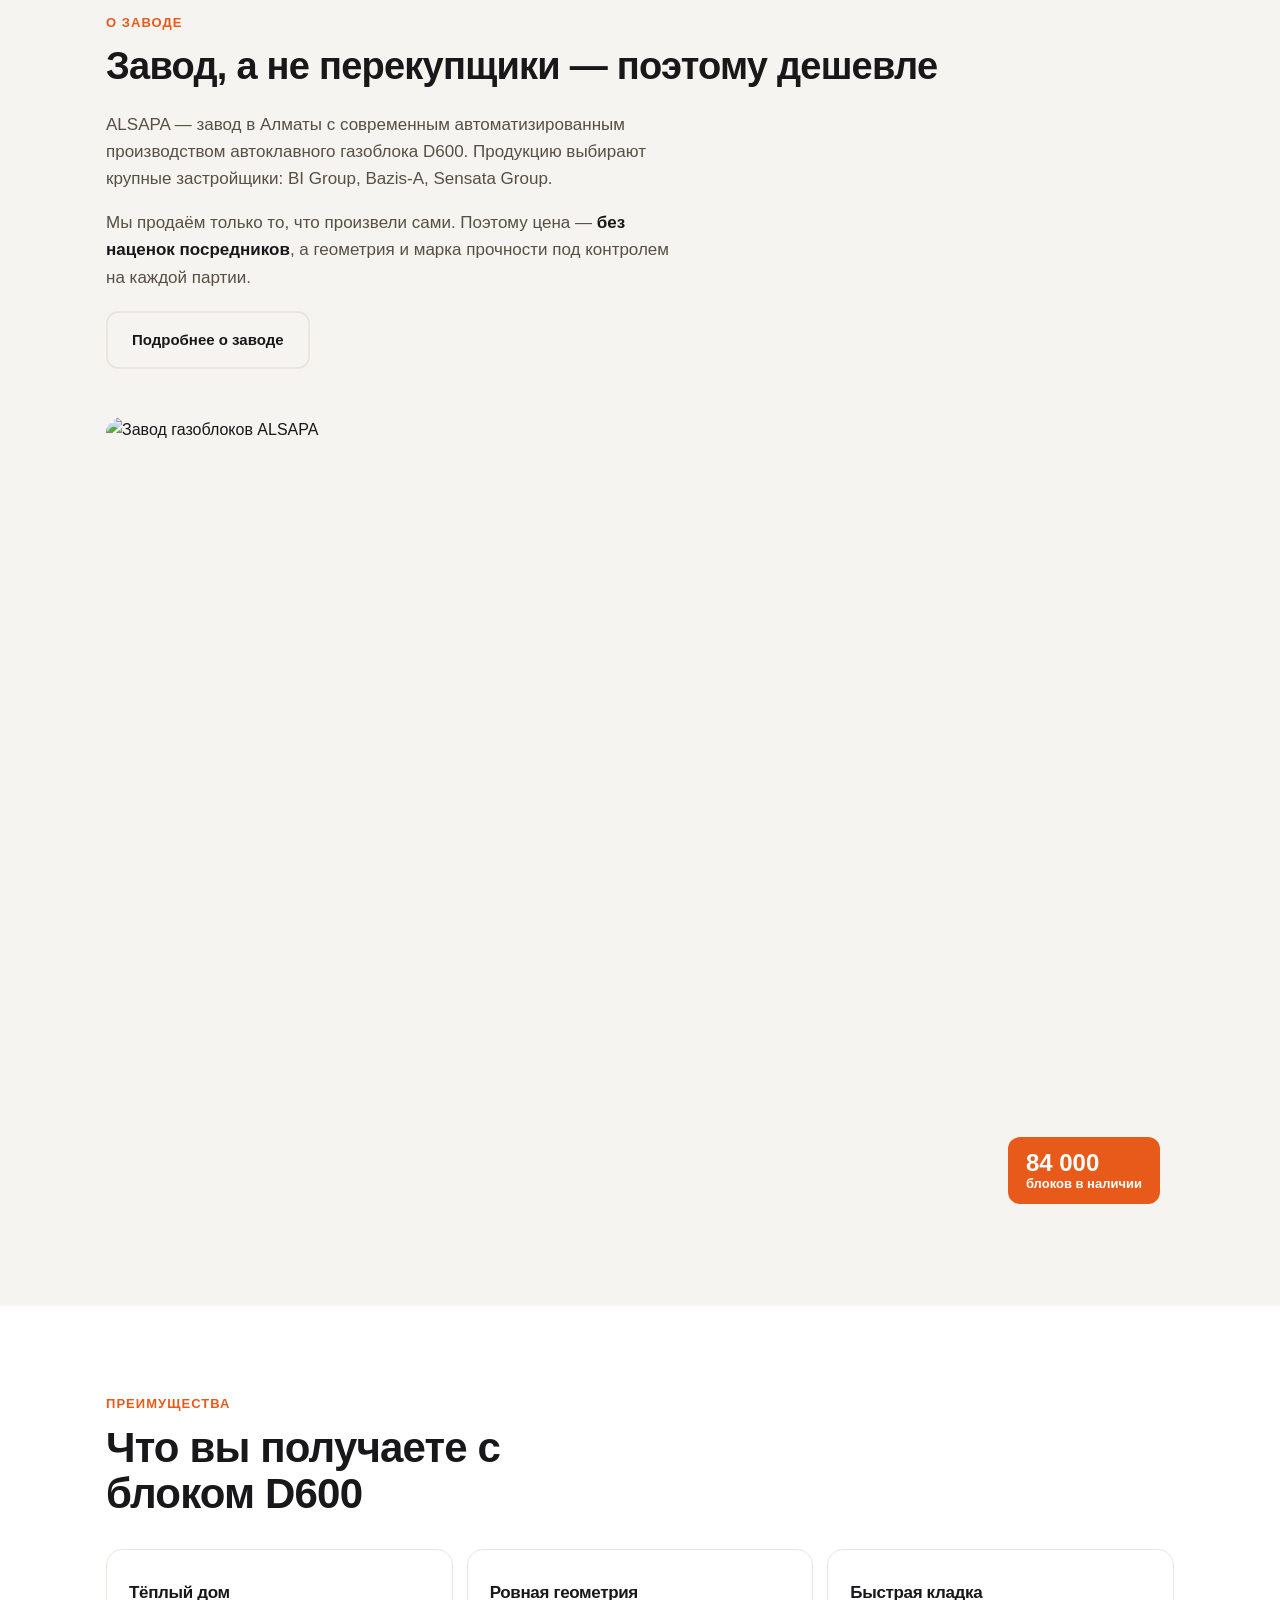
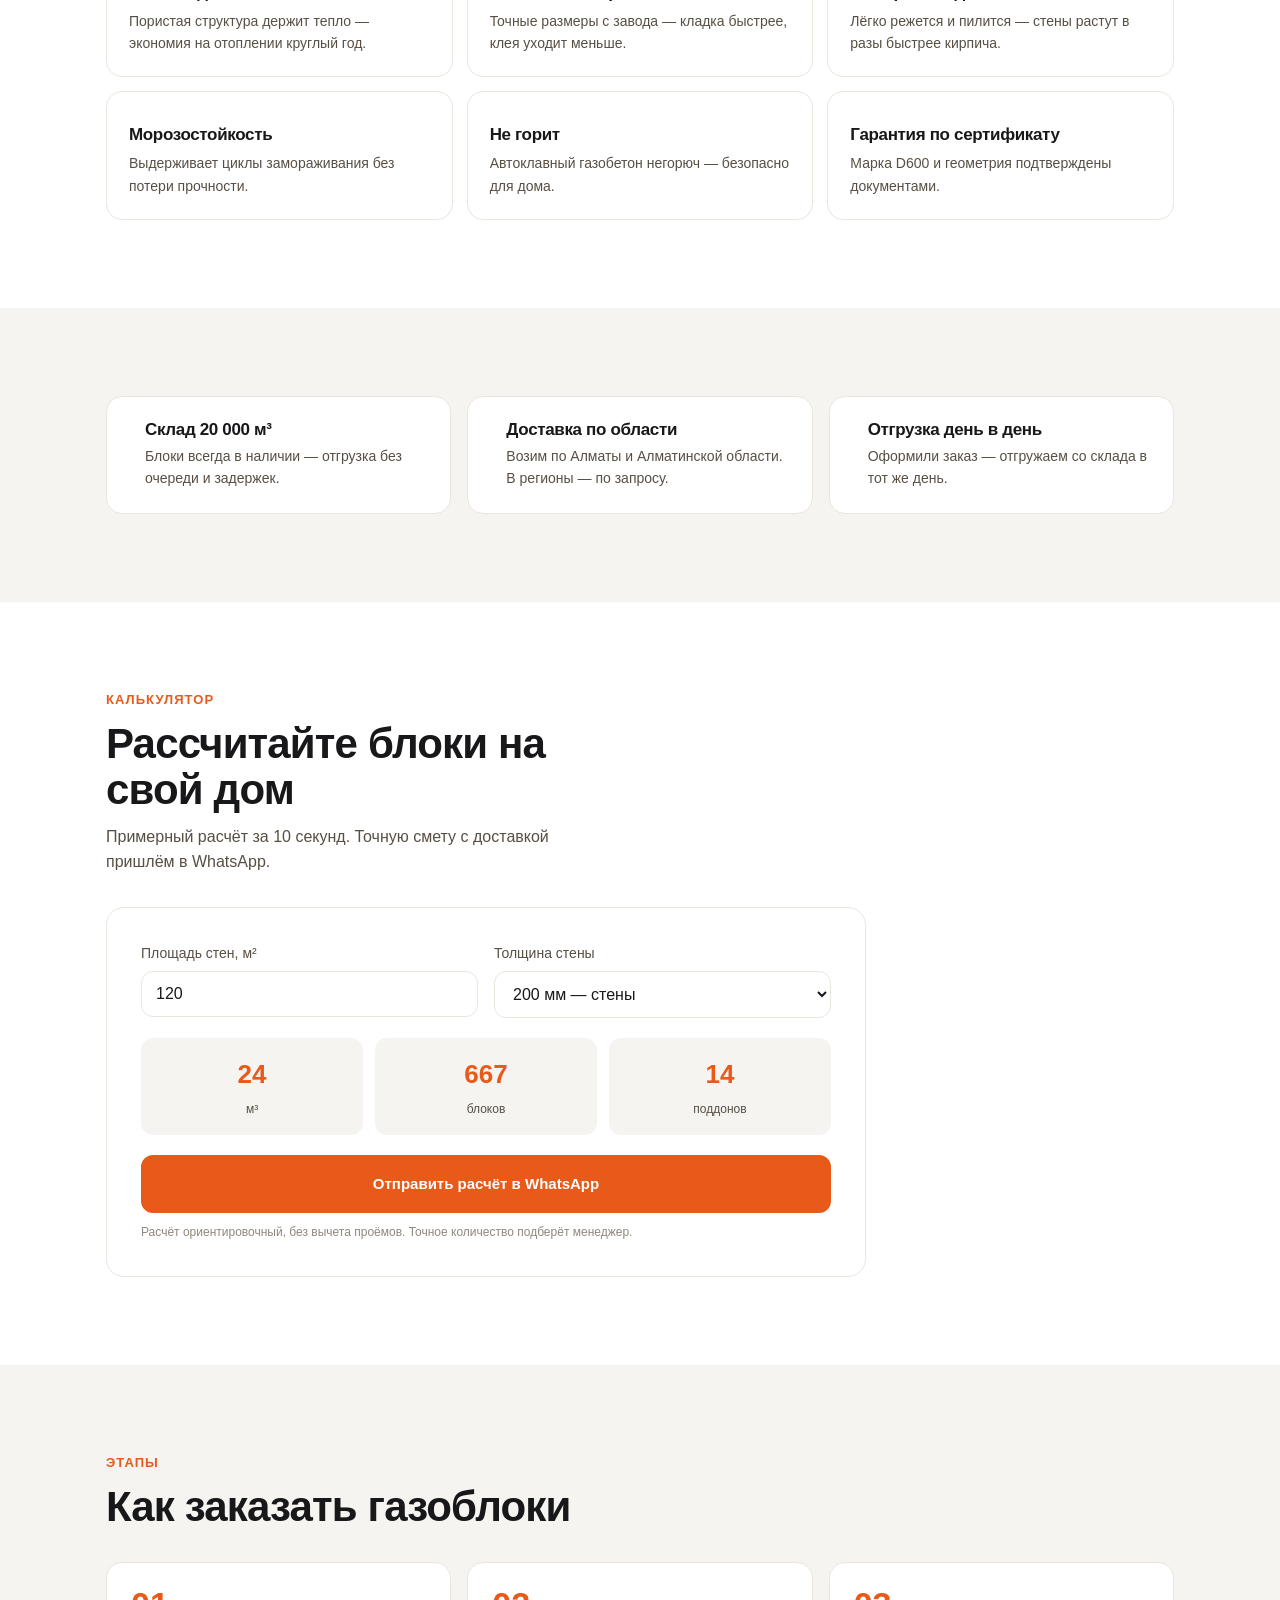
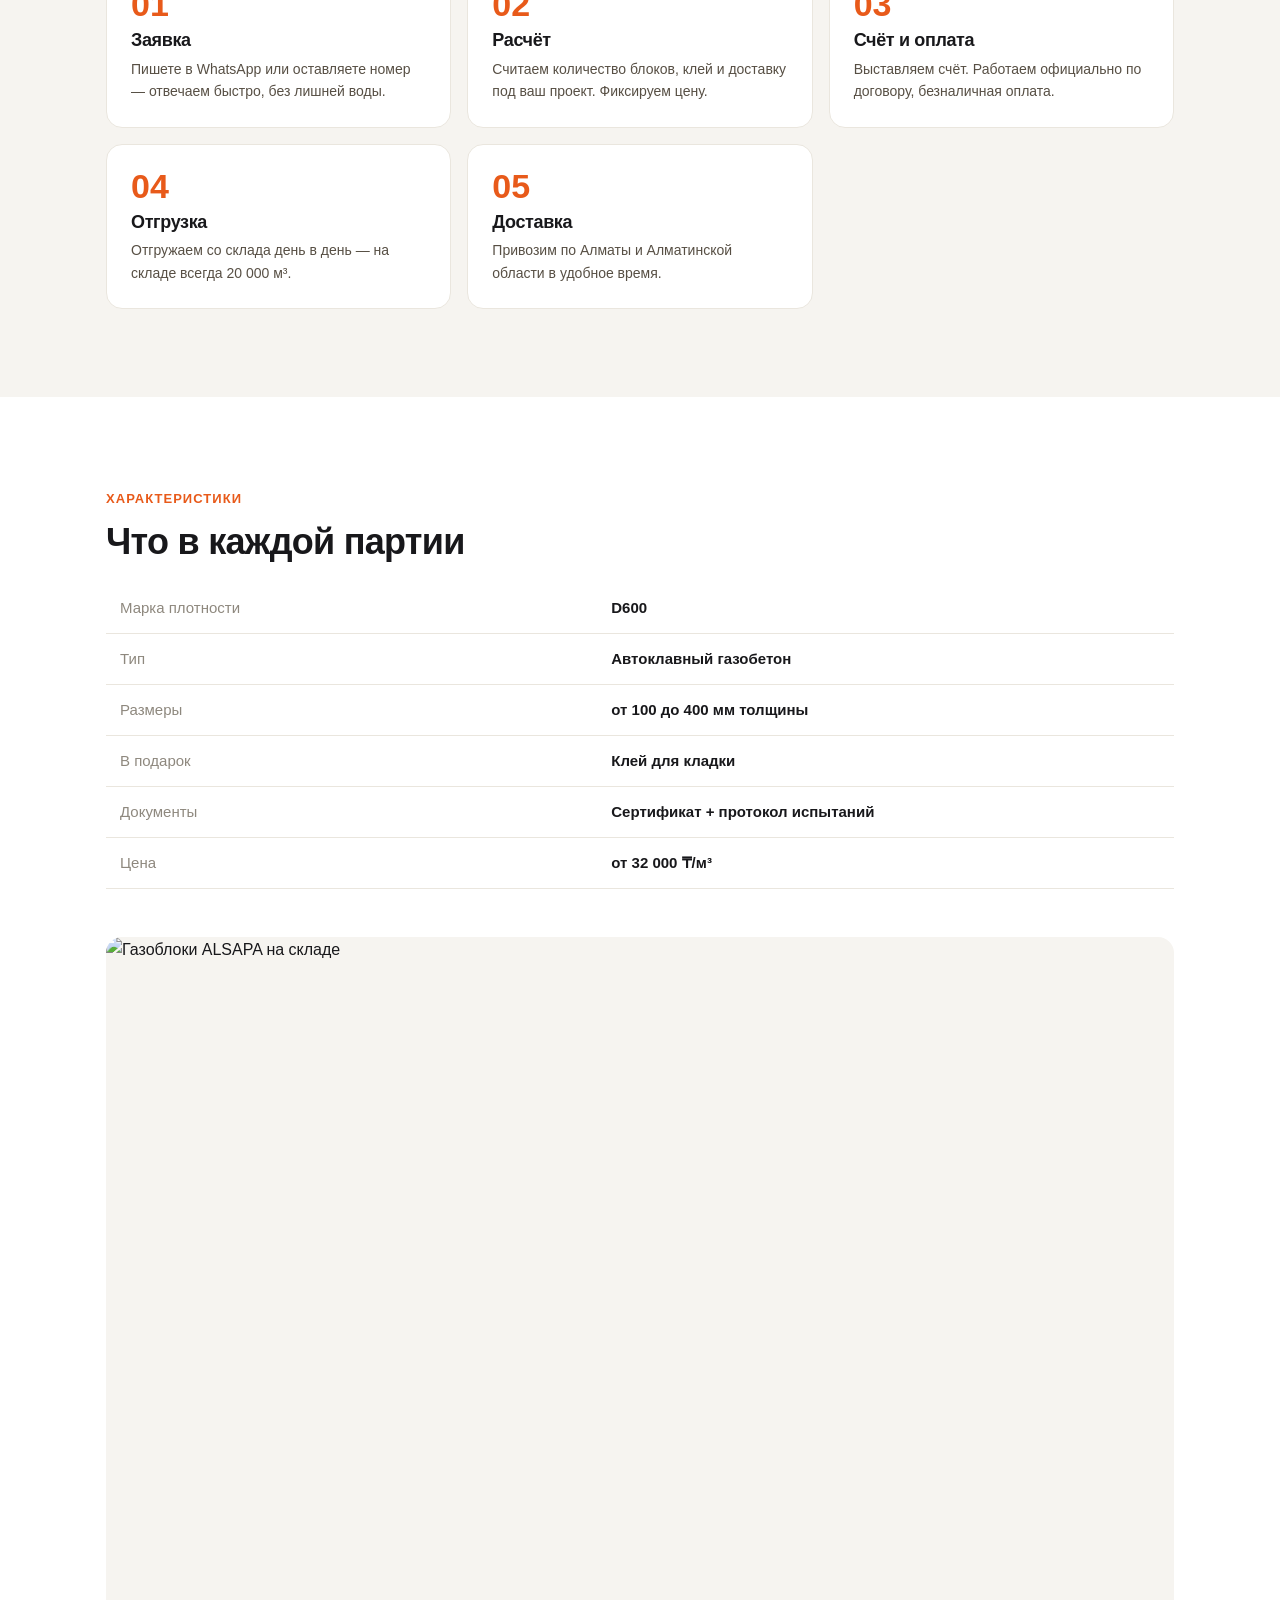
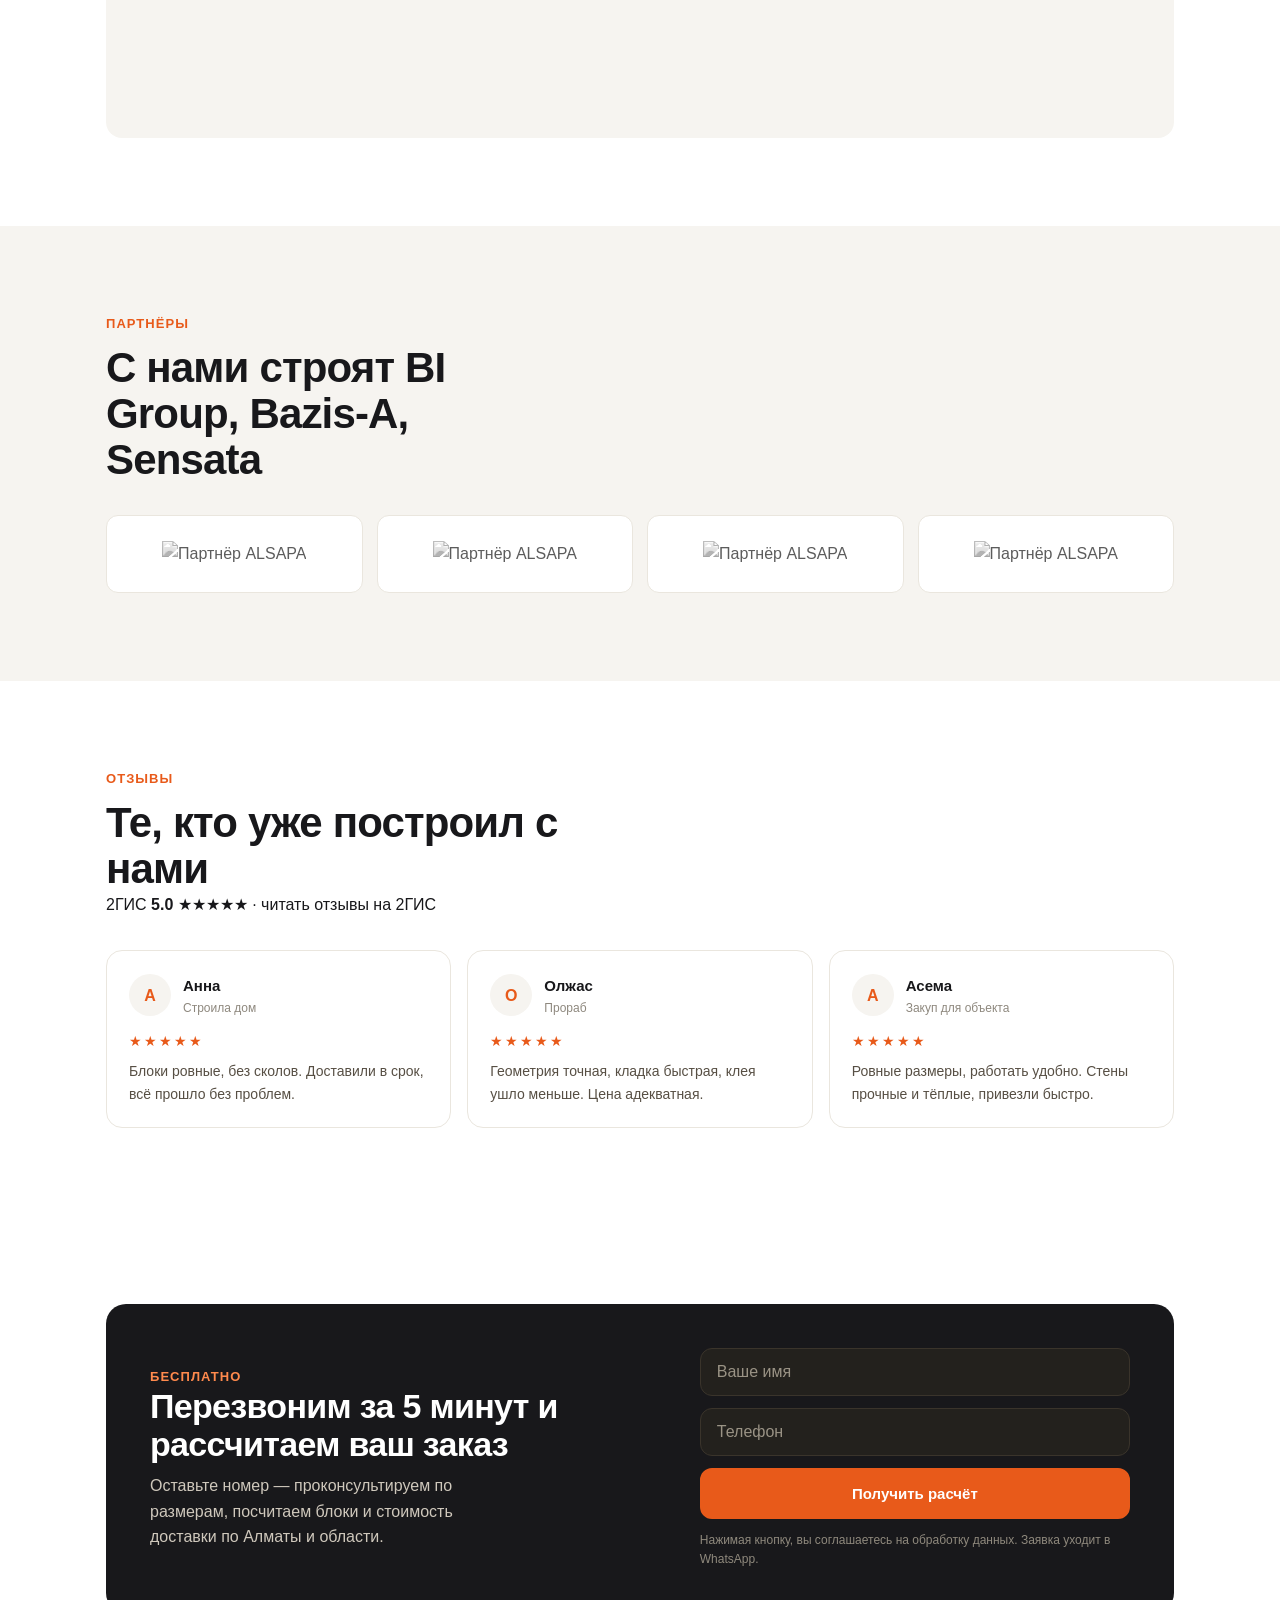
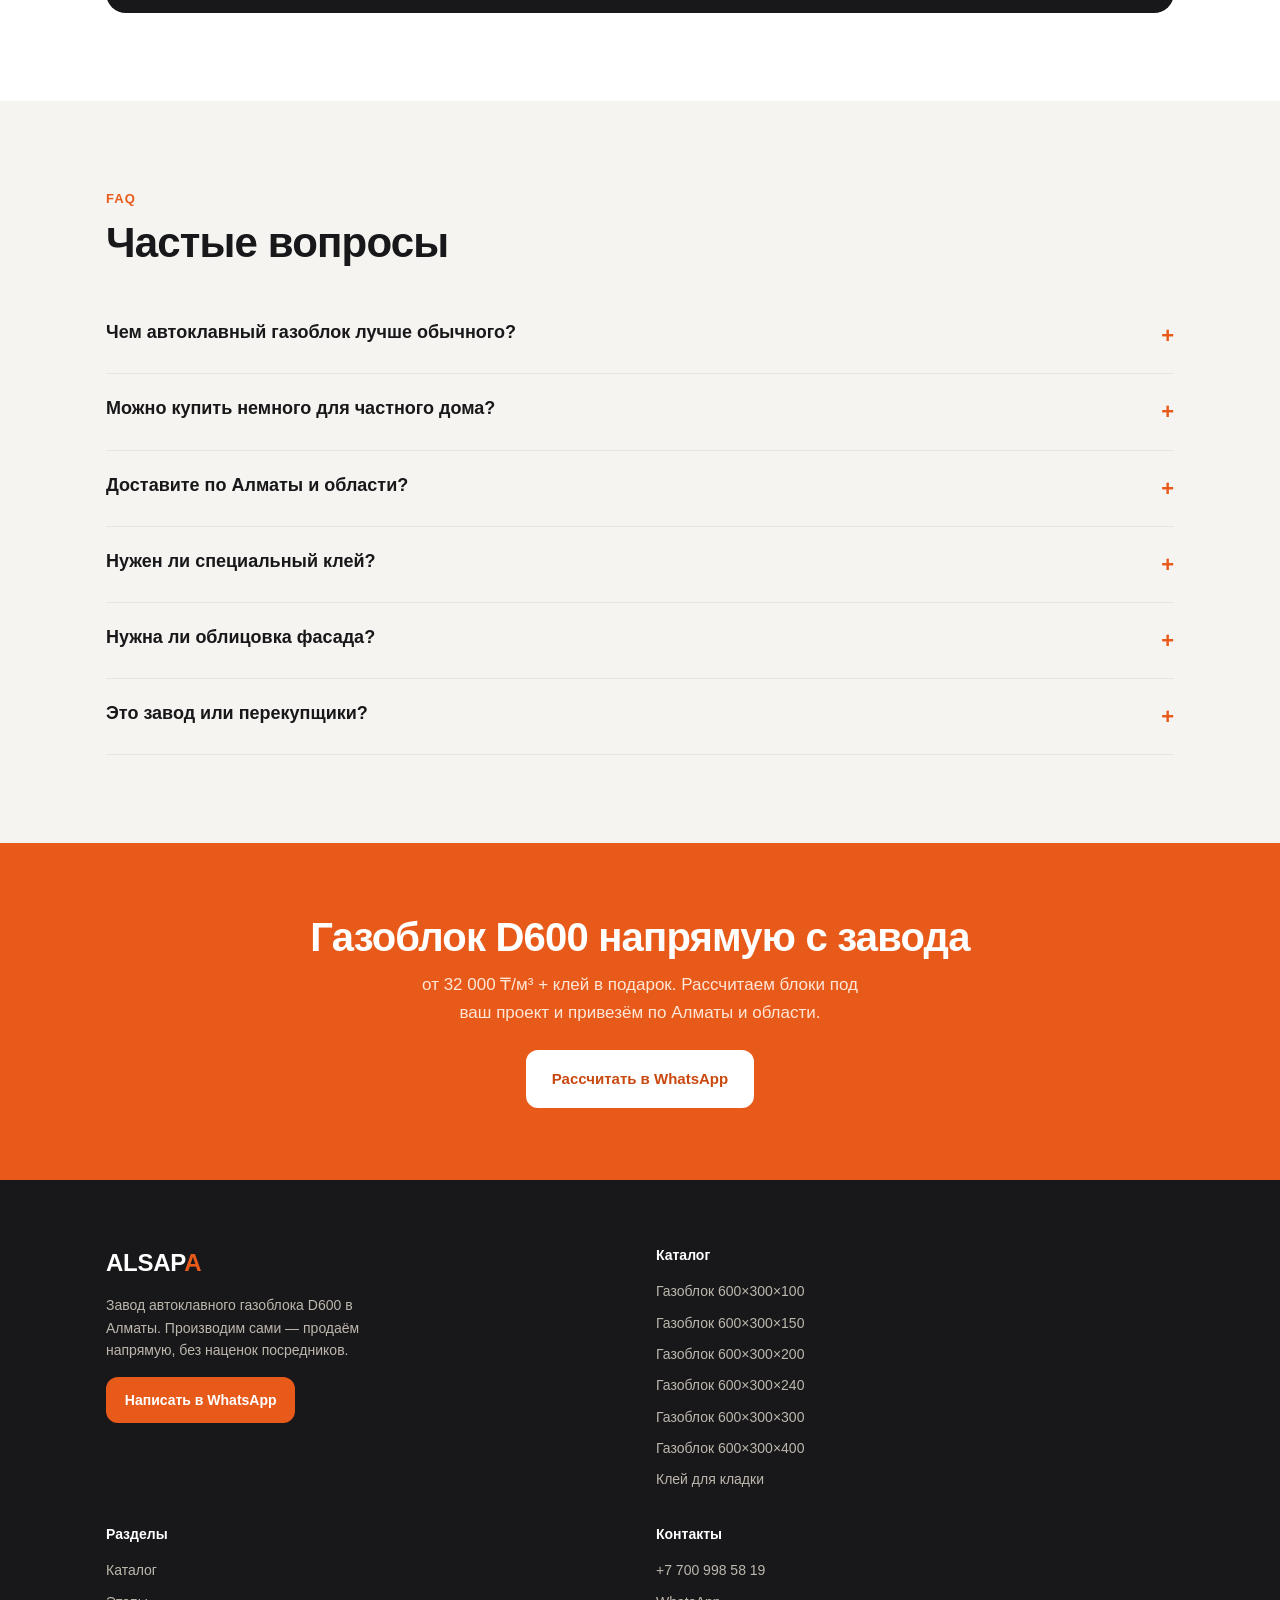
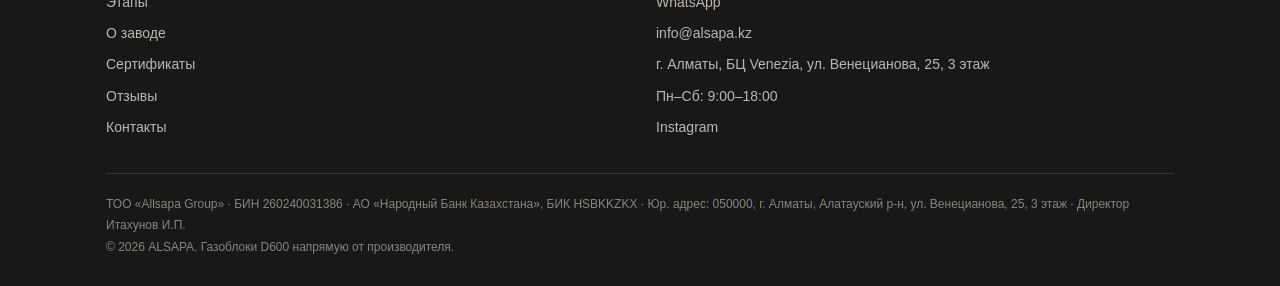
==== commit bad27ff4: "Add files via upload" ====
--- a/index.html
+++ b/index.html
@@ -17,11 +17,11 @@
 <section class="hero"><div class="wrap hin">
 <span class="eyebrow"><i class="ti ti-bolt"></i> Отгрузка со склада · гарантия по сертификату</span>
 <h1>Газоблок D600 для тёплого и прочного дома — <em>напрямую с завода</em></h1>
-<p class="lead">Ровная геометрия с завода: кладка быстрее, клея меньше. Производим сами — цена без наценок посредников. От 32 000 ₸/м³, клей в подарок.</p>
+<p class="lead">Ровная геометрия с завода: кладка быстрее, клея меньше. Производим сами — цена без наценок посредников. От 32 000 ₸/м³, клей в подарок.</p><div class="htag">от 32 000 ₸ <span>/ м³ · клей в подарок</span></div>
 <div class="cta-row"><a class="btn" href="#calc">Рассчитать блоки на дом</a><a class="btn lite" href="https://wa.me/77009985819?text=%D0%97%D0%B4%D1%80%D0%B0%D0%B2%D1%81%D1%82%D0%B2%D1%83%D0%B9%D1%82%D0%B5%21%20%D0%9D%D1%83%D0%B6%D0%BD%D0%B0%20%D0%BA%D0%BE%D0%BD%D1%81%D1%83%D0%BB%D1%8C%D1%82%D0%B0%D1%86%D0%B8%D1%8F%20%D0%BF%D0%BE%20%D0%B3%D0%B0%D0%B7%D0%BE%D0%B1%D0%BB%D0%BE%D0%BA%D0%B0%D0%BC.">Бесплатная консультация</a></div>
 <div class="badges">
 <div class="bdg"><i class="ti ti-award"></i><span><b>D600</b>марка прочности</span></div>
-<div class="bdg"><i class="ti ti-building-warehouse"></i><span><b>20 000 м³</b>на складе</span></div>
+<div class="bdg"><i class="ti ti-building-warehouse"></i><span><b><span class="cnt" data-count="20000">20 000</span> м³</b>на складе</span></div>
 <div class="bdg"><i class="ti ti-truck-delivery"></i><span><b>Алматы и область</b>доставка</span></div>
 </div></div></section>
 <style>
@@ -88,7 +88,7 @@
 <div class="lead-txt"><p>ALSAPA — завод в Алматы с современным автоматизированным производством автоклавного газоблока D600. Продукцию выбирают крупные застройщики: BI Group, Bazis-A, Sensata Group.</p>
 <p>Мы продаём только то, что произвели сами. Поэтому цена — <b>без наценок посредников</b>, а геометрия и марка прочности под контролем на каждой партии.</p></div>
 <div style="margin-top:20px"><a class="btn ghost" href="o-zavode.html">Подробнее о заводе</a></div></div>
-<div class="fig"><img src="https://alsapa.kz/wp-content/uploads/2026/05/IMG_5793-1024x570.jpg" alt="Завод газоблоков ALSAPA"><div class="tick"><b>84 000</b>блоков в наличии</div></div>
+<div class="fig"><img src="https://alsapa.kz/wp-content/uploads/2026/05/IMG_5793-1024x570.jpg" alt="Завод газоблоков ALSAPA"><div class="tick"><b><span class="cnt" data-count="84000">84 000</span></b>блоков в наличии</div></div>
 </div></div></section>
 
 <section class="blk"><div class="wrap"><div class="shead"><span class="kick">Преимущества</span><h2>Что вы получаете с блоком D600</h2></div>
@@ -122,7 +122,7 @@
 <section class="blk alt"><div class="wrap"><div class="shead"><span class="kick">Партнёры</span><h2>С нами строят BI Group, Bazis-A, Sensata</h2></div>
 <div class="parts"><div class="pl"><img src="https://alsapa.kz/wp-content/uploads/2026/05/New_Logo_BI_Group-1.png" alt="Партнёр ALSAPA" loading="lazy"></div><div class="pl"><img src="https://alsapa.kz/wp-content/uploads/2026/05/logo_v2-1-300x76.png" alt="Партнёр ALSAPA" loading="lazy"></div><div class="pl"><img src="https://alsapa.kz/wp-content/uploads/2026/05/i-1-300x153.png" alt="Партнёр ALSAPA" loading="lazy"></div><div class="pl"><img src="https://alsapa.kz/wp-content/uploads/2026/05/integra-800x600-1-e1779631743684-300x133.jpg" alt="Партнёр ALSAPA" loading="lazy"></div></div></div></section>
 
-<section class="blk" id="reviews"><div class="wrap"><div class="shead"><span class="kick">Отзывы</span><h2>Те, кто уже построил с нами</h2></div>
+<section class="blk" id="reviews"><div class="wrap"><div class="shead"><span class="kick">Отзывы</span><h2>Те, кто уже построил с нами</h2><div class="gis"><span class="gis-b">2ГИС</span> <b>5.0</b> ★★★★★ · <a href="https://2gis.kz/almaty" target="_blank" rel="nofollow">читать отзывы на 2ГИС</a></div></div>
 <div class="revs"><div class="rev"><div class="top"><div class="ava">А</div><div><b>Анна</b><span>Строила дом</span></div></div><div class="stars">★★★★★</div><p>Блоки ровные, без сколов. Доставили в срок, всё прошло без проблем.</p></div><div class="rev"><div class="top"><div class="ava">О</div><div><b>Олжас</b><span>Прораб</span></div></div><div class="stars">★★★★★</div><p>Геометрия точная, кладка быстрая, клея ушло меньше. Цена адекватная.</p></div><div class="rev"><div class="top"><div class="ava">А</div><div><b>Асема</b><span>Закуп для объекта</span></div></div><div class="stars">★★★★★</div><p>Ровные размеры, работать удобно. Стены прочные и тёплые, привезли быстро.</p></div></div></div></section>
 
 <section class="blk"><div class="wrap"><div class="lead-band">
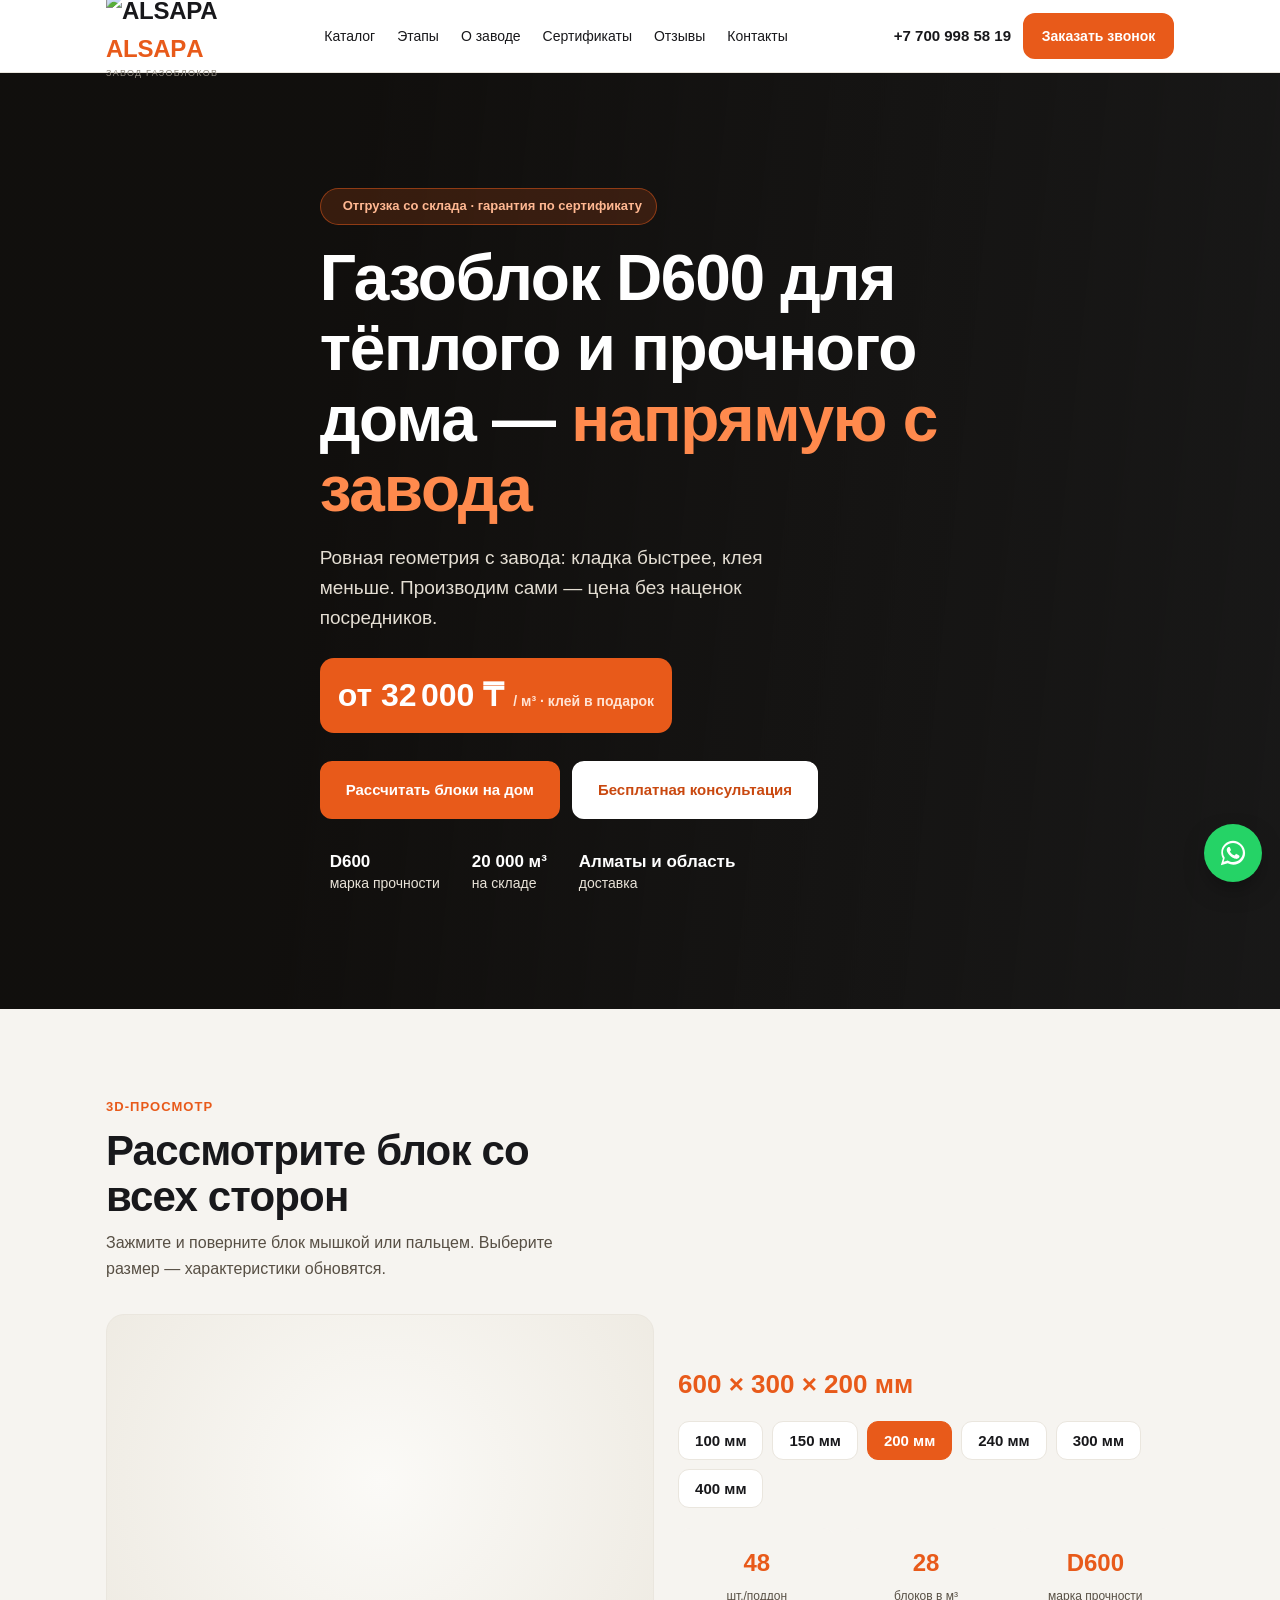
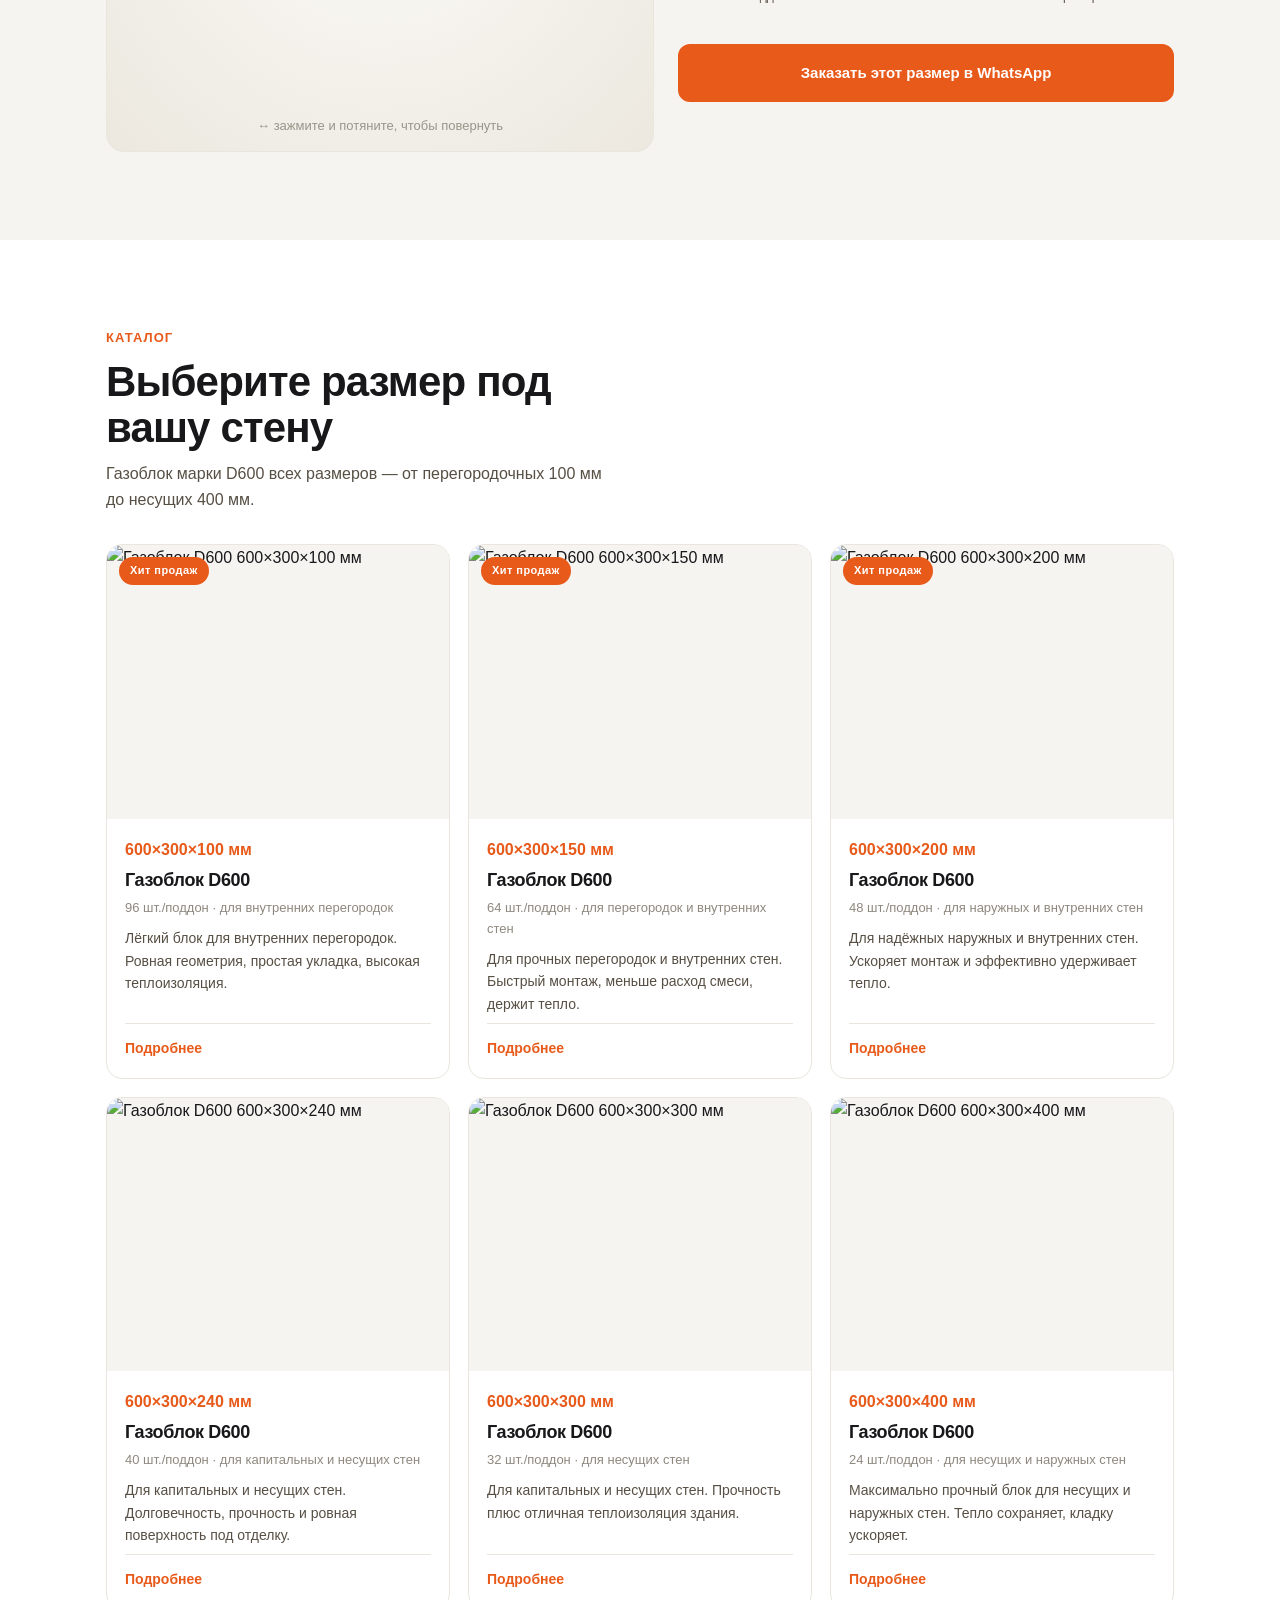
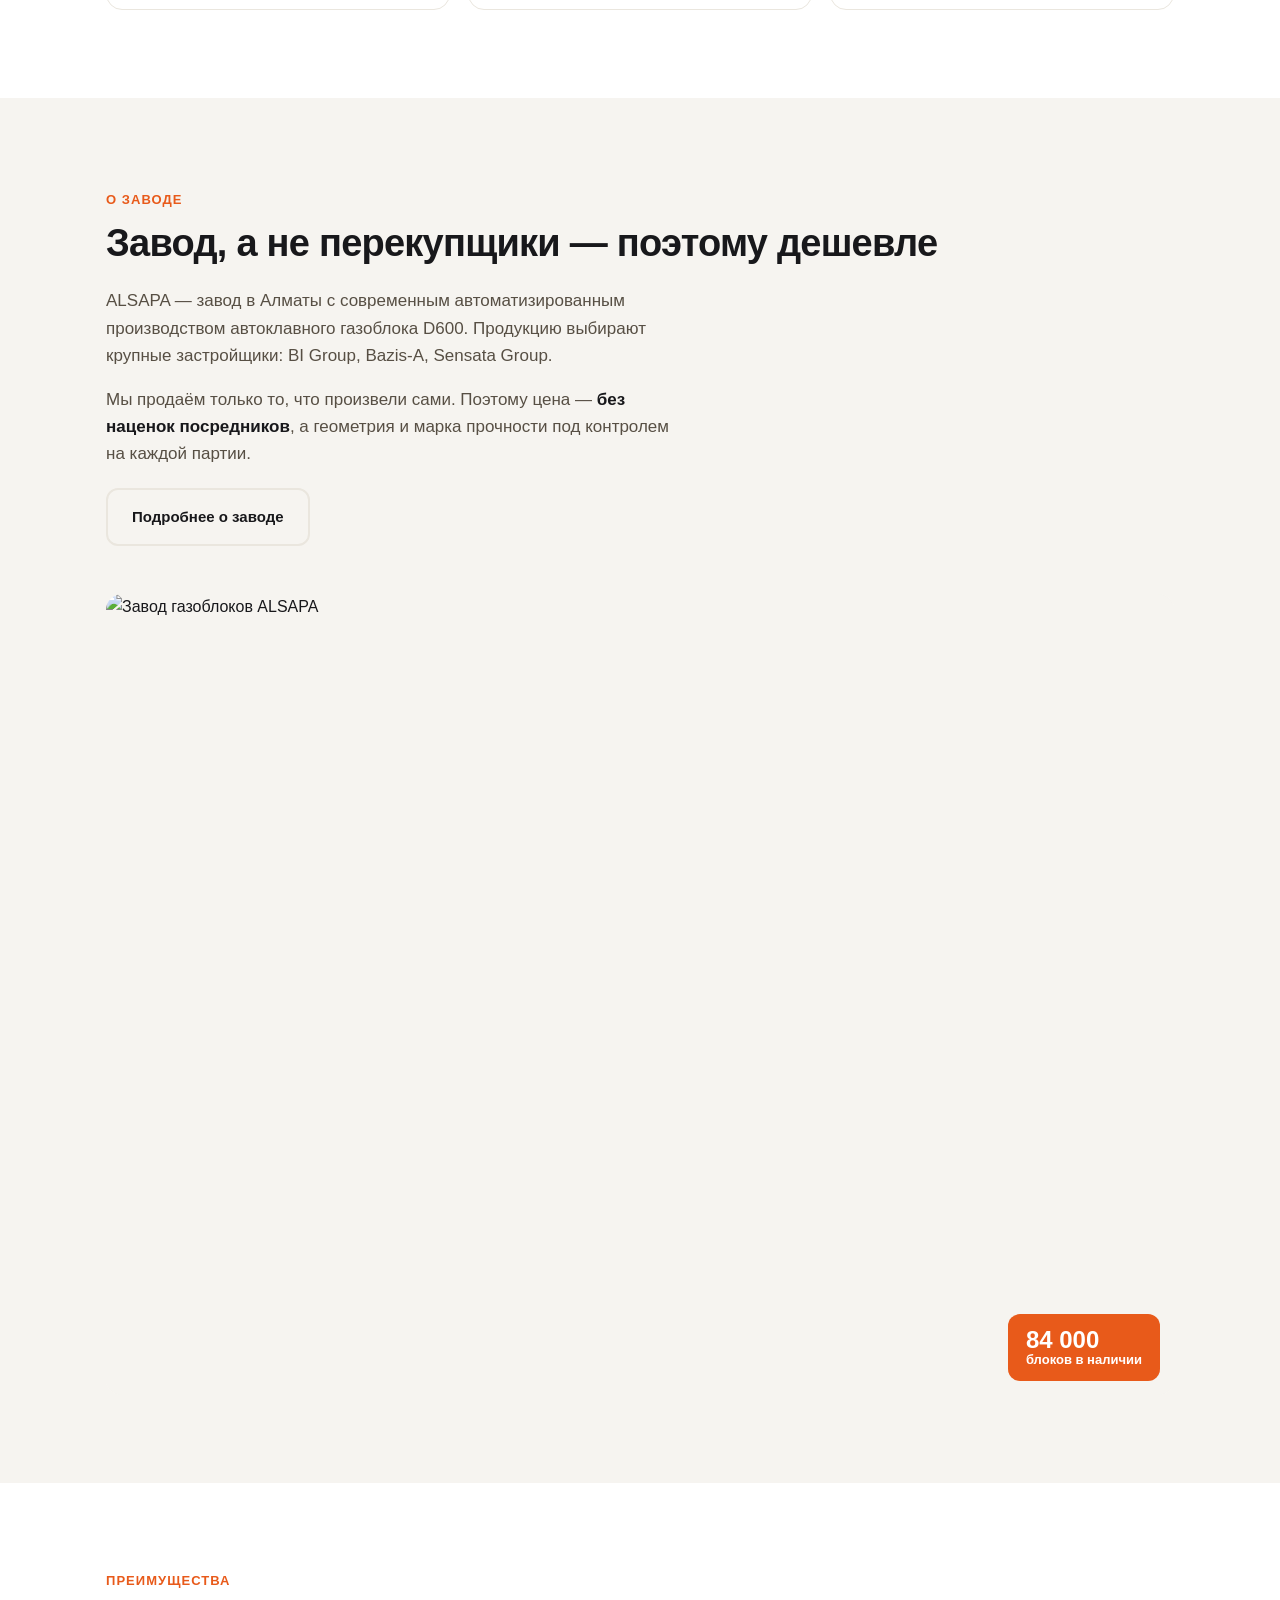
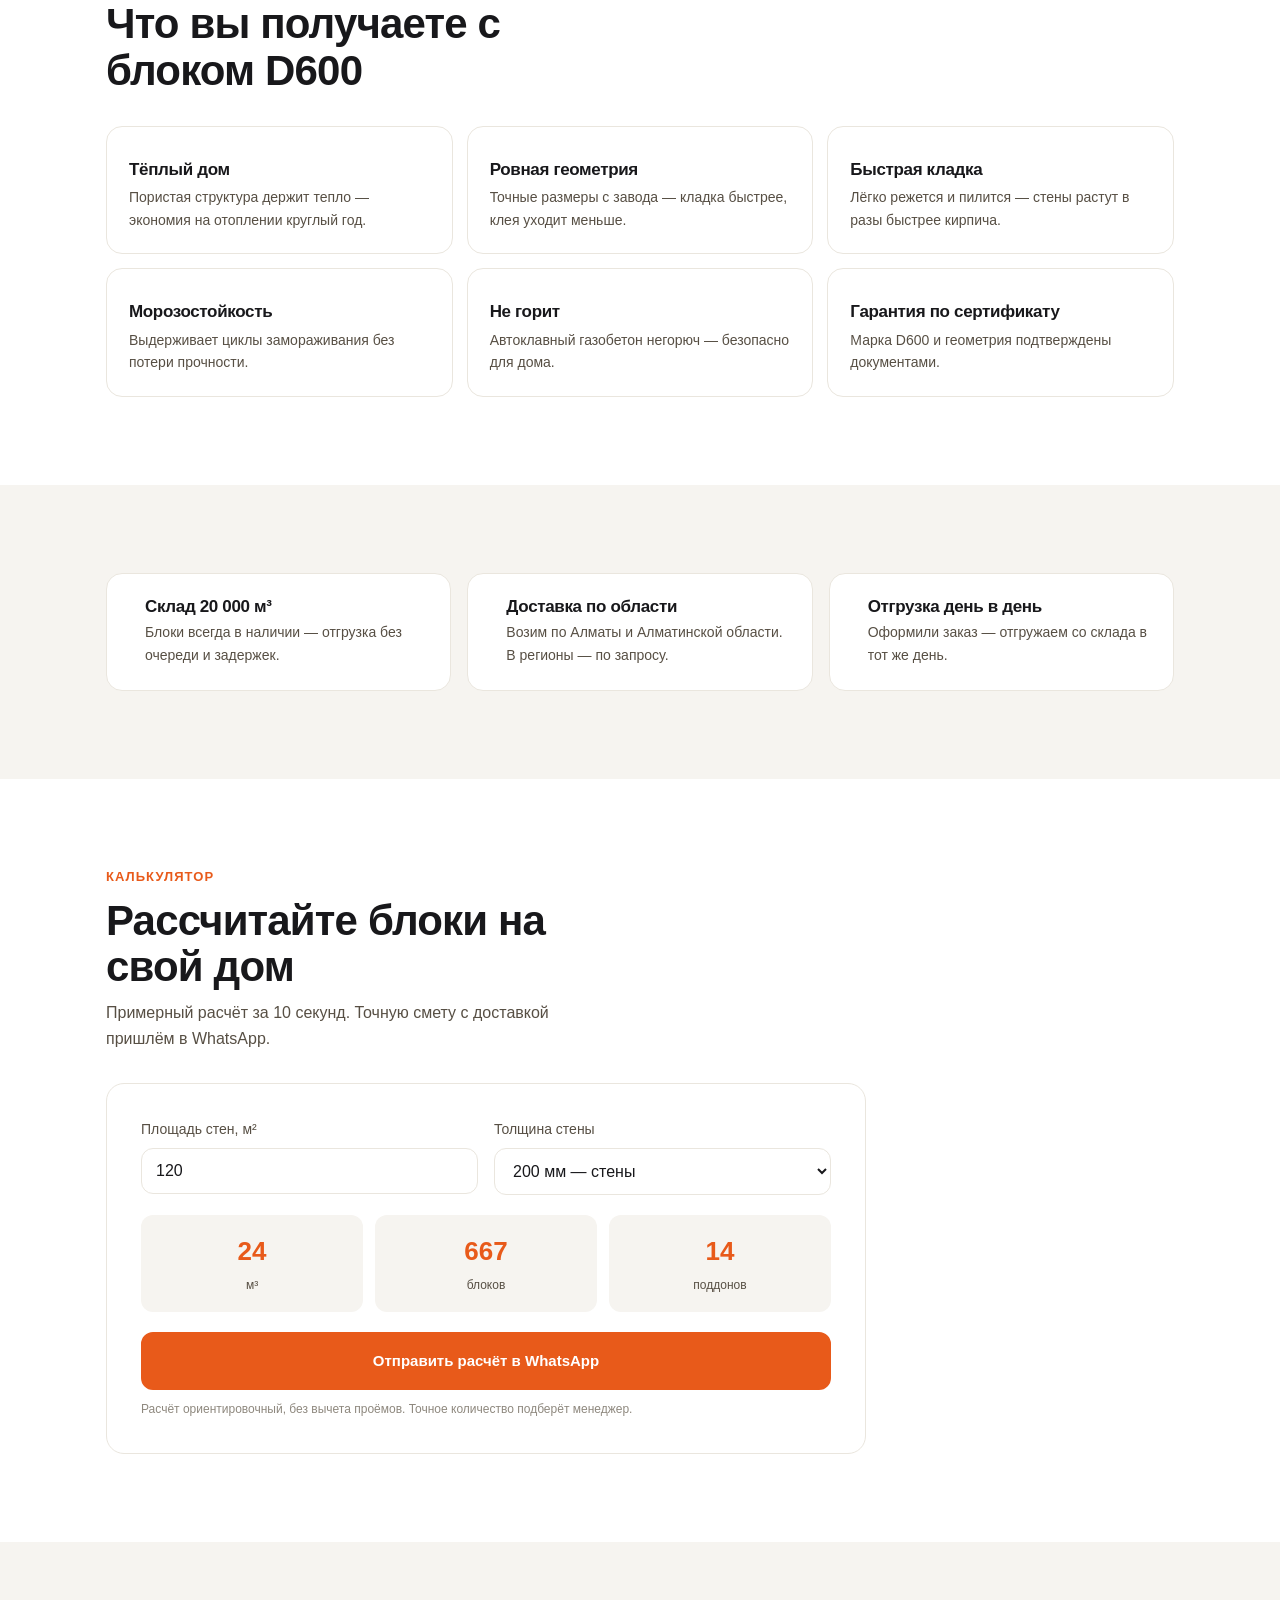
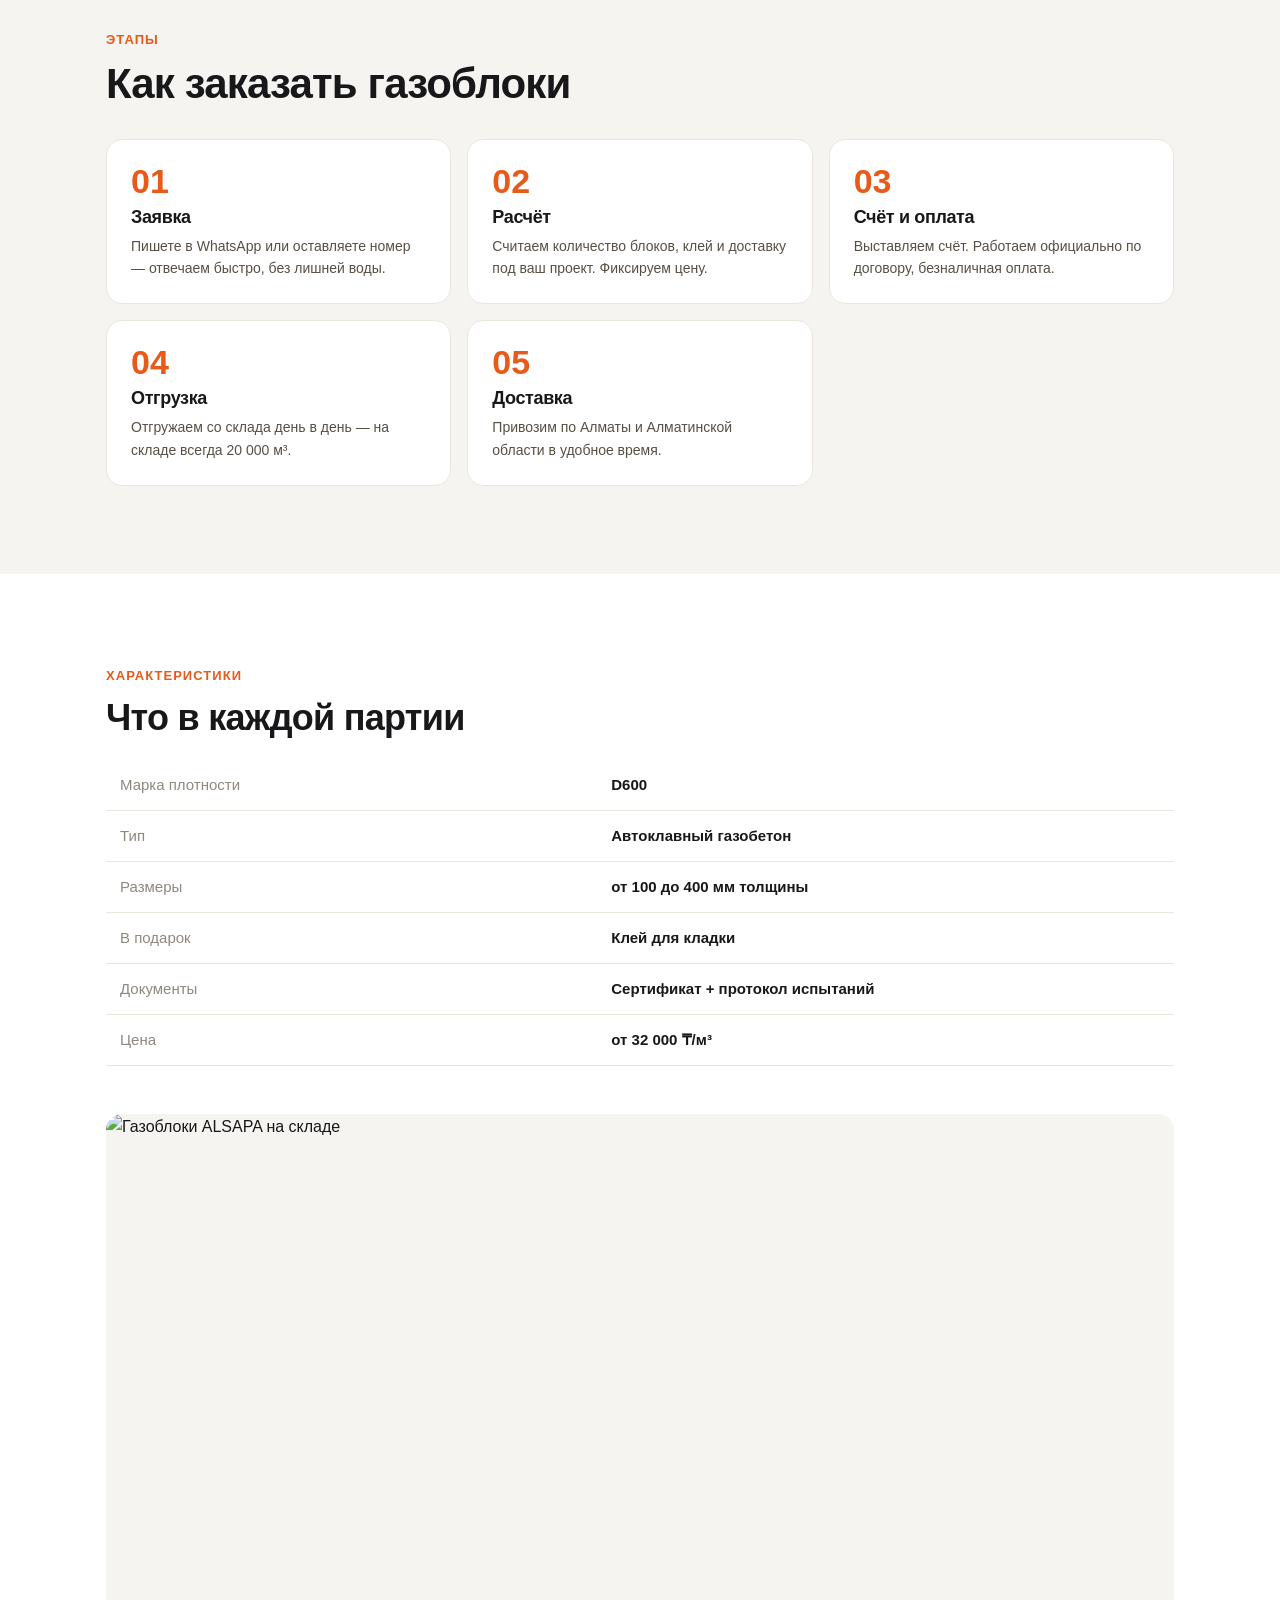
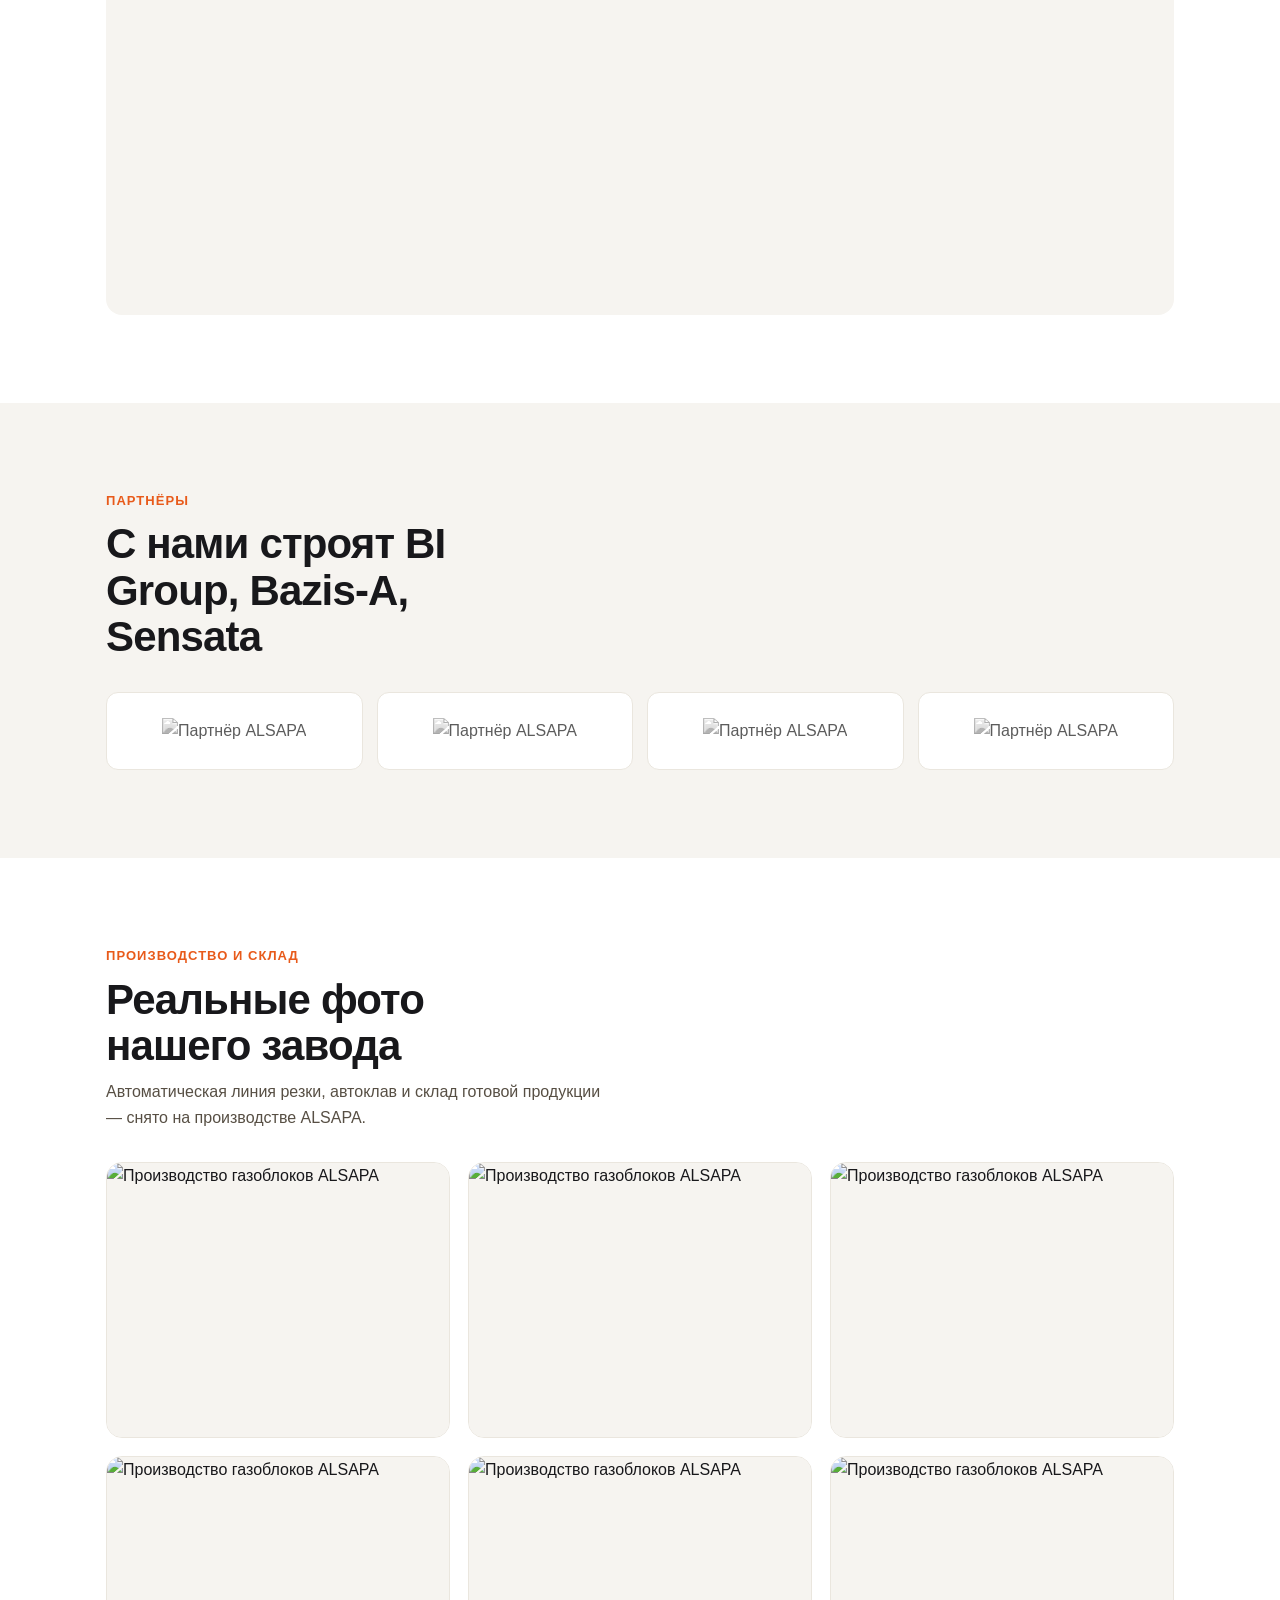
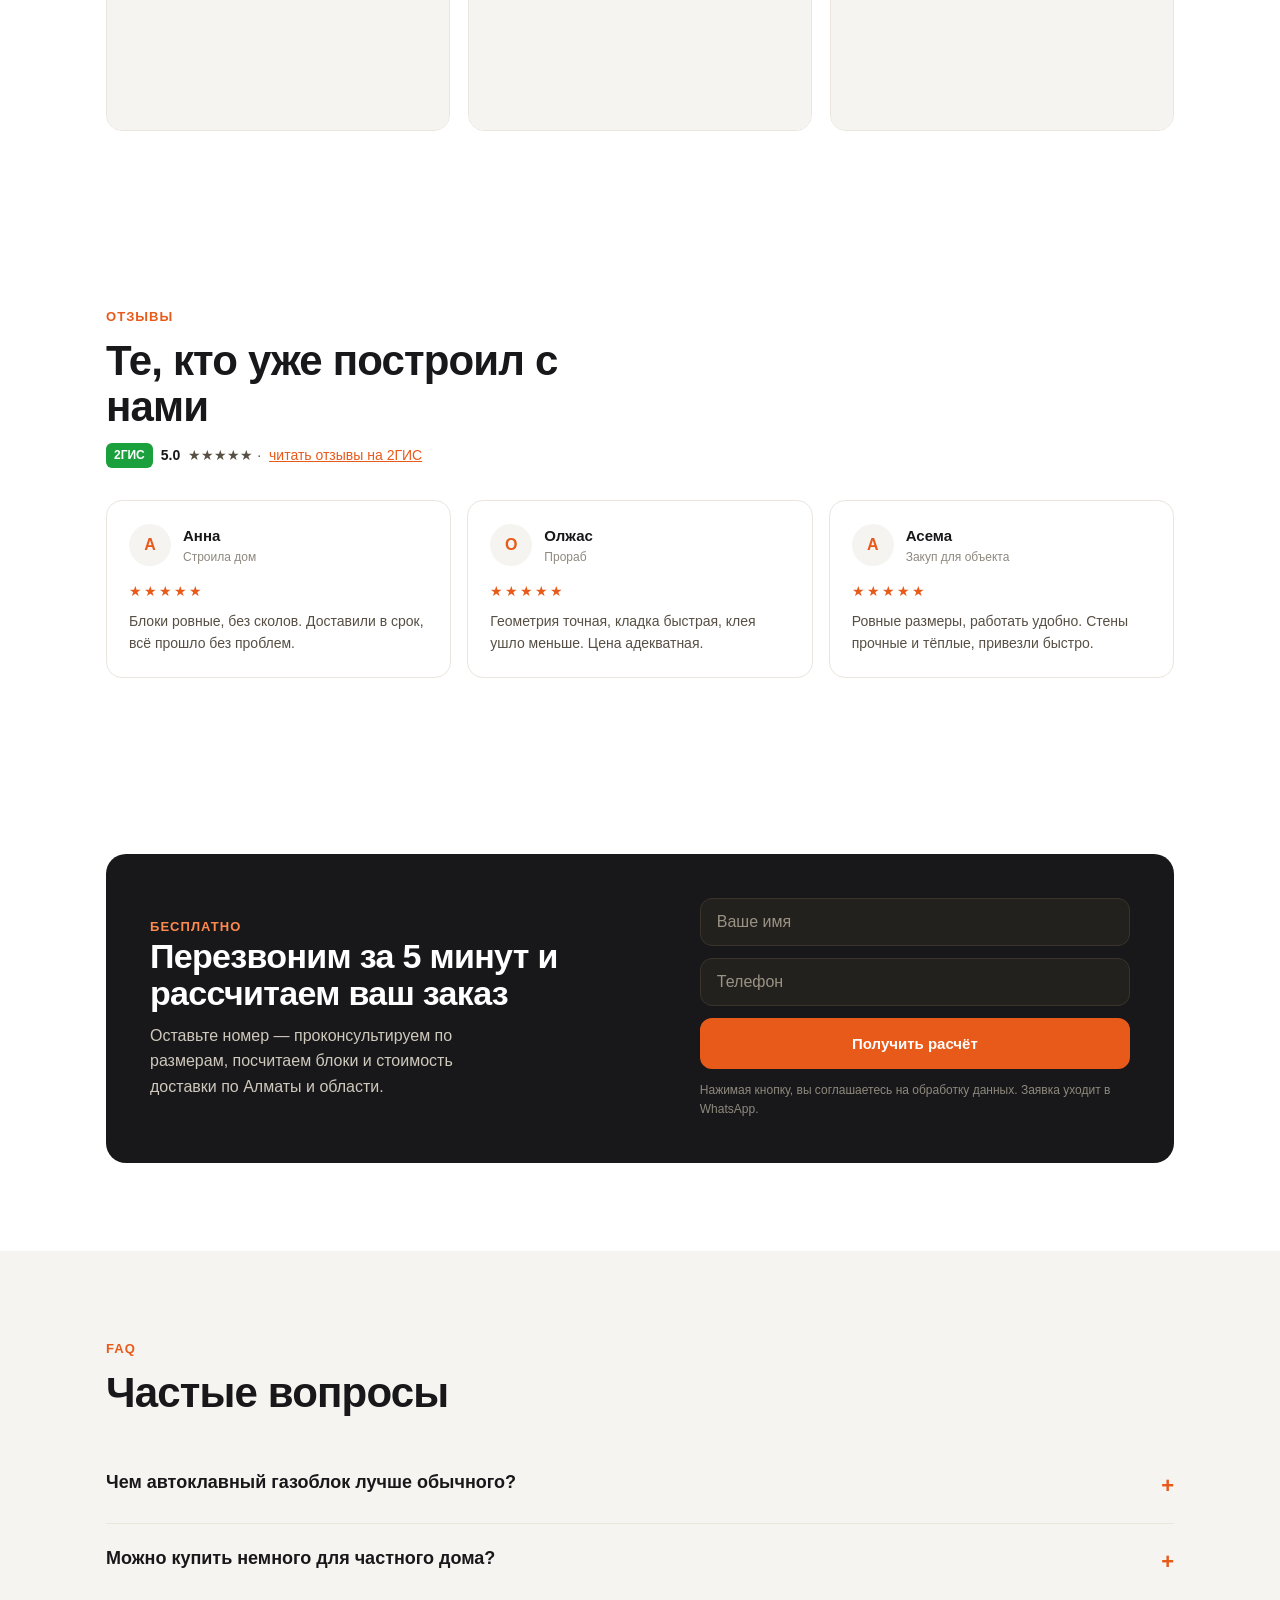
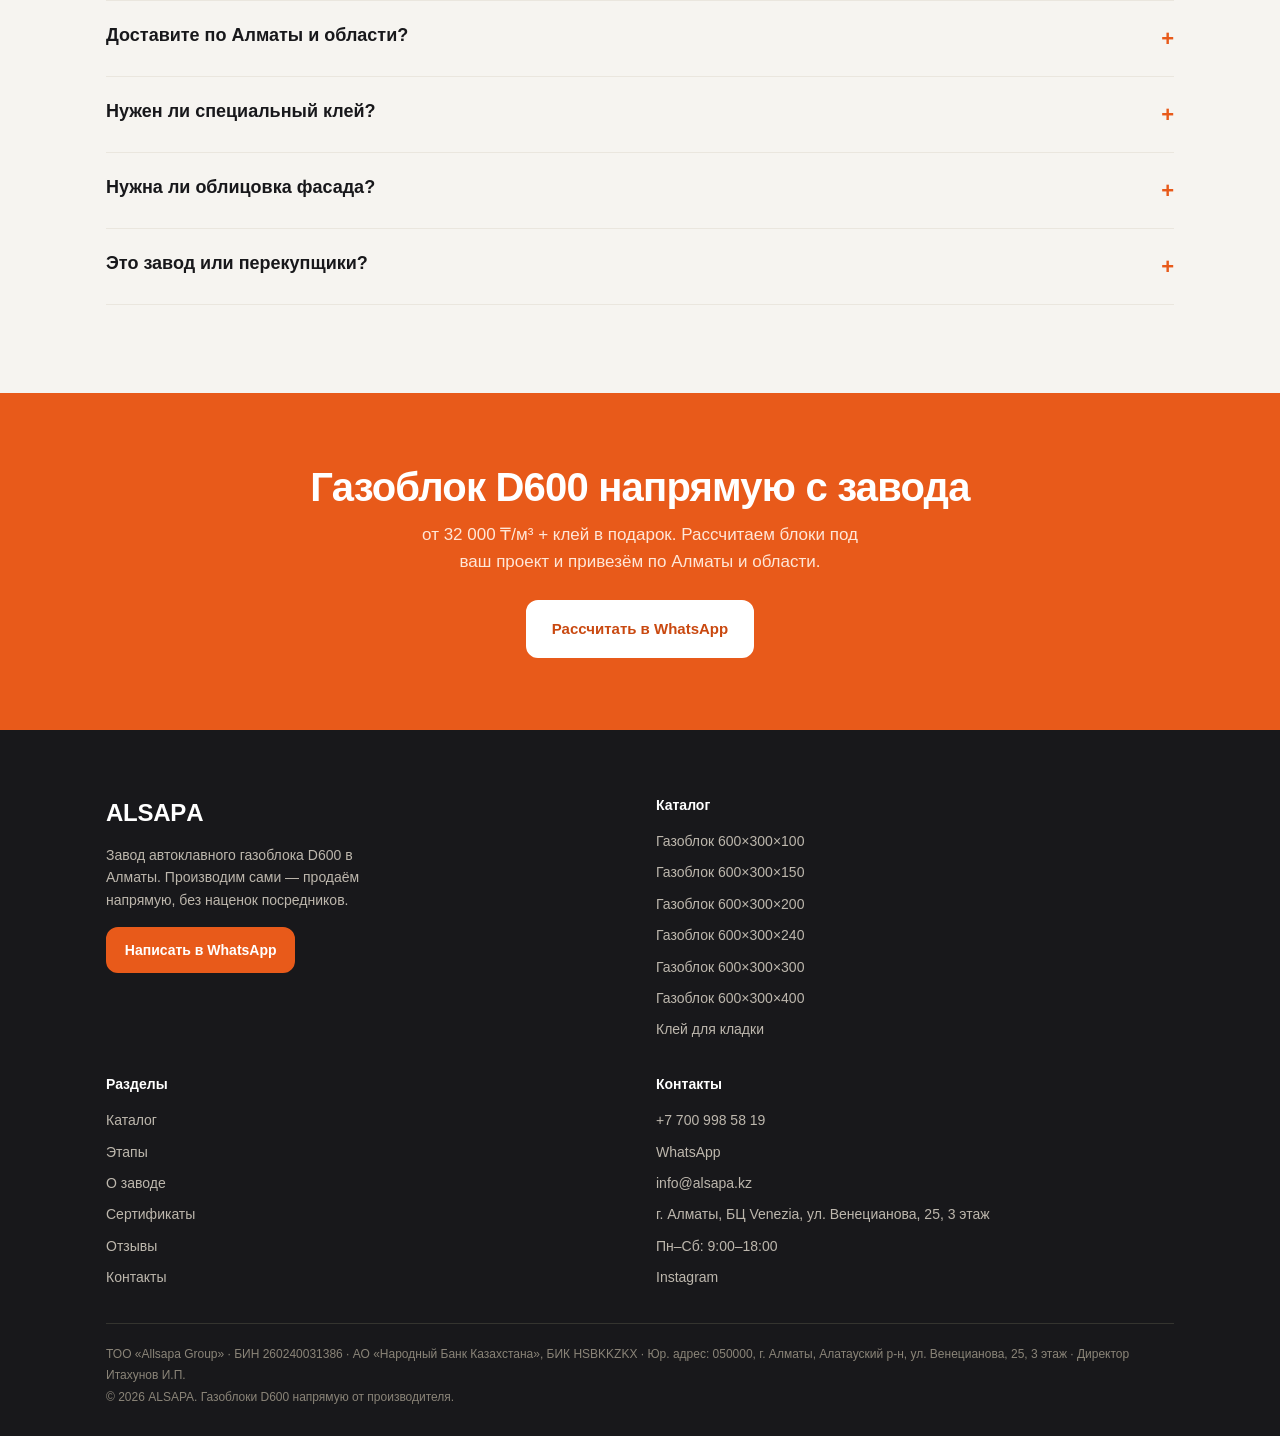
==== commit add92d39: "Add files via upload" ====
--- a/index.html
+++ b/index.html
@@ -1,5 +1,5 @@
 <!doctype html><html lang="ru"><head>
-<meta charset="utf-8"><meta name="viewport" content="width=device-width,initial-scale=1">
+<meta charset="utf-8"><meta name="viewport" content="width=device-width,initial-scale=1"><link rel="icon" type="image/png" href="img/logo-icon.png"><link rel="apple-touch-icon" href="img/logo-icon.png">
 <title>ALSAPA — газоблоки D600 в Алматы от завода | цена за м³, доставка</title><meta name="description" content="Завод автоклавного газоблока ALSAPA в Алматы. Газоблоки D600 всех размеров напрямую от производителя: от 32 000 ₸/м³, клей в подарок, доставка по Алматы и области.">
 <link rel="canonical" href="https://alsapa.kz/index.html">
 <meta property="og:title" content="ALSAPA — газоблоки D600 в Алматы от завода | цена за м³, доставка"><meta property="og:description" content="Завод автоклавного газоблока ALSAPA в Алматы. Газоблоки D600 всех размеров напрямую от производителя: от 32 000 ₸/м³, клей в подарок, доставка по Алматы и области.">
@@ -9,7 +9,7 @@
 <link href="https://cdn.jsdelivr.net/npm/@tabler/icons-webfont@3/dist/tabler-icons.min.css" rel="stylesheet">
 <link rel="stylesheet" href="css/style.css"><script type="application/ld+json">{"@context": "https://schema.org", "@type": "LocalBusiness", "@id": "https://alsapa.kz/#org", "name": "ALSAPA — завод газоблоков", "legalName": "ТОО «Allsapa Group»", "url": "https://alsapa.kz", "telephone": "+77009985819", "email": "info@alsapa.kz", "image": "https://alsapa.kz/wp-content/uploads/2026/05/IMG_5792-1024x574.jpg", "priceRange": "₸₸", "address": {"@type": "PostalAddress", "streetAddress": "ул. Венецианова, 25, БЦ Venezia, 3 этаж", "addressLocality": "Алматы", "addressCountry": "KZ"}, "areaServed": ["Алматы", "Алматинская область"], "sameAs": ["https://www.instagram.com/too.alsapa/"]}</script>
 <script type="application/ld+json">{"@context": "https://schema.org", "@type": "FAQPage", "mainEntity": [{"@type": "Question", "name": "Чем автоклавный газоблок лучше обычного?", "acceptedAnswer": {"@type": "Answer", "text": "Производится под высоким давлением и температурой: выше прочность, точнее геометрия, светлый цвет, минимальная усадка. Неавтоклавный дешевле, но серый и «гуляет» по размерам."}}, {"@type": "Question", "name": "Можно купить немного для частного дома?", "acceptedAnswer": {"@type": "Answer", "text": "Да. Отгрузка кратно паллетам, от 1 паллеты. Работаем и с розницей, и с оптом."}}, {"@type": "Question", "name": "Доставите по Алматы и области?", "acceptedAnswer": {"@type": "Answer", "text": "Да, по Алматы и Алматинской области. Отправка в другие регионы — по запросу."}}, {"@type": "Question", "name": "Нужен ли специальный клей?", "acceptedAnswer": {"@type": "Answer", "text": "Рекомендуем клей: тонкий шов 2–3 мм, меньше теплопотерь, выше прочность. Расход ~17 кг/м³."}}, {"@type": "Question", "name": "Нужна ли облицовка фасада?", "acceptedAnswer": {"@type": "Answer", "text": "Да — штукатурка, облицовочный кирпич или вентфасад. Доп. утепление обычно не требуется."}}, {"@type": "Question", "name": "Это завод или перекупщики?", "acceptedAnswer": {"@type": "Answer", "text": "Мы завод. Продаём только то, что произвели сами — поэтому цена без наценок посредников."}}]}</script></head><body><header class="site"><div class="wrap bar">
-<a class="logo" href="index.html">ALSAP<span>A</span><small>завод газоблоков</small></a>
+<a class="logo" href="index.html"><img class="logo-ic" src="img/logo-icon.png" alt="ALSAPA"><span class="logo-tx">ALSAP<b>A</b><small>завод газоблоков</small></span></a>
 <nav class="main"><a href="catalog.html">Каталог</a><a href="index.html#steps">Этапы</a><a href="o-zavode.html">О заводе</a><a href="sertifikaty.html">Сертификаты</a><a href="index.html#reviews">Отзывы</a><a href="kontakty.html">Контакты</a></nav>
 <div class="hcta"><a class="hphone" href="tel:+77009985819">+7 700 998 58 19</a>
 <a class="btn" href="https://wa.me/77009985819?text=%D0%97%D0%B4%D1%80%D0%B0%D0%B2%D1%81%D1%82%D0%B2%D1%83%D0%B9%D1%82%D0%B5%21%20%D0%9D%D1%83%D0%B6%D0%BD%D0%B0%20%D0%BA%D0%BE%D0%BD%D1%81%D1%83%D0%BB%D1%8C%D1%82%D0%B0%D1%86%D0%B8%D1%8F%20%D0%BF%D0%BE%20%D0%B3%D0%B0%D0%B7%D0%BE%D0%B1%D0%BB%D0%BE%D0%BA%D0%B0%D0%BC." style="padding:.7em 1.2em;font-size:14px">Заказать звонок</a>
@@ -17,7 +17,7 @@
 <section class="hero"><div class="wrap hin">
 <span class="eyebrow"><i class="ti ti-bolt"></i> Отгрузка со склада · гарантия по сертификату</span>
 <h1>Газоблок D600 для тёплого и прочного дома — <em>напрямую с завода</em></h1>
-<p class="lead">Ровная геометрия с завода: кладка быстрее, клея меньше. Производим сами — цена без наценок посредников. От 32 000 ₸/м³, клей в подарок.</p><div class="htag">от 32 000 ₸ <span>/ м³ · клей в подарок</span></div>
+<p class="lead">Ровная геометрия с завода: кладка быстрее, клея меньше. Производим сами — цена без наценок посредников.</p><div class="htag">от 32 000 ₸ <span>/ м³ · клей в подарок</span></div>
 <div class="cta-row"><a class="btn" href="#calc">Рассчитать блоки на дом</a><a class="btn lite" href="https://wa.me/77009985819?text=%D0%97%D0%B4%D1%80%D0%B0%D0%B2%D1%81%D1%82%D0%B2%D1%83%D0%B9%D1%82%D0%B5%21%20%D0%9D%D1%83%D0%B6%D0%BD%D0%B0%20%D0%BA%D0%BE%D0%BD%D1%81%D1%83%D0%BB%D1%8C%D1%82%D0%B0%D1%86%D0%B8%D1%8F%20%D0%BF%D0%BE%20%D0%B3%D0%B0%D0%B7%D0%BE%D0%B1%D0%BB%D0%BE%D0%BA%D0%B0%D0%BC.">Бесплатная консультация</a></div>
 <div class="badges">
 <div class="bdg"><i class="ti ti-award"></i><span><b>D600</b>марка прочности</span></div>
@@ -88,7 +88,7 @@
 <div class="lead-txt"><p>ALSAPA — завод в Алматы с современным автоматизированным производством автоклавного газоблока D600. Продукцию выбирают крупные застройщики: BI Group, Bazis-A, Sensata Group.</p>
 <p>Мы продаём только то, что произвели сами. Поэтому цена — <b>без наценок посредников</b>, а геометрия и марка прочности под контролем на каждой партии.</p></div>
 <div style="margin-top:20px"><a class="btn ghost" href="o-zavode.html">Подробнее о заводе</a></div></div>
-<div class="fig"><img src="https://alsapa.kz/wp-content/uploads/2026/05/IMG_5793-1024x570.jpg" alt="Завод газоблоков ALSAPA"><div class="tick"><b><span class="cnt" data-count="84000">84 000</span></b>блоков в наличии</div></div>
+<div class="fig"><img src="img/about.jpg" alt="Завод газоблоков ALSAPA"><div class="tick"><b><span class="cnt" data-count="84000">84 000</span></b>блоков в наличии</div></div>
 </div></div></section>
 
 <section class="blk"><div class="wrap"><div class="shead"><span class="kick">Преимущества</span><h2>Что вы получаете с блоком D600</h2></div>
@@ -117,12 +117,12 @@
 <table class="spec"><tr><th>Марка плотности</th><td>D600</td></tr><tr><th>Тип</th><td>Автоклавный газобетон</td></tr>
 <tr><th>Размеры</th><td>от 100 до 400 мм толщины</td></tr><tr><th>В подарок</th><td>Клей для кладки</td></tr>
 <tr><th>Документы</th><td>Сертификат + протокол испытаний</td></tr><tr><th>Цена</th><td>от 32 000 ₸/м³</td></tr></table></div>
-<div class="fig"><img src="https://alsapa.kz/wp-content/uploads/2026/05/IMG_5790-1024x576.jpg" alt="Газоблоки ALSAPA на складе"></div></div></div></section>
+<div class="fig"><img src="img/spec.jpg" alt="Газоблоки ALSAPA на складе"></div></div></div></section>
 
 <section class="blk alt"><div class="wrap"><div class="shead"><span class="kick">Партнёры</span><h2>С нами строят BI Group, Bazis-A, Sensata</h2></div>
 <div class="parts"><div class="pl"><img src="https://alsapa.kz/wp-content/uploads/2026/05/New_Logo_BI_Group-1.png" alt="Партнёр ALSAPA" loading="lazy"></div><div class="pl"><img src="https://alsapa.kz/wp-content/uploads/2026/05/logo_v2-1-300x76.png" alt="Партнёр ALSAPA" loading="lazy"></div><div class="pl"><img src="https://alsapa.kz/wp-content/uploads/2026/05/i-1-300x153.png" alt="Партнёр ALSAPA" loading="lazy"></div><div class="pl"><img src="https://alsapa.kz/wp-content/uploads/2026/05/integra-800x600-1-e1779631743684-300x133.jpg" alt="Партнёр ALSAPA" loading="lazy"></div></div></div></section>
 
-<section class="blk" id="reviews"><div class="wrap"><div class="shead"><span class="kick">Отзывы</span><h2>Те, кто уже построил с нами</h2><div class="gis"><span class="gis-b">2ГИС</span> <b>5.0</b> ★★★★★ · <a href="https://2gis.kz/almaty" target="_blank" rel="nofollow">читать отзывы на 2ГИС</a></div></div>
+<section class="blk" id="proizvodstvo"><div class="wrap"><div class="shead"><span class="kick">Производство и склад</span><h2>Реальные фото нашего завода</h2><p>Автоматическая линия резки, автоклав и склад готовой продукции — снято на производстве ALSAPA.</p></div><div class="cards"><div class="card"><div class="ph"><img src="img/g1.jpg" alt="Производство газоблоков ALSAPA" loading="lazy"></div></div><div class="card"><div class="ph"><img src="img/g2.jpg" alt="Производство газоблоков ALSAPA" loading="lazy"></div></div><div class="card"><div class="ph"><img src="img/g3.jpg" alt="Производство газоблоков ALSAPA" loading="lazy"></div></div><div class="card"><div class="ph"><img src="img/g4.jpg" alt="Производство газоблоков ALSAPA" loading="lazy"></div></div><div class="card"><div class="ph"><img src="img/g5.jpg" alt="Производство газоблоков ALSAPA" loading="lazy"></div></div><div class="card"><div class="ph"><img src="img/g6.jpg" alt="Производство газоблоков ALSAPA" loading="lazy"></div></div></div></div></section><section class="blk" id="reviews"><div class="wrap"><div class="shead"><span class="kick">Отзывы</span><h2>Те, кто уже построил с нами</h2><div class="gis"><span class="gis-b">2ГИС</span> <b>5.0</b> ★★★★★ · <a href="https://2gis.kz/almaty" target="_blank" rel="nofollow">читать отзывы на 2ГИС</a></div></div>
 <div class="revs"><div class="rev"><div class="top"><div class="ava">А</div><div><b>Анна</b><span>Строила дом</span></div></div><div class="stars">★★★★★</div><p>Блоки ровные, без сколов. Доставили в срок, всё прошло без проблем.</p></div><div class="rev"><div class="top"><div class="ava">О</div><div><b>Олжас</b><span>Прораб</span></div></div><div class="stars">★★★★★</div><p>Геометрия точная, кладка быстрая, клея ушло меньше. Цена адекватная.</p></div><div class="rev"><div class="top"><div class="ava">А</div><div><b>Асема</b><span>Закуп для объекта</span></div></div><div class="stars">★★★★★</div><p>Ровные размеры, работать удобно. Стены прочные и тёплые, привезли быстро.</p></div></div></div></section>
 
 <section class="blk"><div class="wrap"><div class="lead-band">
@@ -139,7 +139,7 @@
 <section class="band"><div class="wrap"><h2>Газоблок D600 напрямую с завода</h2>
 <p>от 32 000 ₸/м³ + клей в подарок. Рассчитаем блоки под ваш проект и привезём по Алматы и области.</p>
 <a class="btn lite" href="https://wa.me/77009985819?text=%D0%97%D0%B4%D1%80%D0%B0%D0%B2%D1%81%D1%82%D0%B2%D1%83%D0%B9%D1%82%D0%B5%21%20%D0%A0%D0%B0%D1%81%D1%81%D1%87%D0%B8%D1%82%D0%B0%D0%B9%D1%82%D0%B5%20%D0%B3%D0%B0%D0%B7%D0%BE%D0%B1%D0%BB%D0%BE%D0%BA%D0%B8%20%D0%BF%D0%BE%D0%B4%20%D0%BC%D0%BE%D0%B9%20%D0%BF%D1%80%D0%BE%D0%B5%D0%BA%D1%82.">Рассчитать в WhatsApp</a></div></section><footer class="site"><div class="wrap"><div class="fgrid">
-<div><a class="logo" href="index.html">ALSAP<span>A</span></a>
+<div><a class="logo" href="index.html">ALSAP<b>A</b></a>
 <p style="margin-top:12px;max-width:34ch;color:#bdb7ad">Завод автоклавного газоблока D600 в Алматы. Производим сами — продаём напрямую, без наценок посредников.</p>
 <div style="margin-top:16px"><a class="btn" href="https://wa.me/77009985819?text=%D0%97%D0%B4%D1%80%D0%B0%D0%B2%D1%81%D1%82%D0%B2%D1%83%D0%B9%D1%82%D0%B5%21" style="padding:.7em 1.2em;font-size:14px">Написать в WhatsApp</a></div></div>
 <div><h4>Каталог</h4><div class="flist"><a href="gazoblok-100.html">Газоблок 600×300×100</a><a href="gazoblok-150.html">Газоблок 600×300×150</a><a href="gazoblok-200.html">Газоблок 600×300×200</a><a href="gazoblok-240.html">Газоблок 600×300×240</a><a href="gazoblok-300.html">Газоблок 600×300×300</a><a href="gazoblok-400.html">Газоблок 600×300×400</a><a href="kley.html">Клей для кладки</a></div></div>
--- a/css/style.css
+++ b/css/style.css
@@ -154,3 +154,34 @@
 @media(min-width:760px){.lead-band{grid-template-columns:1.1fr .9fr}}
 @media(max-width:920px){.cards,.adv,.steps,.revs,.trow{grid-template-columns:repeat(2,1fr)}.split{grid-template-columns:1fr}.fgrid{grid-template-columns:1fr 1fr}}
 @media(max-width:680px){nav.main,.hphone{display:none}.burger{display:flex}nav.main.open{display:flex;position:absolute;top:72px;left:0;right:0;flex-direction:column;background:#fff;padding:16px var(--gut);gap:12px;border-bottom:1px solid var(--line)}.cards,.adv,.steps,.revs,.trow,.calc .row,.calc .out{grid-template-columns:1fr}.fgrid{grid-template-columns:1fr}}
+
+/* ===== v2 polish pass ===== */
+.hero{min-height:86vh;display:flex;align-items:center}
+.hero::before{background-image:linear-gradient(96deg,rgba(16,14,12,.93) 26%,rgba(16,14,12,.6) 56%,rgba(16,14,12,.18) 100%),url('https://alsapa.kz/wp-content/uploads/2026/05/IMG_5792-1024x574.jpg')}
+.hin{padding-block:clamp(56px,9vw,120px)}
+.hero h1{font-size:clamp(32px,6.4vw,64px)}
+.htag{display:inline-flex;align-items:baseline;gap:10px;background:var(--orange);color:#fff;padding:12px 18px;border-radius:14px;margin-top:24px;font-family:var(--fh);font-weight:800;font-size:clamp(22px,4vw,32px)}
+.htag span{font-size:14px;font-weight:600;color:#ffe3d4}
+.card .ph{overflow:hidden}
+.card .ph img{transition:transform .5s ease}
+.card:hover .ph img{transform:scale(1.06)}
+.card .clink i{transition:transform .2s}
+.card:hover .clink i{transform:translateX(5px)}
+.js .reveal{opacity:0;transform:translateY(26px);transition:opacity .7s ease,transform .7s ease}
+.js .reveal.in{opacity:1;transform:none}
+@media(prefers-reduced-motion:reduce){.js .reveal{opacity:1!important;transform:none!important;transition:none}}
+.cnt{font-variant-numeric:tabular-nums}
+.gis{display:flex;align-items:center;gap:8px;margin-top:12px;font-size:14px;color:var(--ink2);flex-wrap:wrap}
+.gis-b{background:#1BA03E;color:#fff;font-family:var(--fh);font-weight:700;font-size:12px;padding:3px 8px;border-radius:6px}
+.gis b{font-family:var(--fh);color:var(--ink)}
+.gis a{color:var(--orange);text-decoration:underline}
+.mbar{display:none}
+@media(max-width:680px){
+ .mbar{display:grid;grid-template-columns:repeat(3,1fr);position:fixed;left:0;right:0;bottom:0;z-index:70;background:#fff;border-top:1px solid var(--line);box-shadow:0 -6px 20px -10px rgba(0,0,0,.25)}
+ .mbar a{display:flex;flex-direction:column;align-items:center;gap:3px;padding:9px 4px;font-family:var(--fh);font-weight:600;font-size:11px;color:var(--ink)}
+ .mbar a i{font-size:20px;color:var(--orange)}
+ .mbar a.wa i{color:#25D366}
+ .mbar a+a{border-left:1px solid var(--line)}
+ body{padding-bottom:62px}
+ .wapp{bottom:74px}
+}
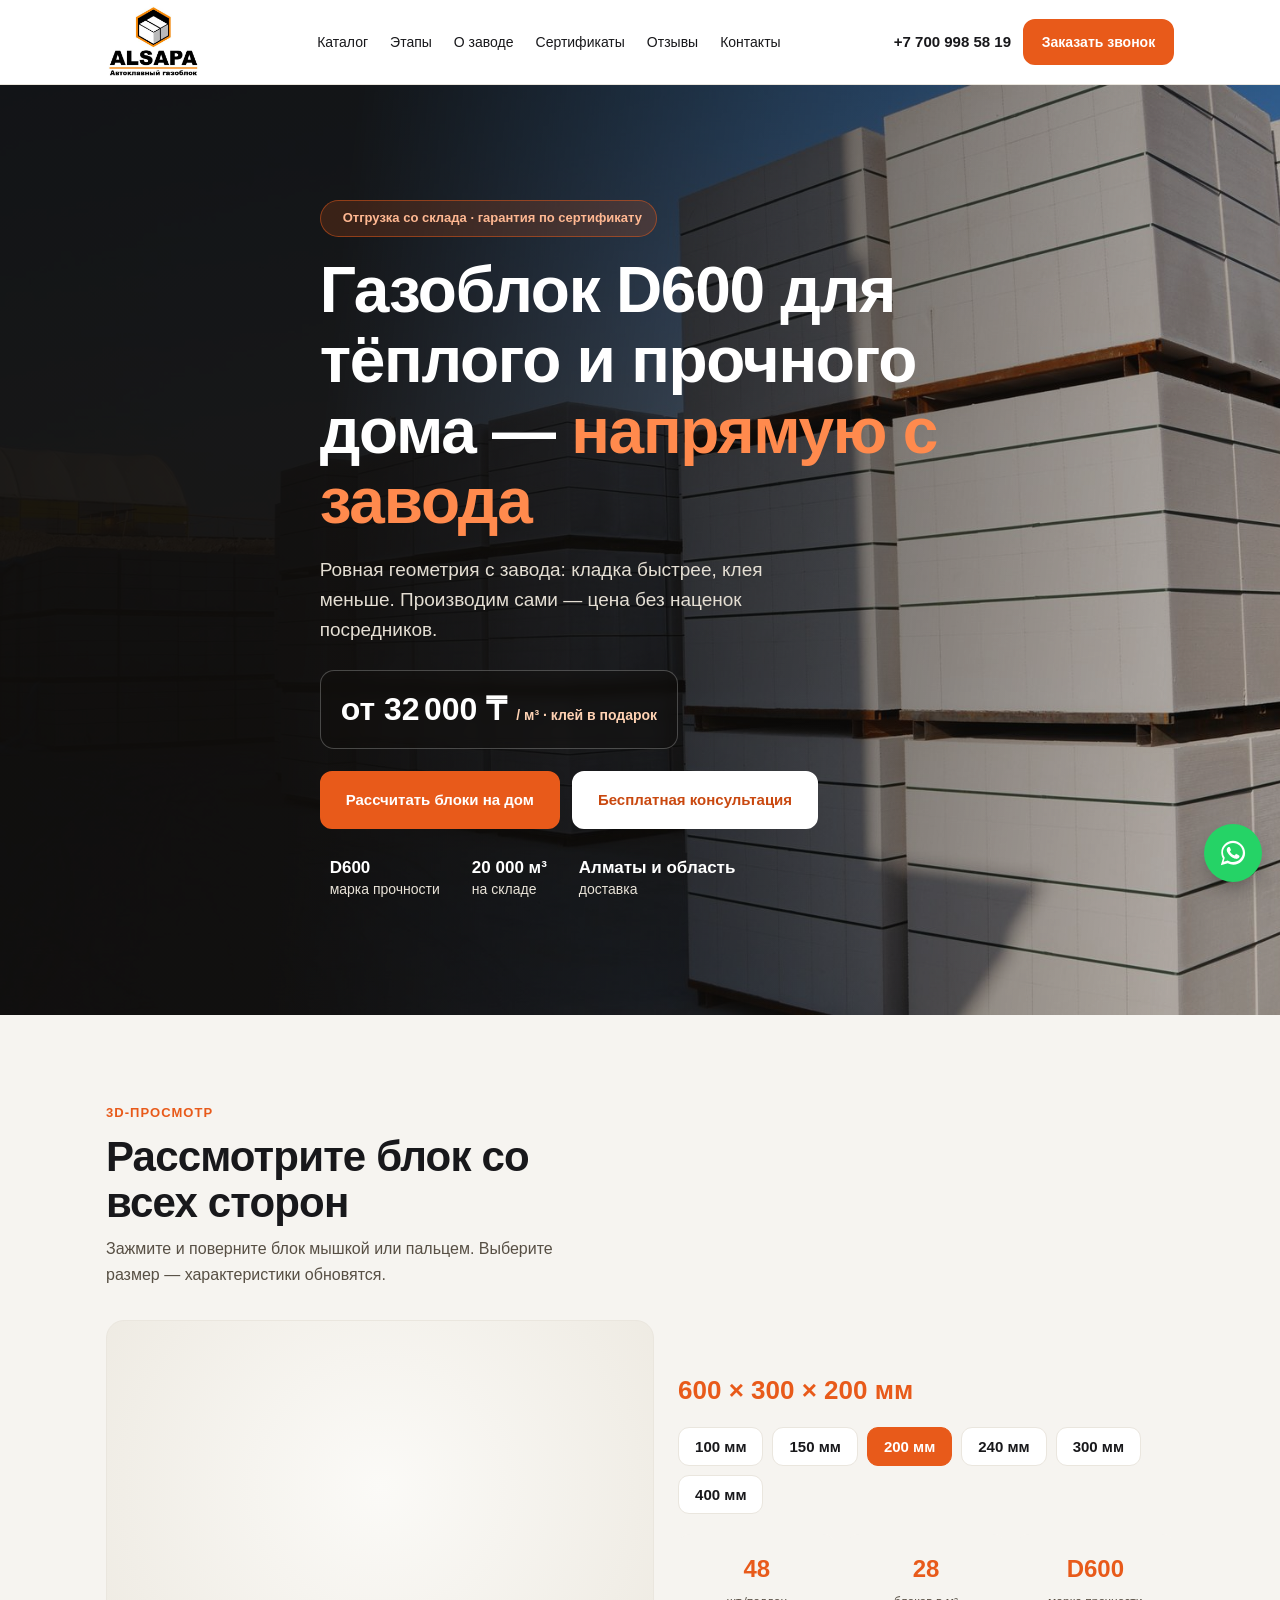
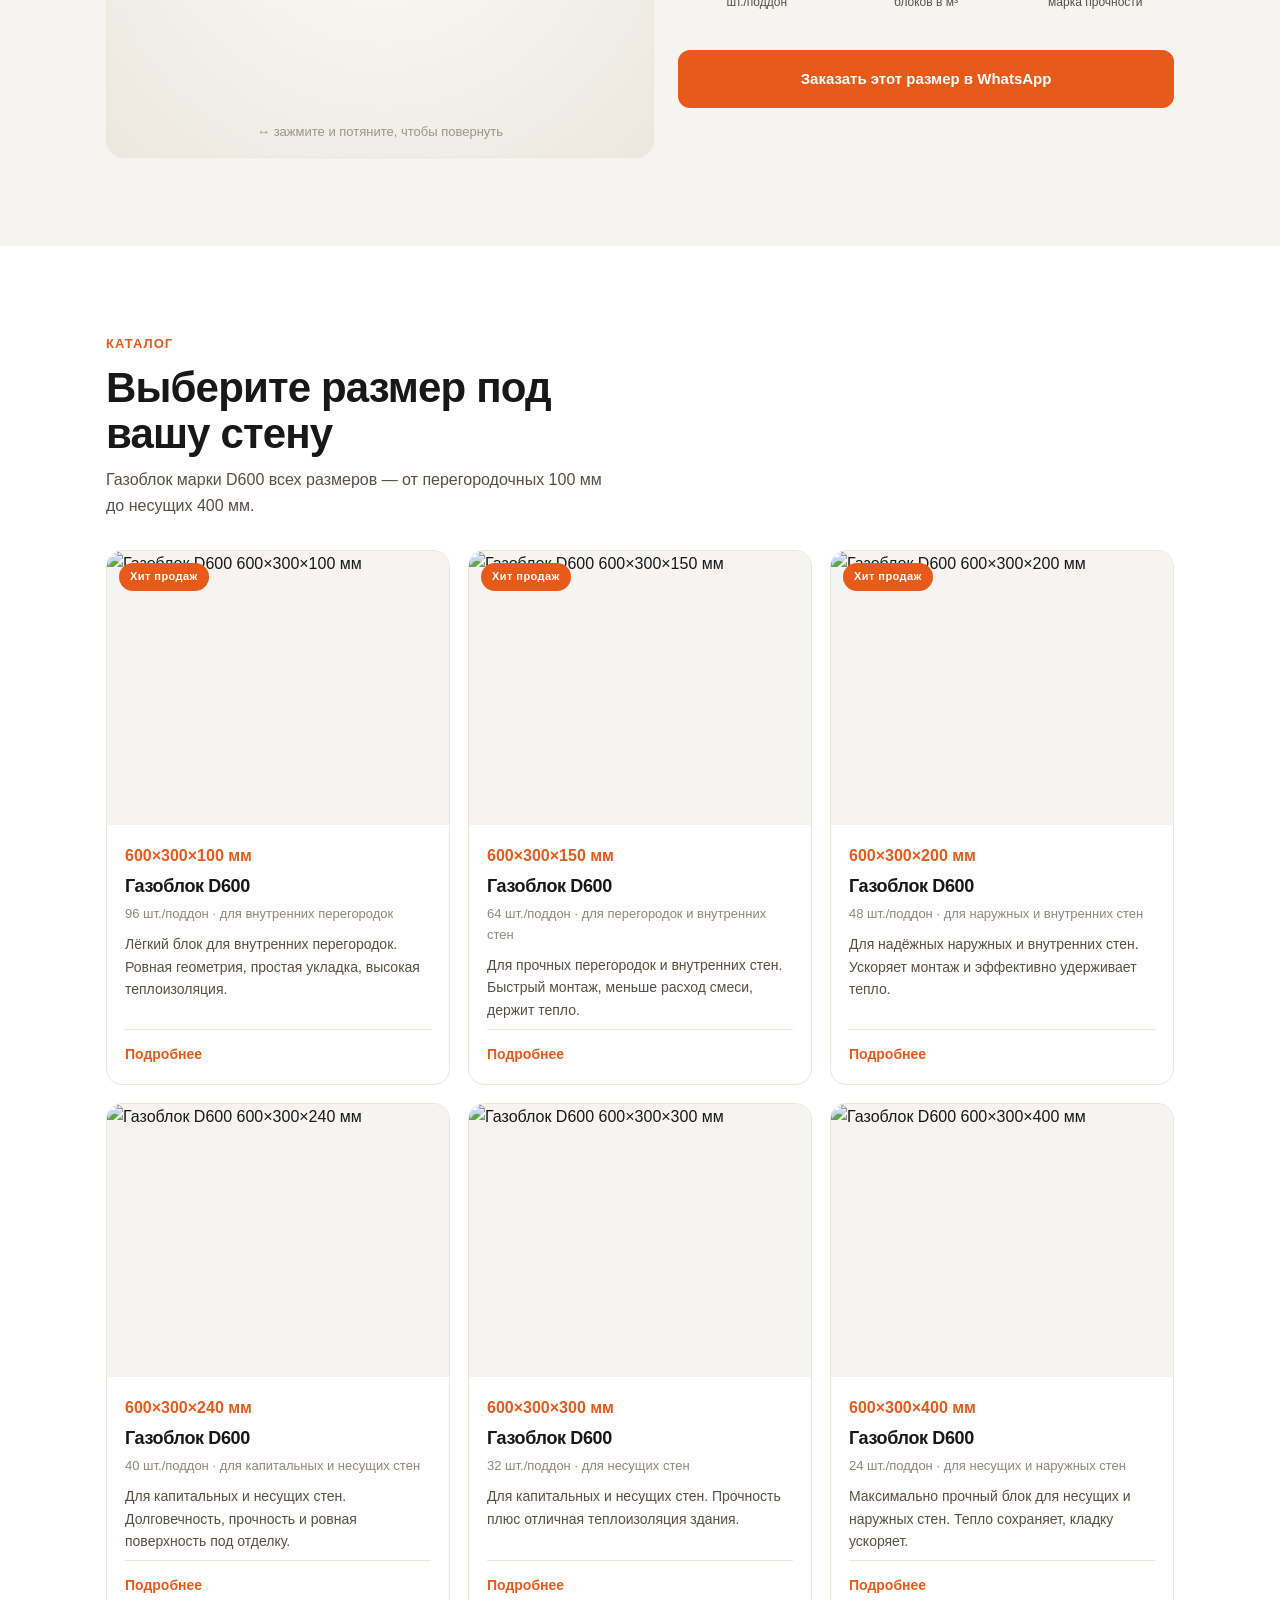
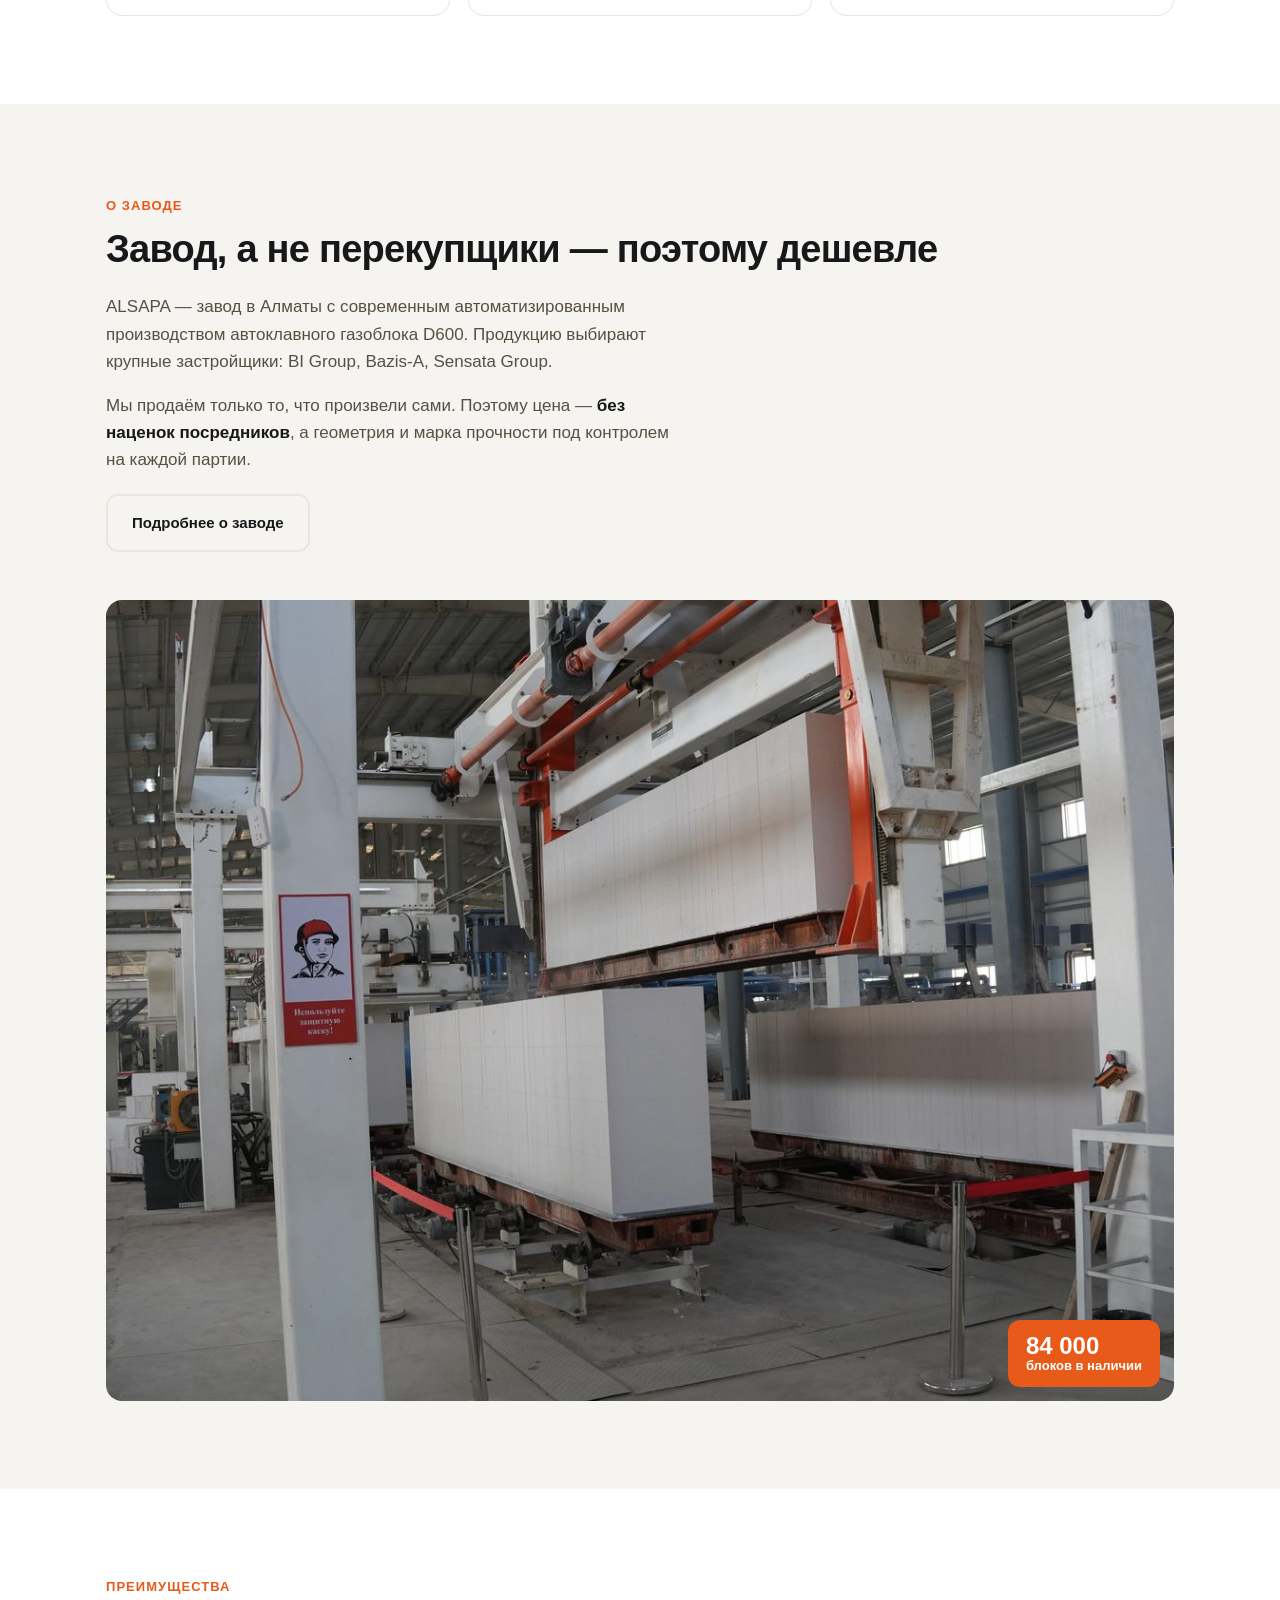
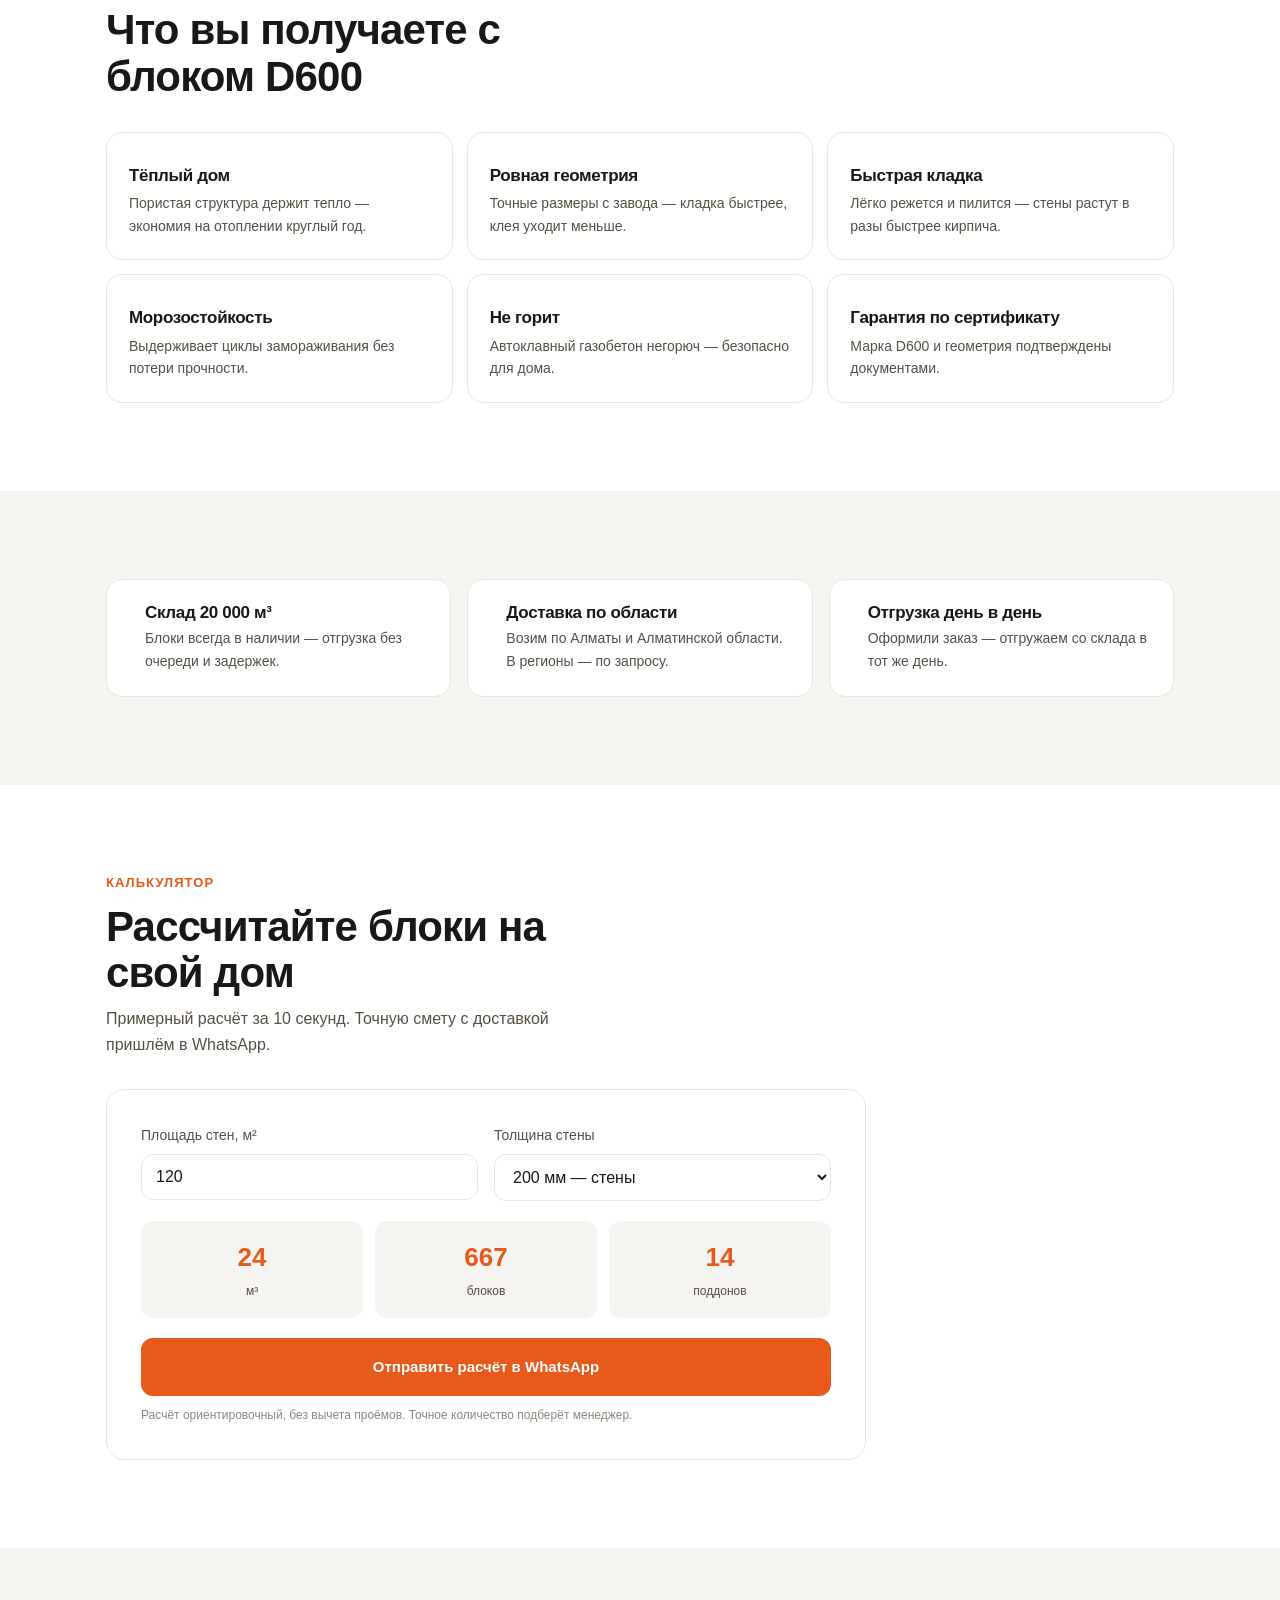
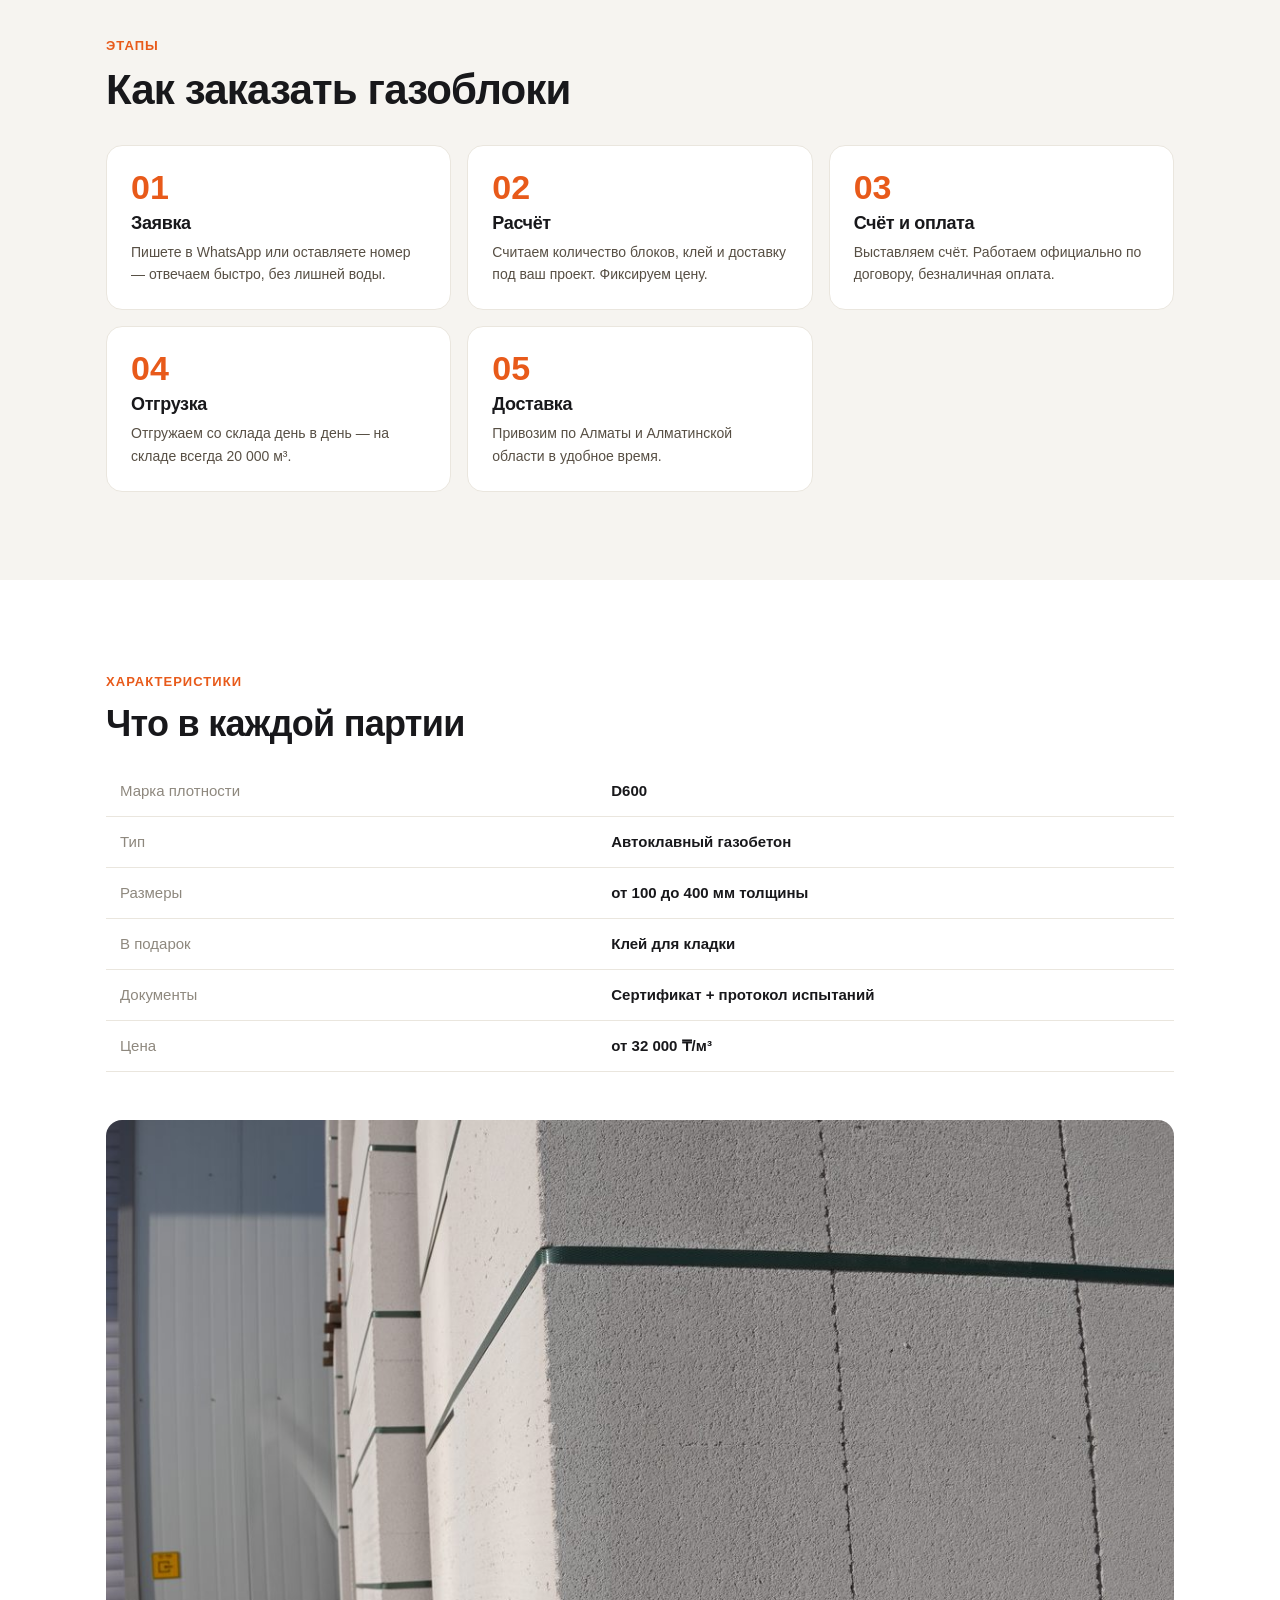
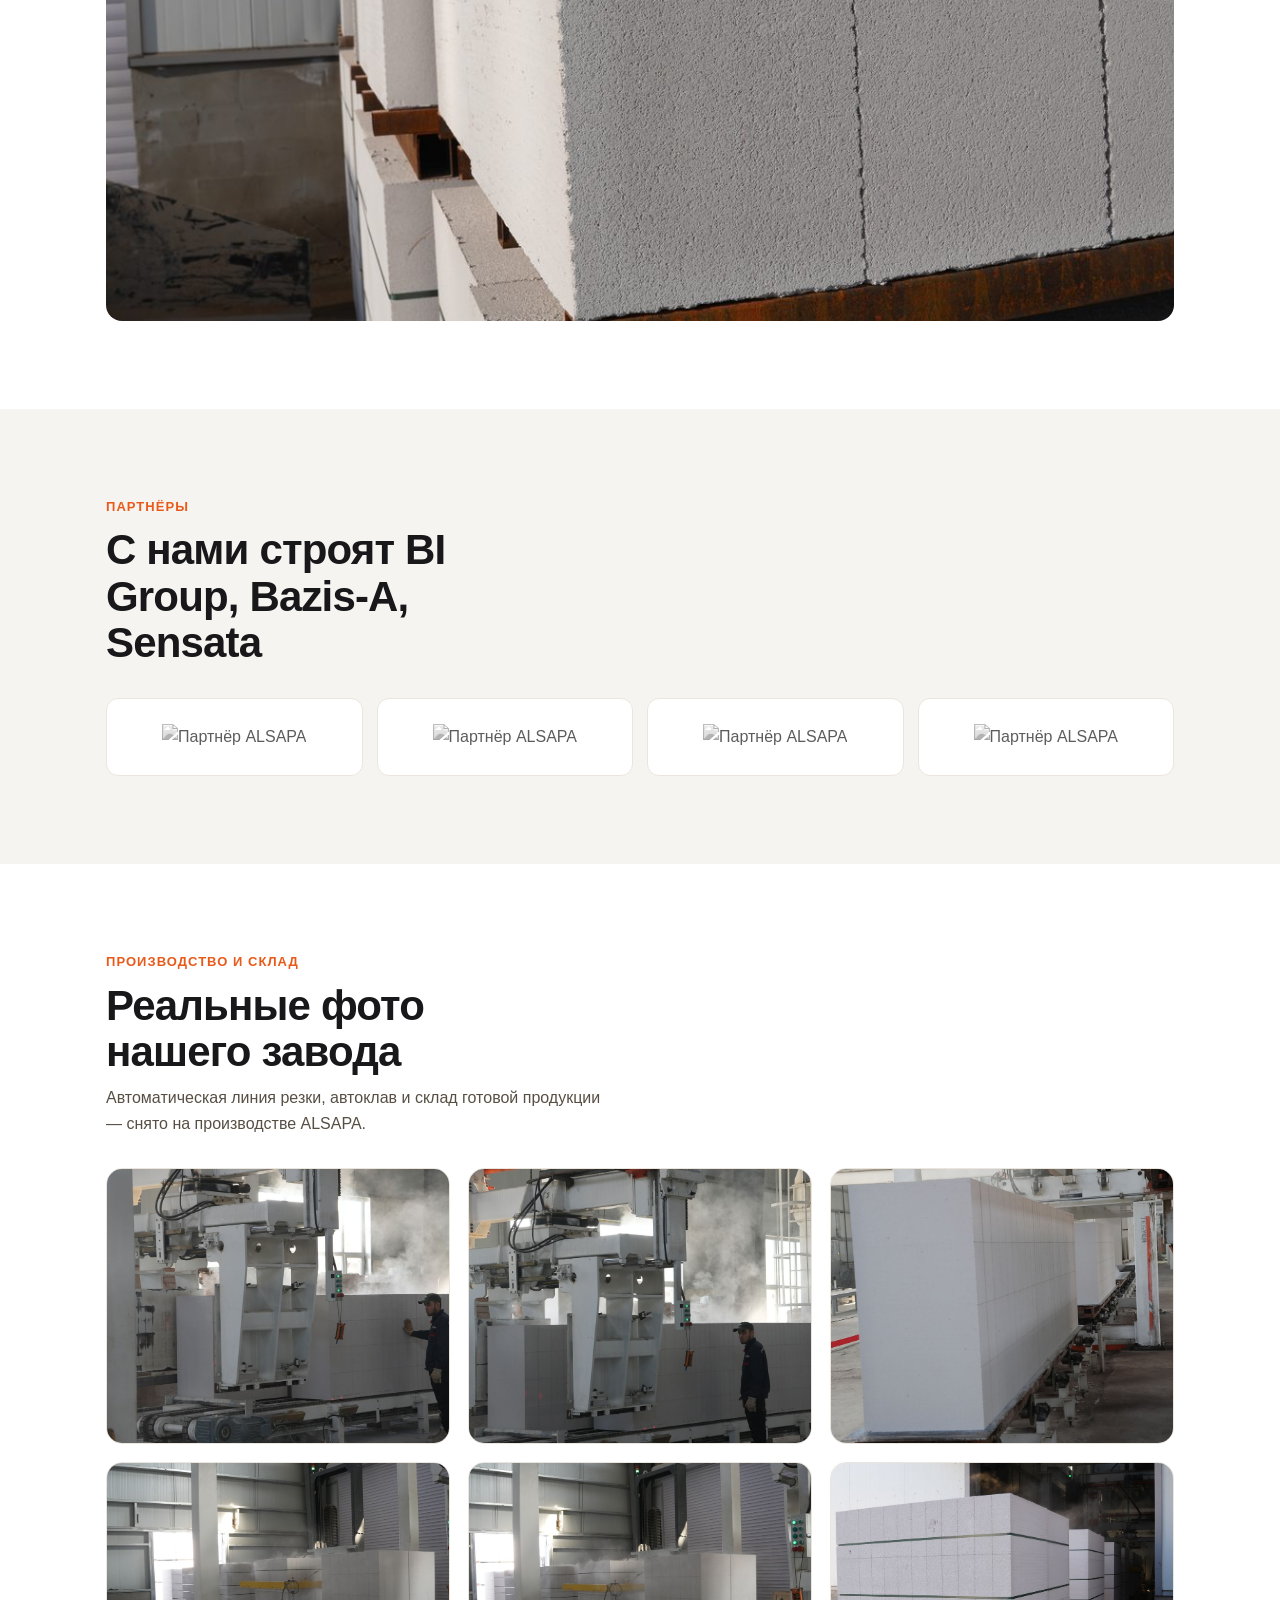
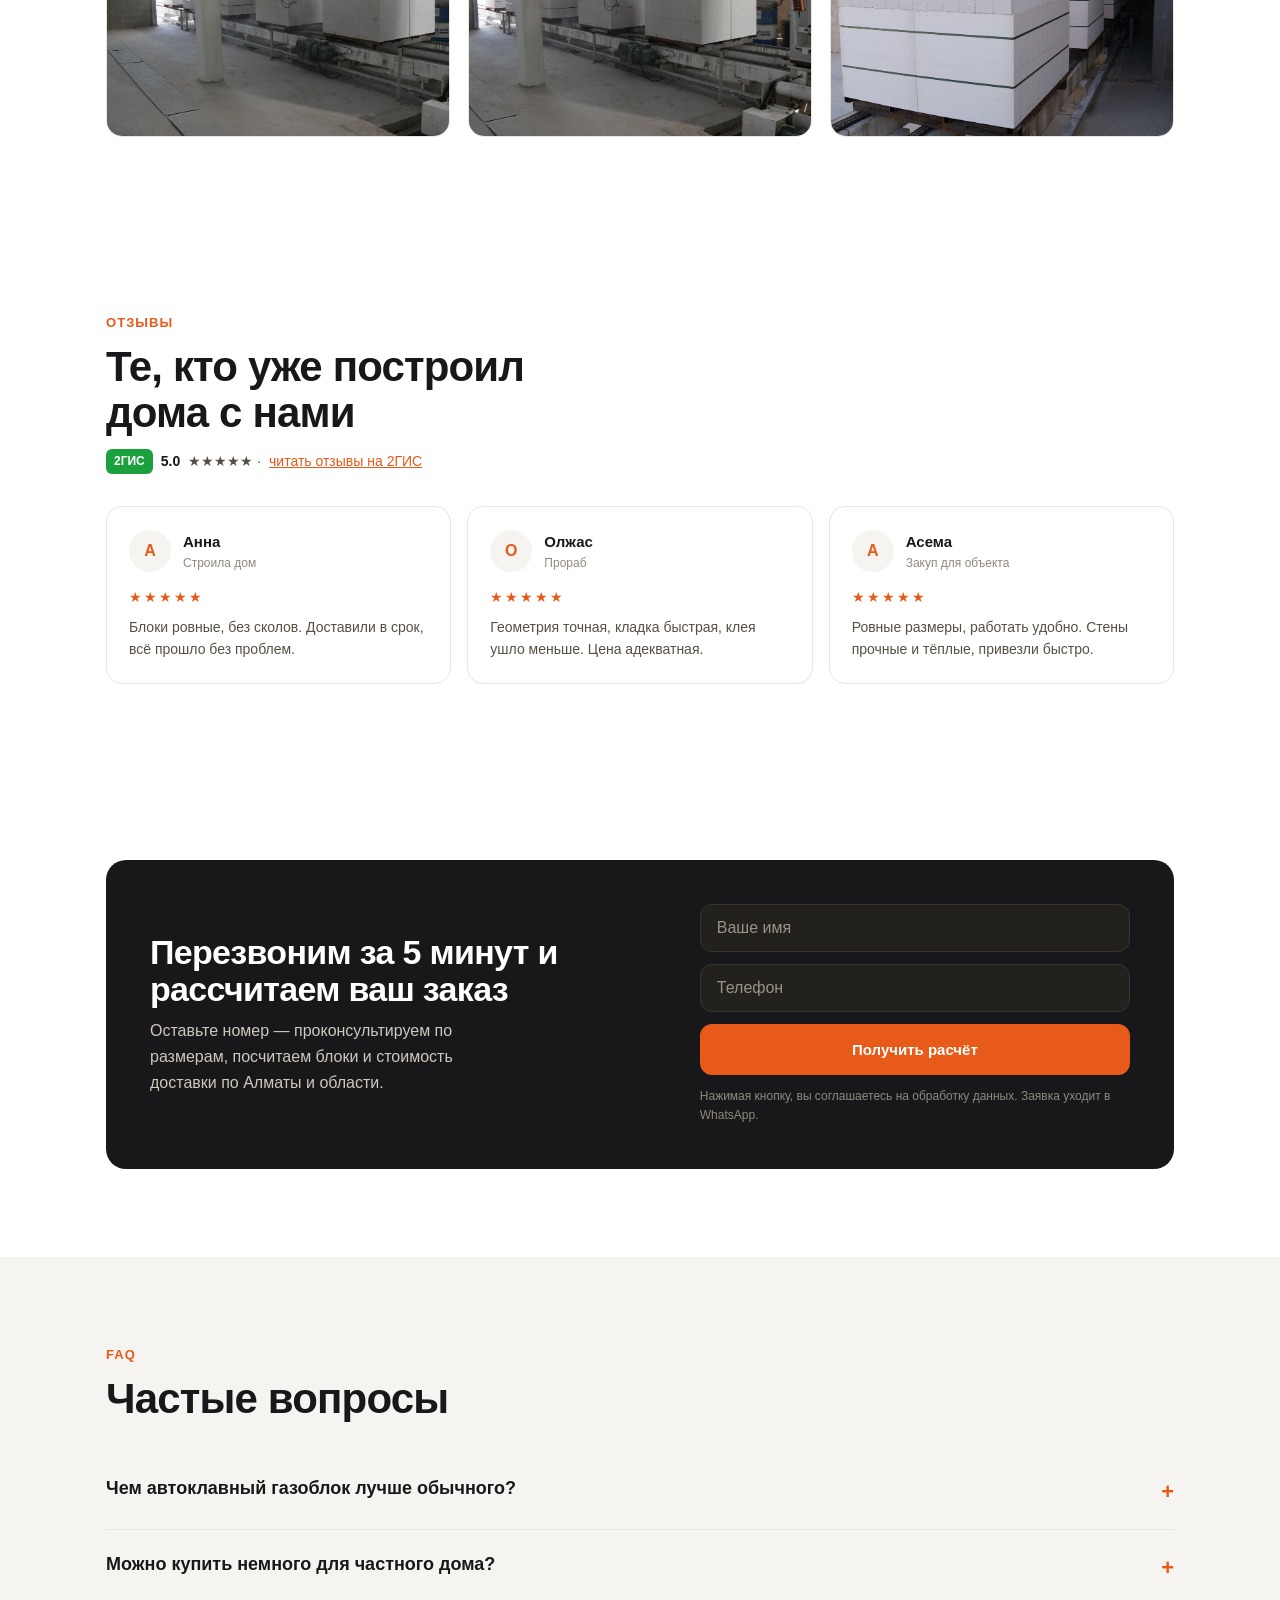
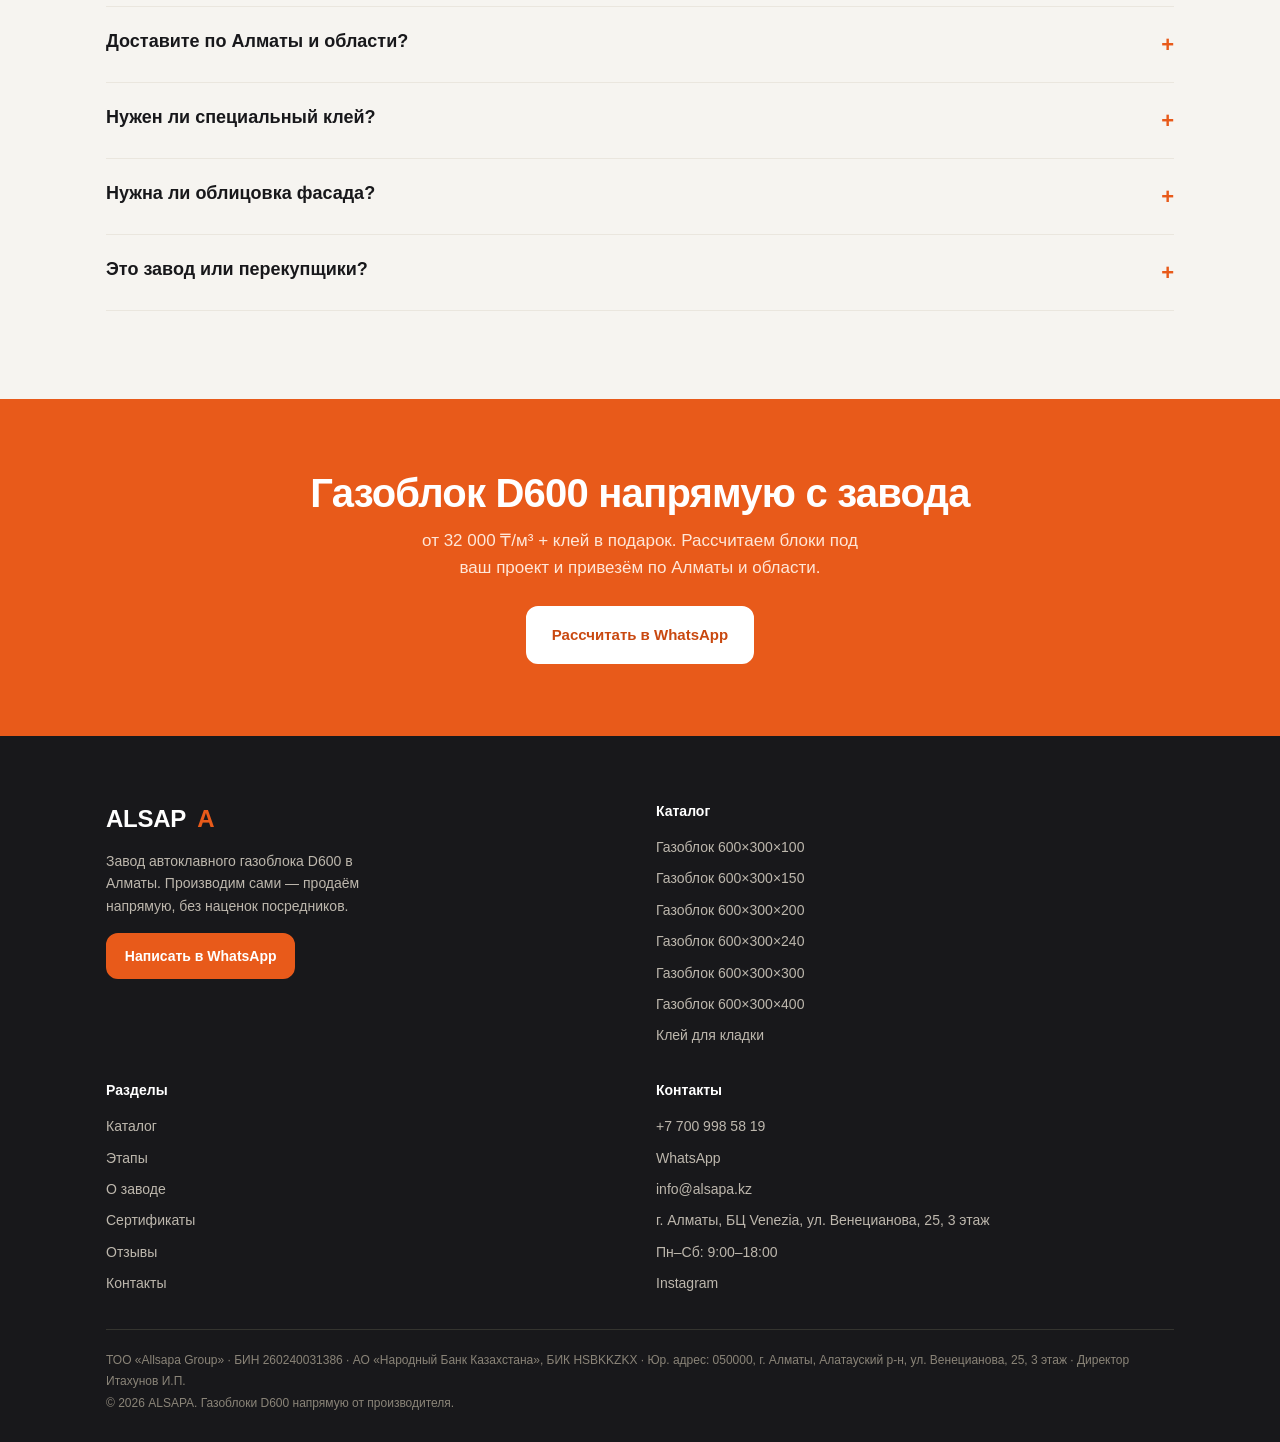
==== commit 2c2cbcba: "Add files via upload" ====
--- a/index.html
+++ b/index.html
@@ -122,11 +122,11 @@
 <section class="blk alt"><div class="wrap"><div class="shead"><span class="kick">Партнёры</span><h2>С нами строят BI Group, Bazis-A, Sensata</h2></div>
 <div class="parts"><div class="pl"><img src="https://alsapa.kz/wp-content/uploads/2026/05/New_Logo_BI_Group-1.png" alt="Партнёр ALSAPA" loading="lazy"></div><div class="pl"><img src="https://alsapa.kz/wp-content/uploads/2026/05/logo_v2-1-300x76.png" alt="Партнёр ALSAPA" loading="lazy"></div><div class="pl"><img src="https://alsapa.kz/wp-content/uploads/2026/05/i-1-300x153.png" alt="Партнёр ALSAPA" loading="lazy"></div><div class="pl"><img src="https://alsapa.kz/wp-content/uploads/2026/05/integra-800x600-1-e1779631743684-300x133.jpg" alt="Партнёр ALSAPA" loading="lazy"></div></div></div></section>
 
-<section class="blk" id="proizvodstvo"><div class="wrap"><div class="shead"><span class="kick">Производство и склад</span><h2>Реальные фото нашего завода</h2><p>Автоматическая линия резки, автоклав и склад готовой продукции — снято на производстве ALSAPA.</p></div><div class="cards"><div class="card"><div class="ph"><img src="img/g1.jpg" alt="Производство газоблоков ALSAPA" loading="lazy"></div></div><div class="card"><div class="ph"><img src="img/g2.jpg" alt="Производство газоблоков ALSAPA" loading="lazy"></div></div><div class="card"><div class="ph"><img src="img/g3.jpg" alt="Производство газоблоков ALSAPA" loading="lazy"></div></div><div class="card"><div class="ph"><img src="img/g4.jpg" alt="Производство газоблоков ALSAPA" loading="lazy"></div></div><div class="card"><div class="ph"><img src="img/g5.jpg" alt="Производство газоблоков ALSAPA" loading="lazy"></div></div><div class="card"><div class="ph"><img src="img/g6.jpg" alt="Производство газоблоков ALSAPA" loading="lazy"></div></div></div></div></section><section class="blk" id="reviews"><div class="wrap"><div class="shead"><span class="kick">Отзывы</span><h2>Те, кто уже построил с нами</h2><div class="gis"><span class="gis-b">2ГИС</span> <b>5.0</b> ★★★★★ · <a href="https://2gis.kz/almaty" target="_blank" rel="nofollow">читать отзывы на 2ГИС</a></div></div>
+<section class="blk" id="proizvodstvo"><div class="wrap"><div class="shead"><span class="kick">Производство и склад</span><h2>Реальные фото нашего завода</h2><p>Автоматическая линия резки, автоклав и склад готовой продукции — снято на производстве ALSAPA.</p></div><div class="cards"><div class="card"><div class="ph"><img src="img/g1.jpg" alt="Производство газоблоков ALSAPA" loading="lazy"></div></div><div class="card"><div class="ph"><img src="img/g2.jpg" alt="Производство газоблоков ALSAPA" loading="lazy"></div></div><div class="card"><div class="ph"><img src="img/g3.jpg" alt="Производство газоблоков ALSAPA" loading="lazy"></div></div><div class="card"><div class="ph"><img src="img/g4.jpg" alt="Производство газоблоков ALSAPA" loading="lazy"></div></div><div class="card"><div class="ph"><img src="img/g5.jpg" alt="Производство газоблоков ALSAPA" loading="lazy"></div></div><div class="card"><div class="ph"><img src="img/g6.jpg" alt="Производство газоблоков ALSAPA" loading="lazy"></div></div></div></div></section><section class="blk" id="reviews"><div class="wrap"><div class="shead"><span class="kick">Отзывы</span><h2>Те, кто уже построил дома с нами</h2><div class="gis"><span class="gis-b">2ГИС</span> <b>5.0</b> ★★★★★ · <a href="https://2gis.kz/almaty" target="_blank" rel="nofollow">читать отзывы на 2ГИС</a></div></div>
 <div class="revs"><div class="rev"><div class="top"><div class="ava">А</div><div><b>Анна</b><span>Строила дом</span></div></div><div class="stars">★★★★★</div><p>Блоки ровные, без сколов. Доставили в срок, всё прошло без проблем.</p></div><div class="rev"><div class="top"><div class="ava">О</div><div><b>Олжас</b><span>Прораб</span></div></div><div class="stars">★★★★★</div><p>Геометрия точная, кладка быстрая, клея ушло меньше. Цена адекватная.</p></div><div class="rev"><div class="top"><div class="ava">А</div><div><b>Асема</b><span>Закуп для объекта</span></div></div><div class="stars">★★★★★</div><p>Ровные размеры, работать удобно. Стены прочные и тёплые, привезли быстро.</p></div></div></div></section>
 
 <section class="blk"><div class="wrap"><div class="lead-band">
-<div><div class="kick" style="color:#ff8a4d">Бесплатно</div><h2>Перезвоним за 5 минут и рассчитаем ваш заказ</h2>
+<div><h2>Перезвоним за 5 минут и рассчитаем ваш заказ</h2>
 <p>Оставьте номер — проконсультируем по размерам, посчитаем блоки и стоимость доставки по Алматы и области.</p></div>
 <form class="lf" onsubmit="return alsapaLead(event)">
 <input name="name" placeholder="Ваше имя" required>
--- a/css/style.css
+++ b/css/style.css
@@ -34,7 +34,7 @@
 .burger span{width:25px;height:2px;background:var(--ink);display:block;border-radius:2px}
 /* hero */
 .hero{position:relative;color:#fff;overflow:hidden;background:#1a1a1a}
-.hero::before{content:"";position:absolute;inset:0;background-image:linear-gradient(105deg,rgba(20,18,16,.92) 38%,rgba(20,18,16,.55) 100%),url('https://alsapa.kz/wp-content/uploads/2026/05/IMG_5792-1024x574.jpg');background-size:cover;background-position:center}
+.hero::before{content:"";position:absolute;inset:0;background-image:linear-gradient(105deg,rgba(20,18,16,.92) 38%,rgba(20,18,16,.55) 100%),url('../img/hero.jpg');background-size:cover;background-position:center}
 .hin{position:relative;padding:clamp(48px,7vw,96px) 0 clamp(40px,5vw,72px);max-width:760px}
 .hero .eyebrow{display:inline-flex;align-items:center;gap:8px;background:rgba(232,90,26,.18);border:1px solid rgba(232,90,26,.5);color:#ffb892;font-family:var(--fh);font-weight:600;font-size:13px;padding:7px 14px;border-radius:999px;margin-bottom:18px}
 .hero h1{color:#fff;font-size:clamp(30px,6vw,58px);font-weight:800;max-width:18ch}
@@ -157,7 +157,7 @@
 
 /* ===== v2 polish pass ===== */
 .hero{min-height:86vh;display:flex;align-items:center}
-.hero::before{background-image:linear-gradient(96deg,rgba(16,14,12,.93) 26%,rgba(16,14,12,.6) 56%,rgba(16,14,12,.18) 100%),url('https://alsapa.kz/wp-content/uploads/2026/05/IMG_5792-1024x574.jpg')}
+.hero::before{background-image:linear-gradient(96deg,rgba(16,14,12,.93) 26%,rgba(16,14,12,.6) 56%,rgba(16,14,12,.18) 100%),url('../img/hero.jpg')}
 .hin{padding-block:clamp(56px,9vw,120px)}
 .hero h1{font-size:clamp(32px,6.4vw,64px)}
 .htag{display:inline-flex;align-items:baseline;gap:10px;background:var(--orange);color:#fff;padding:12px 18px;border-radius:14px;margin-top:24px;font-family:var(--fh);font-weight:800;font-size:clamp(22px,4vw,32px)}
@@ -185,3 +185,26 @@
  body{padding-bottom:62px}
  .wapp{bottom:74px}
 }
+
+/* ===== brand logo ===== */
+.logo{display:flex;align-items:center;gap:11px}
+.logo-ic{height:42px;width:auto;display:block;flex:none}
+.logo .logo-tx{display:flex;flex-direction:column;line-height:1.05;color:inherit}
+.logo b{color:var(--orange);font-weight:800;font-style:normal}
+@media(max-width:680px){.logo-ic{height:34px}.logo{gap:8px}.logo .logo-tx small{display:none}}
+
+/* ===== hero hierarchy: price chip glass + spacing ===== */
+.htag{background:rgba(18,16,14,.42);border:1px solid rgba(255,255,255,.24);backdrop-filter:blur(6px);-webkit-backdrop-filter:blur(6px);color:#fff;padding:13px 20px}
+.htag span{color:#ffd2b3}
+.hero .cta-row{margin-top:22px}
+.hero .badges{margin-top:30px}
+/* logo safety: never oversize even if cached */
+header.site .logo-ic{height:42px!important;max-height:42px}
+
+/* ===== logo as full image in header ===== */
+header.site{background:#fff;backdrop-filter:none}
+header.site .bar{height:84px}
+header.site .logo{display:block;position:relative;height:72px;width:98px;background:url('../img/logo-full.png') no-repeat left center;background-size:auto 72px;overflow:hidden}
+header.site .logo .logo-ic{display:none}
+header.site .logo .logo-tx{position:absolute;left:-9999px;top:0}
+@media(max-width:680px){header.site .bar{height:68px}header.site .logo{height:56px;width:76px;background-size:auto 56px}nav.main.open{top:68px}}
